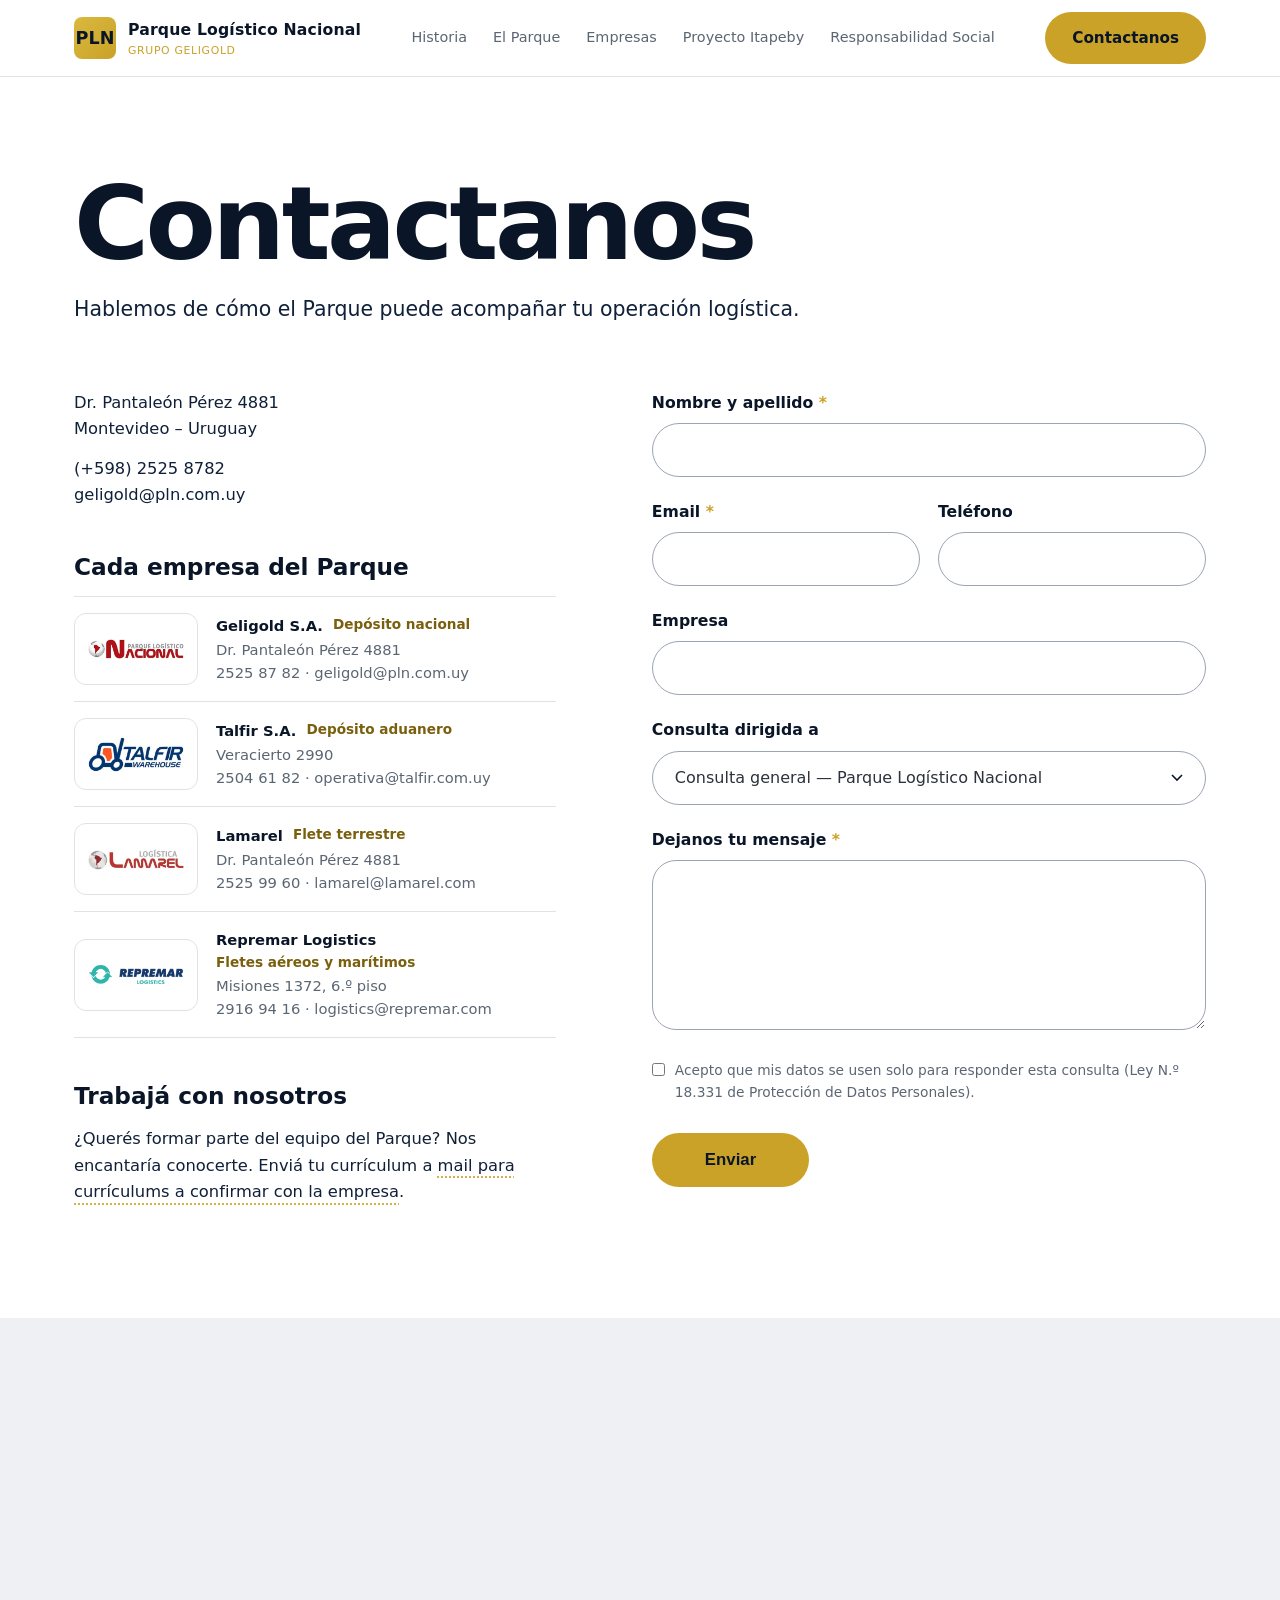
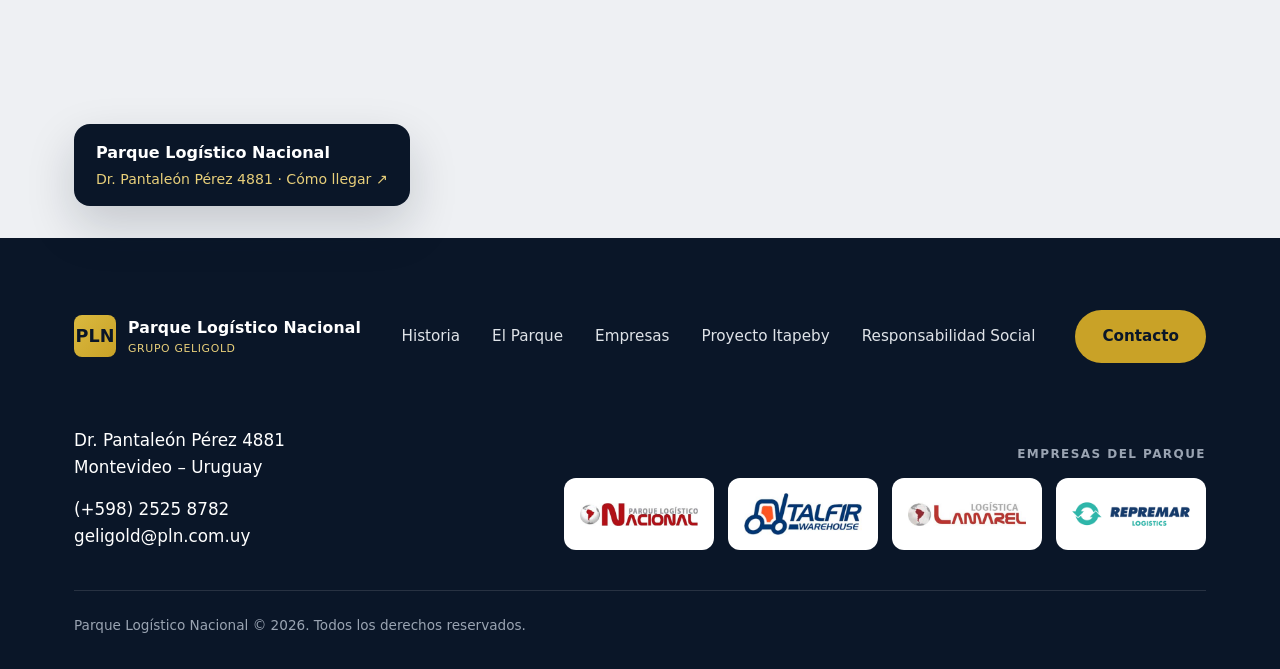
==== contacto.html @ 7db01fd3 "Contacto: formulario primero, mapa al final en colores, logos de las empresas - El mapa pasa al fina" ====
<!DOCTYPE html>
<html lang="es">
<head>
<meta charset="UTF-8">
<meta name="viewport" content="width=device-width, initial-scale=1.0">
<title>Contacto | Parque Logístico Nacional</title>
<meta name="description" content="Contactate con el Parque Logístico Nacional y sus empresas: Geligold, Talfir, Lamarel y Repremar Logistics.">
<link rel="stylesheet" href="css/style.css">
</head>
<body class="pagina-contacto">

<header class="site-header">
  <div class="container nav-wrap">
    <a href="index.html" class="brand">
      <div class="brand-mark">PLN</div>
      <div class="brand-text">
        <strong>Parque Logístico Nacional</strong>
        <span>Grupo Geligold</span>
      </div>
    </a>
    <nav class="nav-links" id="nav-links">
      <a href="historia.html">Historia</a>
      <a href="parque.html">El Parque</a>
      <a href="empresas.html">Empresas</a>
      <a href="proyecto.html">Proyecto Itapeby</a>
      <a href="responsabilidad-social.html">Responsabilidad Social</a>
    </nav>
    <div class="nav-cta">
      <a href="contacto.html" class="btn btn-primary">Contactanos</a>
      <button class="nav-toggle" aria-label="Abrir menú" aria-expanded="false">
        <span></span><span></span><span></span>
      </button>
    </div>
  </div>
</header>

<!-- ============ CONTACTANOS: datos a la izquierda, formulario a la derecha ============ -->
<section class="ct-main">
  <div class="container">
    <h1 class="ct-title hist-anim">Contactanos</h1>
    <p class="ct-lead hist-anim">Hablemos de cómo el Parque puede acompañar tu operación logística.</p>

    <div class="ct-grid">
      <div class="ct-datos hist-anim">
        <address class="ct-principal">
          <p>Dr. Pantaleón Pérez 4881<br>Montevideo – Uruguay</p>
          <p><a href="tel:+59825258782">(+598) 2525 8782</a><br><a href="mailto:geligold@pln.com.uy">geligold@pln.com.uy</a></p>
        </address>

        <h2 class="ct-subtitulo">Cada empresa del Parque</h2>
        <ul class="ct-empresas">
          <li>
            <span class="ct-emp-logo"><img src="img/logos/pln.png" alt="Parque Logístico Nacional – Geligold" loading="lazy"></span>
            <div class="ct-emp-info">
              <strong>Geligold S.A.</strong><span class="ct-emp-rubro">Depósito nacional</span>
              <span>Dr. Pantaleón Pérez 4881</span>
              <span><a href="tel:+59825258782">2525 87 82</a> · <a href="mailto:geligold@pln.com.uy">geligold@pln.com.uy</a></span>
            </div>
          </li>
          <li>
            <span class="ct-emp-logo"><img src="img/logos/talfir.png" alt="Talfir" loading="lazy"></span>
            <div class="ct-emp-info">
              <strong>Talfir S.A.</strong><span class="ct-emp-rubro">Depósito aduanero</span>
              <span>Veracierto 2990</span>
              <span><a href="tel:+59825046182">2504 61 82</a> · <a href="mailto:operativa@talfir.com.uy">operativa@talfir.com.uy</a></span>
            </div>
          </li>
          <li>
            <span class="ct-emp-logo"><img src="img/logos/lamarel.png" alt="Lamarel" loading="lazy"></span>
            <div class="ct-emp-info">
              <strong>Lamarel</strong><span class="ct-emp-rubro">Flete terrestre</span>
              <span>Dr. Pantaleón Pérez 4881</span>
              <span><a href="tel:+59825259960">2525 99 60</a> · <a href="mailto:lamarel@lamarel.com">lamarel@lamarel.com</a></span>
            </div>
          </li>
          <li>
            <span class="ct-emp-logo"><img src="img/logos/repremar.png" alt="Repremar Logistics" loading="lazy"></span>
            <div class="ct-emp-info">
              <strong>Repremar Logistics</strong><span class="ct-emp-rubro">Fletes aéreos y marítimos</span>
              <span>Misiones 1372, 6.º piso</span>
              <span><a href="tel:+59829169416">2916 94 16</a> · <a href="mailto:logistics@repremar.com">logistics@repremar.com</a></span>
            </div>
          </li>
        </ul>

        <h2 class="ct-subtitulo">Trabajá con nosotros</h2>
        <p class="ct-texto">¿Querés formar parte del equipo del Parque? Nos encantaría conocerte. Enviá tu currículum a <span class="pendiente">mail para currículums a confirmar con la empresa</span>.</p>
      </div>

      <form id="contact-form" class="ct-form hist-anim">
        <div class="form-field">
          <label for="nombre">Nombre y apellido <span class="ct-req" aria-hidden="true">*</span></label>
          <input type="text" id="nombre" name="nombre" autocomplete="name" required>
        </div>
        <div class="ct-form-fila">
          <div class="form-field">
            <label for="email">Email <span class="ct-req" aria-hidden="true">*</span></label>
            <input type="email" id="email" name="email" autocomplete="email" required>
          </div>
          <div class="form-field">
            <label for="telefono">Teléfono</label>
            <input type="tel" id="telefono" name="telefono" autocomplete="tel">
          </div>
        </div>
        <div class="form-field">
          <label for="empresa">Empresa</label>
          <input type="text" id="empresa" name="empresa" autocomplete="organization">
        </div>
        <div class="form-field">
          <label for="area">Consulta dirigida a</label>
          <select id="area" name="area">
            <option value="general">Consulta general — Parque Logístico Nacional</option>
            <option value="geligold">Geligold S.A. — Depósito nacional</option>
            <option value="talfir">Talfir S.A. — Depósito aduanero</option>
            <option value="lamarel">Lamarel — Flete terrestre</option>
            <option value="repremar">Repremar Logistics — Fletes aéreos y marítimos</option>
          </select>
        </div>
        <div class="form-field">
          <label for="mensaje">Dejanos tu mensaje <span class="ct-req" aria-hidden="true">*</span></label>
          <textarea id="mensaje" name="mensaje" required></textarea>
        </div>
        <div class="form-field form-field--check">
          <input type="checkbox" id="consentimiento" name="consentimiento" value="Acepta" required>
          <label for="consentimiento">Acepto que mis datos se usen solo para responder esta consulta (Ley N.º 18.331 de Protección de Datos Personales).</label>
        </div>
        <input type="checkbox" name="botcheck" class="form-honeypot" tabindex="-1" autocomplete="off" aria-hidden="true">
        <button type="submit" class="btn btn-primary ct-enviar">Enviar</button>
        <p id="form-status" class="form-status" role="status" aria-live="polite" hidden></p>
      </form>
    </div>
  </div>
</section>

<!-- ============ MAPA (ancho completo, al final de la página) ============
     Mapa de Google Maps con la dirección del Parque. El cartel "Cómo llegar" abre Google Maps en una pestaña nueva. -->
<section class="ct-mapa">
  <iframe class="ct-mapa-iframe" title="Mapa: Parque Logístico Nacional, Dr. Pantaleón Pérez 4881, Montevideo"
    src="https://maps.google.com/maps?q=Dr.%20Pantale%C3%B3n%20P%C3%A9rez%204881%2C%20Montevideo%2C%20Uruguay&amp;z=14&amp;output=embed" loading="lazy" referrerpolicy="no-referrer-when-downgrade"></iframe>
  <a class="ct-mapa-cartel" href="https://www.google.com/maps/search/?api=1&amp;query=Dr.%20Pantale%C3%B3n%20P%C3%A9rez%204881%2C%20Montevideo%2C%20Uruguay" target="_blank" rel="noopener">
    <strong>Parque Logístico Nacional</strong>
    <span>Dr. Pantaleón Pérez 4881 · Cómo llegar ↗</span>
  </a>
</section>

<footer class="site-footer">
  <!-- Pie de página: es IDÉNTICO en las 7 páginas. Si se cambia, cambiarlo en todas. -->
  <div class="container">
    <div class="footer-top">
      <a href="index.html" class="brand">
        <div class="brand-mark">PLN</div>
        <div class="brand-text">
          <strong>Parque Logístico Nacional</strong>
          <span>Grupo Geligold</span>
        </div>
      </a>
      <nav class="footer-nav" aria-label="Pie de página">
        <a href="historia.html">Historia</a>
        <a href="parque.html">El Parque</a>
        <a href="empresas.html">Empresas</a>
        <a href="proyecto.html">Proyecto Itapeby</a>
        <a href="responsabilidad-social.html">Responsabilidad Social</a>
        <a href="contacto.html" class="btn btn-primary">Contacto</a>
      </nav>
    </div>

    <div class="footer-mid">
      <address class="footer-contact">
        <p>Dr. Pantaleón Pérez 4881<br>Montevideo – Uruguay</p>
        <p><a href="tel:+59825258782">(+598) 2525 8782</a><br><a href="mailto:geligold@pln.com.uy">geligold@pln.com.uy</a></p>
      </address>
      <div class="footer-logos">
        <span class="footer-logos-title">Empresas del Parque</span>
        <ul>
          <li><a href="empresas.html#geligold"><img src="img/logos/pln.png" alt="Parque Logístico Nacional" loading="lazy"></a></li>
          <li><a href="empresas.html#talfir"><img src="img/logos/talfir.png" alt="Talfir Warehouse" loading="lazy"></a></li>
          <li><a href="empresas.html#lamarel"><img src="img/logos/lamarel.png" alt="Lamarel Logística" loading="lazy"></a></li>
          <li><a href="empresas.html#repremar"><img src="img/logos/repremar.png" alt="Repremar Logistics" loading="lazy"></a></li>
        </ul>
      </div>
    </div>

    <div class="footer-bottom">
      <span>Parque Logístico Nacional © <span id="year"></span>. Todos los derechos reservados.</span>
    </div>
  </div>
</footer>

<script src="js/main.js"></script>
</body>
</html>
---- css/style.css ----
/* ============================================
   Parque Logístico Nacional — Hoja de estilos
   ============================================ */

:root {
  --navy-950: #0a1628;
  --navy-900: #0f2038;
  --navy-800: #16304f;
  --navy-700: #1e3f66;
  --navy-600: #2a5280;
  --gold-500: #c9a227;
  --gold-400: #dab93f;
  --gold-300: #e8cf7a;
  --gray-50: #f7f8fa;
  --gray-100: #eef0f3;
  --gray-200: #dfe3e8;
  --gray-400: #9aa4b2;
  --gray-600: #5b6673;
  --gray-800: #2b323b;
  --white: #ffffff;
  --radius: 10px;
  --shadow-sm: 0 1px 3px rgba(10, 22, 40, 0.08);
  --shadow-md: 0 8px 24px rgba(10, 22, 40, 0.12);
  --shadow-lg: 0 20px 48px rgba(10, 22, 40, 0.18);
  --max-width: 1180px;
  --font-sans: "Inter", "Segoe UI", system-ui, -apple-system, Roboto, Arial, sans-serif;
}

* {
  box-sizing: border-box;
  margin: 0;
  padding: 0;
}

html {
  scroll-behavior: smooth;
}

body {
  font-family: var(--font-sans);
  color: var(--gray-800);
  background: var(--white);
  line-height: 1.6;
  -webkit-font-smoothing: antialiased;
}

img {
  max-width: 100%;
  display: block;
}

a {
  color: inherit;
  text-decoration: none;
}

ul {
  list-style: none;
}

.container {
  max-width: var(--max-width);
  margin: 0 auto;
  padding: 0 24px;
}

h1, h2, h3, h4 {
  font-weight: 700;
  line-height: 1.2;
  color: var(--navy-950);
}

.eyebrow {
  display: inline-flex;
  align-items: center;
  gap: 8px;
  font-size: 0.78rem;
  font-weight: 700;
  letter-spacing: 0.12em;
  text-transform: uppercase;
  color: var(--gold-500);
  margin-bottom: 14px;
}

.eyebrow::before {
  content: "";
  width: 28px;
  height: 2px;
  background: var(--gold-500);
}

.section-title {
  font-size: clamp(1.7rem, 3vw, 2.4rem);
  margin-bottom: 14px;
}

.section-lead {
  color: var(--gray-600);
  font-size: 1.05rem;
  max-width: 680px;
  margin-bottom: 40px;
}

section {
  padding: 72px 0;
}

.section-alt {
  background: var(--gray-50);
}

.section-dark {
  background: linear-gradient(160deg, var(--navy-950), var(--navy-800));
  color: var(--white);
}

.section-dark h1, .section-dark h2, .section-dark h3 {
  color: var(--white);
}

/* ---------- Buttons ---------- */
.btn {
  display: inline-flex;
  align-items: center;
  gap: 8px;
  padding: 13px 26px;
  border-radius: 999px;
  font-weight: 600;
  font-size: 0.95rem;
  border: 1px solid transparent;
  cursor: pointer;
  transition: all 0.2s ease;
  white-space: nowrap;
}

.btn-primary {
  background: var(--gold-500);
  color: var(--navy-950);
}

.btn-primary:hover {
  background: var(--gold-400);
  transform: translateY(-1px);
}

.btn-outline {
  border-color: rgba(255, 255, 255, 0.4);
  color: var(--white);
}

.btn-outline:hover {
  background: rgba(255, 255, 255, 0.1);
}

.btn-outline-dark {
  border-color: var(--navy-700);
  color: var(--navy-900);
}

.btn-outline-dark:hover {
  background: var(--navy-950);
  color: var(--white);
}

/* ---------- Header / Nav ---------- */
.site-header {
  position: sticky;
  top: 0;
  z-index: 100;
  background: rgba(255, 255, 255, 0.97);
  backdrop-filter: blur(6px);
  border-bottom: 1px solid var(--gray-200);
}

.nav-wrap {
  display: flex;
  align-items: center;
  justify-content: space-between;
  height: 76px;
}

.brand {
  display: flex;
  align-items: center;
  gap: 12px;
  color: var(--navy-950);
}

.brand-mark {
  width: 42px;
  height: 42px;
  border-radius: 8px;
  background: linear-gradient(135deg, var(--gold-400), var(--gold-500));
  display: flex;
  align-items: center;
  justify-content: center;
  font-weight: 800;
  color: var(--navy-950);
  font-size: 1.1rem;
  flex-shrink: 0;
}

.brand-text strong {
  display: block;
  font-size: 0.98rem;
  letter-spacing: 0.01em;
  white-space: nowrap;
}

.brand-text span {
  display: block;
  font-size: 0.68rem;
  color: var(--gold-500);
  letter-spacing: 0.06em;
  text-transform: uppercase;
  white-space: nowrap;
}

.nav-links {
  display: flex;
  align-items: center;
  gap: 2px;
}

.nav-links a {
  color: var(--gray-600);
  font-size: 0.9rem;
  font-weight: 500;
  white-space: nowrap;
  padding: 10px 12px;
  border-radius: 8px;
  transition: all 0.2s ease;
}

.nav-links a:hover,
.nav-links a.active {
  color: var(--navy-950);
  background: var(--gray-100);
}

.nav-cta {
  display: flex;
  align-items: center;
  gap: 14px;
}

.nav-toggle {
  display: none;
  flex-direction: column;
  gap: 5px;
  background: none;
  border: none;
  cursor: pointer;
  padding: 8px;
}

.nav-toggle span {
  width: 24px;
  height: 2px;
  background: var(--navy-950);
  border-radius: 2px;
}

/* ---------- Hero (full-bleed photo) ---------- */
.hero {
  position: relative;
  min-height: 640px;
  display: flex;
  flex-direction: column;
  justify-content: flex-end;
  color: var(--white);
  overflow: hidden;
  background-image: url("../img/hero-placeholder.jpg");
  background-size: cover;
  background-position: center;
}

.hero::after {
  content: "";
  position: absolute;
  inset: 0;
  background: linear-gradient(180deg, rgba(10, 20, 32, 0.45) 0%, rgba(10, 20, 32, 0.3) 45%, rgba(10, 20, 32, 0.92) 100%);
  pointer-events: none;
}

.hero-photo-note {
  position: absolute;
  z-index: 2;
  top: 20px;
  right: 24px;
  background: rgba(15, 32, 56, 0.85);
  color: var(--white);
  font-size: 0.72rem;
  padding: 6px 12px;
  border-radius: 6px;
}

.hero-inner {
  position: relative;
  z-index: 1;
  padding: 90px 0 64px;
}

.hero h1 {
  color: var(--white);
  font-size: clamp(2.2rem, 4.6vw, 3.6rem);
  margin-bottom: 20px;
  max-width: 820px;
}

.hero h1 span {
  color: var(--gold-400);
}

.hero p {
  color: var(--gray-200);
  font-size: 1.12rem;
  max-width: 560px;
  margin-bottom: 32px;
}

.hero-actions {
  display: flex;
  gap: 14px;
  flex-wrap: wrap;
}

/* ---------- Page header (sub pages) ---------- */
.page-header {
  background: linear-gradient(160deg, var(--navy-950), var(--navy-700));
  color: var(--white);
  padding: 72px 0 56px;
}

.page-header h1 {
  color: var(--white);
  font-size: clamp(2rem, 3.6vw, 2.9rem);
  margin-bottom: 14px;
}

.page-header p {
  color: var(--gray-200);
  max-width: 640px;
  font-size: 1.05rem;
}

.breadcrumb {
  font-size: 0.85rem;
  color: var(--gold-300);
  margin-bottom: 16px;
  text-transform: uppercase;
  letter-spacing: 0.06em;
}

/* ---------- Cards / Grids ---------- */
.grid {
  display: grid;
  gap: 24px;
}

.grid-2 { grid-template-columns: repeat(2, 1fr); }
.grid-3 { grid-template-columns: repeat(3, 1fr); }
.grid-4 { grid-template-columns: repeat(4, 1fr); }

.card {
  background: var(--white);
  border: 1px solid var(--gray-200);
  border-radius: var(--radius);
  padding: 28px;
  box-shadow: var(--shadow-sm);
  transition: transform 0.2s ease, box-shadow 0.2s ease;
}

.card:hover {
  transform: translateY(-3px);
  box-shadow: var(--shadow-md);
}

.card-icon {
  width: 48px;
  height: 48px;
  border-radius: 10px;
  background: var(--navy-950);
  color: var(--gold-400);
  display: flex;
  align-items: center;
  justify-content: center;
  font-size: 1.3rem;
  margin-bottom: 18px;
}

.card h3 {
  font-size: 1.1rem;
  margin-bottom: 10px;
}

.card p {
  color: var(--gray-600);
  font-size: 0.95rem;
}

/* Company cards */
.company-card {
  background: var(--white);
  border: 1px solid var(--gray-200);
  border-radius: var(--radius);
  overflow: hidden;
  box-shadow: var(--shadow-sm);
  display: flex;
  flex-direction: column;
}

.company-card-head {
  background: var(--navy-950);
  color: var(--white);
  padding: 26px 28px;
  display: flex;
  align-items: center;
  gap: 16px;
}

.company-logo {
  width: 52px;
  height: 52px;
  border-radius: 10px;
  background: rgba(255, 255, 255, 0.08);
  border: 1px solid rgba(255, 255, 255, 0.18);
  display: flex;
  align-items: center;
  justify-content: center;
  font-weight: 800;
  color: var(--gold-400);
  flex-shrink: 0;
}

.company-card-head h3 {
  color: var(--white);
  font-size: 1.15rem;
}

.company-card-head span {
  color: var(--gold-300);
  font-size: 0.8rem;
  text-transform: uppercase;
  letter-spacing: 0.06em;
}

.company-card-body {
  padding: 24px 28px;
  flex: 1;
  display: flex;
  flex-direction: column;
  gap: 16px;
}

.company-card-body p {
  color: var(--gray-600);
  font-size: 0.95rem;
}

.contact-list {
  display: flex;
  flex-direction: column;
  gap: 8px;
  font-size: 0.9rem;
  color: var(--gray-800);
  border-top: 1px dashed var(--gray-200);
  padding-top: 16px;
  margin-top: auto;
}

.contact-list li {
  display: flex;
  gap: 8px;
}

.contact-list b {
  color: var(--navy-900);
  min-width: 72px;
  flex-shrink: 0;
}

/* =========================================================
   Página Empresas (rediseño)
   Apertura propia (hero oscuro + mosaico de 4 fotos, una por
   empresa, clickeables) y una sección grande por empresa,
   alternando foto/texto a los costados (reutiliza .feature y
   .foto). Lo nuevo acá empieza con "emp-".
   ========================================================= */

/* ---------- Apertura: hero oscuro + mosaico de 4 empresas ----------
   Fondo con resplandores de los 4 colores de empresa (abajo), para
   que no sea un azul plano y anticipe los colores del mosaico. */
.emp-hero {
  position: relative;
  background: var(--navy-950);
  color: var(--white);
  padding: 110px 0 90px;
  overflow: hidden;
}

.emp-hero::before {
  content: "";
  position: absolute;
  inset: 0;
  background:
    radial-gradient(680px circle at 10% 15%, rgba(201, 162, 39, 0.46), transparent 65%),
    radial-gradient(640px circle at 95% 10%, rgba(79, 143, 224, 0.44), transparent 65%),
    radial-gradient(640px circle at 15% 95%, rgba(224, 134, 63, 0.4), transparent 65%),
    radial-gradient(680px circle at 90% 90%, rgba(79, 157, 105, 0.44), transparent 65%);
  pointer-events: none;
}

.emp-hero-grid {
  position: relative;
  z-index: 1;
  display: grid;
  grid-template-columns: 1fr 1fr;
  gap: 64px;
  align-items: center;
}

.emp-hero h1 {
  font-family: var(--font-display);
  font-weight: 600;
  font-size: clamp(2.2rem, 4.4vw, 3.4rem);
  line-height: 1.1;
  letter-spacing: -0.02em;
  color: var(--white);
  margin: 14px 0 20px;
}

.emp-hero p {
  color: var(--gray-200);
  font-size: 1.05rem;
  line-height: 1.6;
  max-width: 460px;
}

.emp-hero-tiles {
  display: grid;
  grid-template-columns: 1fr 1fr;
  gap: 16px;
}

.emp-hero-tile {
  position: relative;
  aspect-ratio: 1;
  border-radius: 14px;
  overflow: hidden;
  display: flex;
  flex-direction: column;
  justify-content: flex-end;
  background: var(--white);
  border: 1px solid rgba(255, 255, 255, 0.14);
  transition: transform 0.2s ease, box-shadow 0.2s ease;
}

.emp-hero-tile:hover {
  transform: translateY(-3px);
  box-shadow: 0 12px 28px rgba(0, 0, 0, 0.35);
}

/* El logo ocupa todo el cuadrante (provisorio, hasta que haya foto
   real; ahí este logo pasa a la chapa chica de cada empresa). */
.emp-hero-tile-logo {
  position: absolute;
  inset: 0;
  display: flex;
  align-items: center;
  justify-content: center;
  padding: 30px;
}

.emp-hero-tile-logo img {
  width: 100%;
  height: 100%;
  object-fit: contain;
}

.emp-hero-tile-label {
  position: relative;
  z-index: 1;
  padding: 14px;
  background: linear-gradient(180deg, transparent, rgba(5, 10, 18, 0.85));
}

.emp-hero-tile-label strong {
  display: block;
  color: var(--white);
  font-size: 0.95rem;
}

.emp-hero-tile-label span {
  display: block;
  margin-top: 2px;
  color: var(--gold-300);
  font-size: 0.68rem;
  font-weight: 700;
  text-transform: uppercase;
  letter-spacing: 0.05em;
}

.emp-block {
  scroll-margin-top: 96px; /* que el anchor (#geligold, etc.) no quede tapado por el header */
}

.emp-head {
  display: flex;
  align-items: center;
  gap: 18px;
  margin-bottom: 20px;
}

.emp-logo-chip {
  width: 76px;
  height: 76px;
  border-radius: 16px;
  background: var(--white);
  border: 1px solid var(--gray-200);
  box-shadow: var(--shadow-sm);
  display: flex;
  align-items: center;
  justify-content: center;
  padding: 14px;
  flex-shrink: 0;
}

.emp-logo-chip img {
  width: 100%;
  height: 100%;
  object-fit: contain;
}

.emp-head-text strong {
  display: block;
  font-size: 1.5rem;
  color: var(--navy-950);
  line-height: 1.2;
}

.emp-head-text span {
  display: block;
  margin-top: 4px;
  font-size: 0.82rem;
  font-weight: 700;
  letter-spacing: 0.06em;
  text-transform: uppercase;
  color: var(--gold-500);
}

.emp-text {
  color: var(--gray-600);
  font-size: 0.98rem;
  margin-bottom: 20px;
}

.emp-specs {
  display: flex;
  flex-wrap: wrap;
  gap: 8px 18px;
  margin-bottom: 24px;
}

/* Sin el recuadro redondeado del .badge genérico: solo el texto,
   siempre en dorado. */
.emp-specs .badge {
  background: none;
  border: none;
  padding: 0;
  border-radius: 0;
  color: var(--gold-500);
  font-size: 0.85rem;
}

.emp-contact {
  margin-bottom: 24px;
}

.emp-contact a:hover {
  color: var(--gold-500);
}

.emp-actions {
  display: flex;
  flex-wrap: wrap;
  gap: 12px;
}

/* Botones de "Escribirle a X" / "Visitar sitio": al revés del
   .btn-outline-dark normal — llenos de entrada, blancos al pasar
   el mouse. */
.emp-actions .btn-outline-dark {
  background: var(--navy-950);
  color: var(--white);
}

.emp-actions .btn-outline-dark:hover {
  background: var(--white);
  color: var(--navy-950);
}

/* ---------- "Por qué funciona": franja oscura con los 3 pasos ----------
   3 columnas separadas por líneas finas. Cada una tiene un número grande solo en contorno dorado,
   arriba del título (sin pisarlo). Al pasar el mouse el número se ilumina: se llena de dorado y brilla. */
.emp-process {
  background: var(--navy-950);
  color: var(--white);
  padding: 110px 0;
}

.emp-process-head {
  max-width: 640px;
  margin-bottom: 64px;
}

.emp-process-head .section-title { color: var(--white); }
.emp-process-head .section-lead { color: var(--gray-200); }

.emp-process-grid {
  display: grid;
  grid-template-columns: repeat(3, 1fr);
}

.emp-process-col { padding: 0 44px; }
.emp-process-col:first-child { padding-left: 0; }
.emp-process-col:last-child { padding-right: 0; }
.emp-process-col + .emp-process-col { border-left: 1px solid color-mix(in srgb, var(--white) 14%, transparent); }

.emp-process-num {
  display: block;
  margin-bottom: 22px;
  font-family: var(--font-display);
  font-weight: 600;
  font-size: 4.8rem;
  line-height: 0.9;
  letter-spacing: -0.04em;
  /* Contorno limpio: el número se rellena con el color del fondo y el borde se pinta por debajo
     (paint-order). Así se tapan las líneas internas donde se superponen las piezas de la letra. */
  color: var(--navy-950);
  -webkit-text-stroke: 3px var(--gold-500);
  paint-order: stroke fill;
  transition: color 0.35s ease, text-shadow 0.35s ease, -webkit-text-stroke-color 0.35s ease;
}

/* Se ilumina al pasar el mouse por la columna */
.emp-process-col:hover .emp-process-num {
  color: var(--gold-500);
  -webkit-text-stroke-color: var(--gold-300);
  text-shadow: 0 0 28px color-mix(in srgb, var(--gold-500) 55%, transparent);
}

.emp-process-col h3 {
  font-family: var(--font-display);
  font-weight: 600;
  font-size: 1.35rem;
  color: var(--white);
  margin-bottom: 12px;
}

.emp-process-col p {
  color: var(--gray-200);
  font-size: 0.95rem;
  line-height: 1.6;
}

/* ---------- Mini timeline (home teaser) ---------- */
.mini-timeline {
  display: grid;
  grid-template-columns: repeat(4, 1fr);
  gap: 24px;
  margin-top: 8px;
}

.mini-timeline-item {
  padding-top: 20px;
  border-top: 3px solid var(--gold-500);
}

.mini-timeline-year {
  display: block;
  font-weight: 800;
  font-size: 1.3rem;
  color: var(--navy-950);
  margin-bottom: 8px;
}

.mini-timeline-item p {
  color: var(--gray-600);
  font-size: 0.92rem;
}

/* ---------- Timeline (horizontal, scrollable) ---------- */
.timeline-h-wrap {
  overflow-x: auto;
  margin-top: 8px;
  padding-bottom: 16px;
  -webkit-overflow-scrolling: touch;
  scroll-snap-type: x proximity;
}

.timeline-h-track {
  display: flex;
  gap: 40px;
  padding: 44px 4px 4px;
  min-width: max-content;
}

.timeline-h-item {
  position: relative;
  flex: 0 0 260px;
  padding-top: 28px;
  scroll-snap-align: start;
}

.timeline-h-item::before {
  content: "";
  position: absolute;
  top: 0;
  left: 0;
  width: calc(100% + 40px);
  height: 2px;
  background: var(--gray-200);
}

.timeline-h-item:last-child::before {
  width: 100%;
}

.timeline-h-item::after {
  content: "";
  position: absolute;
  top: -5px;
  left: 0;
  width: 12px;
  height: 12px;
  border-radius: 50%;
  background: var(--gold-500);
  border: 2px solid var(--white);
  box-shadow: 0 0 0 2px var(--gold-500);
}

.timeline-h-year {
  position: absolute;
  top: -38px;
  left: 0;
  font-weight: 800;
  font-size: 1.05rem;
  color: var(--navy-950);
}

.timeline-h-card {
  background: var(--white);
  border: 1px solid var(--gray-200);
  border-radius: var(--radius);
  padding: 20px;
  box-shadow: var(--shadow-sm);
  height: 100%;
  display: flex;
  flex-direction: column;
}

.timeline-h-card h3 {
  font-size: 1rem;
  margin-bottom: 8px;
}

.timeline-h-card p {
  color: var(--gray-600);
  font-size: 0.88rem;
  margin-bottom: 14px;
}

.timeline-h-media {
  margin-top: auto;
  aspect-ratio: 4 / 3;
  background: var(--gray-100);
  border: 1px dashed var(--gray-400);
  border-radius: 8px;
  display: flex;
  align-items: center;
  justify-content: center;
  color: var(--gray-600);
  font-size: 0.75rem;
  text-align: center;
  padding: 10px;
}

.timeline-h-hint {
  font-size: 0.8rem;
  color: var(--gray-600);
  margin-top: 4px;
}

/* ---------- Timeline (legacy vertical, kept for other pages) ---------- */
.timeline {
  position: relative;
  margin-top: 20px;
  padding-left: 32px;
  border-left: 2px solid var(--gray-200);
}

.timeline-item {
  position: relative;
  padding-bottom: 40px;
}

.timeline-item:last-child {
  padding-bottom: 0;
}

.timeline-item::before {
  content: "";
  position: absolute;
  left: -39px;
  top: 2px;
  width: 16px;
  height: 16px;
  border-radius: 50%;
  background: var(--gold-500);
  border: 3px solid var(--white);
  box-shadow: 0 0 0 2px var(--gold-500);
}

.timeline-year {
  display: inline-block;
  font-weight: 800;
  color: var(--gold-500);
  font-size: 1rem;
  margin-bottom: 6px;
}

.timeline-item h3 {
  font-size: 1.15rem;
  margin-bottom: 8px;
}

.timeline-item p {
  color: var(--gray-600);
  font-size: 0.96rem;
  max-width: 680px;
}

/* ---------- Stats strip ---------- */
.stats-strip {
  background: var(--navy-950);
  color: var(--white);
  padding: 48px 0;
}

.stats-strip .grid {
  text-align: center;
}

.stats-strip strong {
  display: block;
  font-size: 2.2rem;
  color: var(--gold-400);
  font-weight: 800;
}

.stats-strip span {
  color: var(--gray-200);
  font-size: 0.88rem;
}

/* ---------- List with check marks ---------- */
.check-list li {
  position: relative;
  padding-left: 30px;
  margin-bottom: 14px;
  color: var(--gray-800);
}

.check-list li::before {
  content: "✓";
  position: absolute;
  left: 0;
  top: 0;
  width: 20px;
  height: 20px;
  border-radius: 50%;
  background: var(--gold-500);
  color: var(--navy-950);
  font-size: 0.75rem;
  font-weight: 800;
  display: flex;
  align-items: center;
  justify-content: center;
}

/* ---------- Media placeholder ---------- */
.media-placeholder {
  background: var(--gray-100);
  border: 1px dashed var(--gray-400);
  border-radius: var(--radius);
  display: flex;
  align-items: center;
  justify-content: center;
  color: var(--gray-600);
  font-size: 0.85rem;
  text-align: center;
  padding: 24px;
  min-height: 220px;
}

/* ---------- Two column feature ---------- */
.feature {
  display: grid;
  grid-template-columns: 1fr 1fr;
  gap: 56px;
  align-items: center;
}

.feature.reverse .feature-media {
  order: 2;
}

/* ---------- Quote ---------- */
.quote {
  border-left: 4px solid var(--gold-500);
  padding: 8px 0 8px 24px;
  font-style: italic;
  color: var(--navy-900);
  font-size: 1.05rem;
  margin: 20px 0;
}

.quote cite {
  display: block;
  margin-top: 10px;
  font-style: normal;
  font-size: 0.85rem;
  color: var(--gray-600);
}

/* ---------- Badge ---------- */
.badge {
  display: inline-flex;
  align-items: center;
  gap: 8px;
  background: rgba(201, 162, 39, 0.12);
  color: var(--gold-500);
  border: 1px solid rgba(201, 162, 39, 0.35);
  padding: 8px 16px;
  border-radius: 999px;
  font-size: 0.82rem;
  font-weight: 700;
}

/* ---------- CTA band ---------- */
.cta-band {
  background: linear-gradient(135deg, var(--navy-950), var(--navy-700));
  color: var(--white);
  border-radius: 16px;
  padding: 56px;
  display: flex;
  align-items: center;
  justify-content: space-between;
  gap: 32px;
  flex-wrap: wrap;
}

.cta-band h2 {
  color: var(--white);
  font-size: 1.7rem;
  margin-bottom: 8px;
}

.cta-band p {
  color: var(--gray-200);
}

/* ---------- Contact page ---------- */
.contact-grid {
  display: grid;
  grid-template-columns: 1fr 1fr;
  gap: 40px;
  align-items: start;
}

.form-field {
  margin-bottom: 18px;
}

.form-field label {
  display: block;
  font-size: 0.88rem;
  font-weight: 600;
  margin-bottom: 6px;
  color: var(--navy-900);
}

.form-field input,
.form-field select,
.form-field textarea {
  width: 100%;
  padding: 12px 14px;
  border: 1px solid var(--gray-200);
  border-radius: 8px;
  font-family: inherit;
  font-size: 0.95rem;
  background: var(--white);
  color: var(--gray-800);
}

.form-field textarea {
  resize: vertical;
  min-height: 120px;
}

.form-field input:focus,
.form-field select:focus,
.form-field textarea:focus {
  outline: none;
  border-color: var(--gold-500);
  box-shadow: 0 0 0 3px rgba(201, 162, 39, 0.18);
}

.form-note {
  font-size: 0.82rem;
  color: var(--gray-600);
  margin-top: 10px;
}

.form-field--check {
  display: flex;
  gap: 10px;
  align-items: flex-start;
}

.form-field--check input {
  width: auto;
  margin-top: 4px;
  accent-color: var(--gold-500);
}

.form-field--check label {
  font-weight: 400;
  color: var(--gray-600);
  margin: 0;
}

/* Campo trampa para robots: invisible para las personas */
.form-honeypot {
  position: absolute;
  left: -9999px;
}

.form-status {
  margin-top: 14px;
  padding: 12px 14px;
  border-radius: 8px;
  font-size: 0.92rem;
  font-weight: 600;
}

.form-status--ok {
  background: rgba(201, 162, 39, 0.12);
  color: var(--navy-900);
  border: 1px solid var(--gold-500);
}

.form-status--error {
  background: #fdecec;
  color: #8a1c1c;
  border: 1px solid #e3a5a5;
}

button[disabled] {
  opacity: 0.6;
  cursor: wait;
}

/* ---------- Animaciones al hacer scroll ----------
   La clase "reveal" la agrega js/main.js; no hace falta ponerla en el HTML. */
.reveal {
  opacity: 0;
  transform: translateY(32px);
  transition: opacity 0.7s ease, transform 0.7s ease;
}

.reveal.visible {
  opacity: 1;
  transform: none;
}

@media (prefers-reduced-motion: reduce) {
  html { scroll-behavior: auto; }
  .reveal { opacity: 1; transform: none; transition: none; }
}

/* ---------- Footer ----------
   Igual en todas las páginas: arriba marca + menú, al medio
   dirección y logos de las empresas, abajo el copyright. */
.site-footer {
  background: var(--navy-950);
  color: var(--gray-200);
  padding: 72px 0 32px;
}

.footer-top {
  display: flex;
  align-items: center;
  justify-content: space-between;
  gap: 32px;
}

.site-footer .brand { color: var(--white); }
.site-footer .brand-text span { color: var(--gold-300); }

.footer-nav {
  display: flex;
  align-items: center;
  flex-wrap: wrap;
  gap: 8px 32px;
}

.footer-nav a:not(.btn) {
  color: var(--gray-200);
  font-size: 0.95rem;
  transition: color 0.2s ease;
}

.footer-nav a:not(.btn):hover { color: var(--gold-400); }
.footer-nav .btn { margin-left: 8px; }

.footer-mid {
  display: flex;
  align-items: flex-end;
  justify-content: space-between;
  gap: 40px;
  margin-top: 64px;
  padding-bottom: 40px;
  border-bottom: 1px solid rgba(255, 255, 255, 0.12);
}

.footer-contact {
  font-style: normal;
  font-size: 1.05rem;
  line-height: 1.6;
  color: var(--white);
}

.footer-contact p + p { margin-top: 16px; }
.footer-contact a { transition: color 0.2s ease; }
.footer-contact a:hover { color: var(--gold-400); }

.footer-logos {
  display: flex;
  flex-direction: column;
  align-items: flex-end;
  gap: 14px;
}

.footer-logos-title {
  font-size: 0.75rem;
  font-weight: 700;
  letter-spacing: 0.12em;
  text-transform: uppercase;
  color: var(--gray-400);
}

.footer-logos ul {
  display: flex;
  flex-wrap: wrap;
  justify-content: flex-end;
  gap: 14px;
}

/* Cada logo va en una "placa" blanca, como los sellos de certificación */
.footer-logos a {
  display: flex;
  align-items: center;
  justify-content: center;
  width: 150px;
  height: 72px;
  padding: 10px 14px;
  background: var(--white);
  border-radius: 12px;
  transition: transform 0.2s ease, box-shadow 0.2s ease;
}

.footer-logos a:hover {
  transform: translateY(-3px);
  box-shadow: 0 8px 20px rgba(0, 0, 0, 0.3);
}

.footer-logos img {
  max-width: 100%;
  max-height: 100%;
  object-fit: contain;
}

.footer-bottom {
  padding-top: 24px;
  font-size: 0.85rem;
  color: var(--gray-400);
}

/* Pie de página en tablet y celular */
@media (max-width: 1100px) {
  .footer-top { flex-direction: column; align-items: flex-start; }
  .footer-nav .btn { margin-left: 0; }
  .footer-mid { flex-direction: column; align-items: flex-start; margin-top: 48px; }
  .footer-logos { align-items: flex-start; }
  .footer-logos ul { justify-content: flex-start; }
}

@media (max-width: 760px) {
  .site-footer { padding: 56px 0 28px; }
  .footer-nav { flex-direction: column; align-items: flex-start; gap: 14px; }
  .footer-logos ul { display: grid; grid-template-columns: repeat(2, 1fr); gap: 10px; width: 100%; }
  .footer-logos a { width: 100%; }
}

/* ---------- Responsive ---------- */
@media (max-width: 960px) {
  .feature,
  .feature.reverse {
    grid-template-columns: 1fr;
  }

  .feature.reverse .feature-media {
    order: 0;
  }

  .grid-4 { grid-template-columns: repeat(2, 1fr); }
  .grid-3 { grid-template-columns: repeat(2, 1fr); }
  .grid-2 { grid-template-columns: 1fr; }

  .mini-timeline {
    grid-template-columns: repeat(2, 1fr);
    row-gap: 28px;
  }


  .contact-grid {
    grid-template-columns: 1fr;
  }
}

/* En compu, el link "Contacto" repite al botón "Contactanos" */
@media (min-width: 1101px) {
  .nav-links a[href="contacto.html"] { display: none; }
}

/* El menú pasa a "hamburguesa" antes de que los links dejen de entrar en una línea */
@media (max-width: 1100px) {
  .nav-links {
    position: fixed;
    top: 76px;
    left: 0;
    right: 0;
    height: calc(100vh - 76px);
    background: var(--white);
    border-top: 1px solid var(--gray-200);
    flex-direction: column;
    align-items: stretch;
    padding: 20px;
    gap: 4px;
    /* Escondido sin salirse de la pantalla: si se corre hacia el costado,
       la página se ensancha y en el celular se mueve para los lados. */
    opacity: 0;
    visibility: hidden;
    transform: translateY(-12px);
    transition: opacity 0.25s ease, transform 0.25s ease, visibility 0.25s;
    overflow-y: auto;
    z-index: 99;
  }

  .nav-links.open {
    opacity: 1;
    visibility: visible;
    transform: none;
  }

  .nav-links a {
    padding: 14px 16px;
    font-size: 1rem;
  }

  .nav-toggle {
    display: flex;
  }
}

@media (max-width: 760px) {
  .nav-cta .btn {
    display: none;
  }

  .hero {
    min-height: 520px;
  }

  .grid-4,
  .grid-3 {
    grid-template-columns: 1fr;
  }

  .mini-timeline {
    grid-template-columns: 1fr;
    row-gap: 24px;
  }


  section {
    padding: 52px 0;
  }

  .cta-band {
    padding: 36px 24px;
    flex-direction: column;
    text-align: center;
  }
}

/* =========================================================
   Página Historia (rediseño)
   Todo lo de esta página empieza con "hist-", más los
   componentes reutilizables .foto (lugar de foto) y
   .antes-despues (comparador de fotos).
   ========================================================= */

:root {
  --font-display: "Sora", var(--font-sans);
}

/* ---------- Lugar para foto (provisorio) ----------
   Cuando llegue la foto real, se reemplaza el <div class="foto">
   por un <img> con la misma clase de tamaño, o se le pone
   style="background-image:url(img/...)" al div. */
.foto {
  position: relative;
  background:
    repeating-linear-gradient(135deg, rgba(10, 22, 40, 0.035) 0 1px, transparent 1px 14px),
    linear-gradient(160deg, var(--gray-100), var(--gray-200));
  background-size: cover;
  background-position: center;
  border-radius: 20px;
  overflow: hidden;
  display: flex;
  align-items: flex-end;
}

.foto-label {
  margin: 14px;
  padding: 6px 10px;
  font-size: 0.72rem;
  font-weight: 600;
  letter-spacing: 0.04em;
  color: var(--gray-600);
  background: rgba(255, 255, 255, 0.85);
  border-radius: 8px;
}

.foto--fondo {
  background:
    repeating-linear-gradient(135deg, rgba(255, 255, 255, 0.03) 0 1px, transparent 1px 16px),
    linear-gradient(160deg, #3a4350, #1d232b);
}

.foto--fondo .foto-label {
  color: var(--white);
  background: rgba(0, 0, 0, 0.45);
}

.foto--grande { aspect-ratio: 16 / 9; margin: 36px 0 8px; }

/* La foto se "revela": una cortina del color del fondo se corre hacia arriba */
.foto.reveal {
  opacity: 1;
  transform: none;
}

.foto.reveal::after {
  content: "";
  position: absolute;
  inset: 0;
  background: var(--fondo-seccion, var(--white));
  transform-origin: top;
  transition: transform 1.1s cubic-bezier(0.65, 0, 0.35, 1);
}

.foto.reveal.visible::after { transform: scaleY(0); }

/* ---------- Apertura: texto + collage ---------- */
.hist-open {
  padding: 96px 0 72px;
  overflow: hidden;
}

.hist-open-grid {
  display: grid;
  grid-template-columns: 1fr 1.05fr;
  gap: 72px;
  align-items: center;
}

.hist-open h1 {
  font-family: var(--font-display);
  font-weight: 600;
  font-size: clamp(2.4rem, 4.8vw, 4rem);
  line-height: 1.05;
  letter-spacing: -0.025em;
  color: var(--navy-950);
}

/* Raya dorada corta debajo del título */
.hist-open h1::after {
  content: "";
  display: block;
  width: 56px;
  height: 3px;
  margin-top: 28px;
  background: var(--gold-500);
  border-radius: 2px;
}

.hist-open-lead {
  margin-top: 28px;
  font-family: var(--font-display);
  font-weight: 400;
  font-size: clamp(1.15rem, 1.6vw, 1.35rem);
  line-height: 1.5;
  color: var(--navy-900);
}

.hist-open-sub {
  margin-top: 16px;
  color: var(--gray-600);
}

.hist-open-scroll {
  display: inline-flex;
  align-items: center;
  gap: 10px;
  margin-top: 36px;
  padding-bottom: 4px;
  font-weight: 600;
  font-size: 0.95rem;
  color: var(--navy-950);
  border-bottom: 2px solid var(--gold-500);
}

.hist-open-scroll span { transition: transform 0.25s ease; }
.hist-open-scroll:hover span { transform: translateY(4px); }

/* Collage: una foto alta a la izquierda y dos a la derecha, desfasadas */
.hist-collage {
  display: grid;
  grid-template-columns: 1.1fr 0.9fr;
  grid-template-rows: 1fr 1fr;
  gap: 18px;
  height: 560px;
}

.hist-collage .foto { height: auto; }
.hist-collage-a { grid-row: 1 / 3; }
.hist-collage-b { margin-top: 48px; }
.hist-collage-c { margin-bottom: 48px; }

/* ---------- Cifras ---------- */
.hist-cifras { padding: 24px 0 96px; }

.hist-cifras-list {
  display: grid;
  grid-template-columns: repeat(3, 1fr);
  padding: 48px 24px;
  background: var(--gray-50);
  border-radius: 24px;
}

.hist-cifras-list > div {
  padding: 0 24px;
  text-align: center;
}

.hist-cifras-list > div + div { border-left: 1px solid var(--gray-200); }

.hist-cifras-list dt {
  font-family: var(--font-display);
  font-weight: 600;
  font-size: clamp(3rem, 6vw, 4.8rem);
  line-height: 1;
  letter-spacing: -0.03em;
  color: var(--gold-500);
}

.hist-cifras-list dd {
  margin-top: 12px;
  color: var(--gray-600);
  font-size: 0.98rem;
}

.hist-cifras-list dd strong {
  display: block;
  font-size: 1.1rem;
  color: var(--navy-950);
}

/* ---------- Capítulos ---------- */
.hist-chapters { padding: 40px 0 120px; }

.hist-chapters-grid {
  display: grid;
  grid-template-columns: 240px 1fr;
  gap: 56px;
}

.hist-rail-inner {
  position: sticky;
  top: 140px;
  display: flex;
  flex-direction: column;
  gap: 6px;
}

.hist-rail-year {
  font-family: var(--font-display);
  font-weight: 600;
  font-size: 4.2rem;
  line-height: 1;
  letter-spacing: -0.03em;
  color: var(--navy-950);
  transition: opacity 0.3s ease, transform 0.3s ease;
}


.hist-rail-inner.cambiando .hist-rail-year {
  opacity: 0;
  transform: translateY(8px);
}

.hist-chapters-list {
  position: relative;
  padding-left: 56px;
}

.hist-progress {
  position: absolute;
  left: 0;
  top: 0;
  bottom: 0;
  width: 2px;
  background: var(--gray-200);
}

.hist-progress-fill {
  width: 100%;
  height: 100%;
  background: var(--gold-500);
  transform-origin: top;
  transform: scaleY(var(--progreso, 0));
}

.hist-chapter {
  position: relative;
  padding-bottom: 120px;
}

.hist-chapter:last-child { padding-bottom: 0; }

/* Punto del capítulo sobre la línea */
.hist-chapter::before {
  content: "";
  position: absolute;
  left: -63px;
  top: 10px;
  width: 16px;
  height: 16px;
  border-radius: 50%;
  background: var(--white);
  border: 2px solid var(--gray-200);
  transition: border-color 0.4s ease, background 0.4s ease;
}

.hist-chapter.leido::before {
  border-color: var(--gold-500);
  background: var(--gold-500);
}

.hist-chapter-head { position: relative; }

.hist-chapter-head h2 {
  position: relative;
  font-family: var(--font-display);
  font-weight: 600;
  font-size: clamp(1.8rem, 3.2vw, 2.6rem);
  letter-spacing: -0.02em;
  max-width: 540px;
  margin-bottom: 16px;
}

.hist-chapter-head p {
  position: relative;
  color: var(--gray-600);
  font-size: 1.08rem;
  max-width: 620px;
}

.hist-hitos { list-style: none; }

.hist-hitos li {
  display: grid;
  grid-template-columns: 120px 1fr;
  gap: 24px;
  padding: 26px 0;
  border-bottom: 1px solid var(--gray-200);
}

.hist-hito-year {
  font-family: var(--font-display);
  font-weight: 600;
  font-size: 1.15rem;
  color: var(--gold-500);
}

.hist-hitos h3 {
  font-size: 1.08rem;
  margin-bottom: 6px;
}

.hist-hitos p {
  color: var(--gray-600);
  font-size: 0.97rem;
}

/* ---------- Antes / después ---------- */
.antes-despues {
  position: relative;
  aspect-ratio: 16 / 9;
  margin: 36px 0 40px;
  border-radius: 20px;
  overflow: hidden;
  user-select: none;
}

.antes-despues-capa {
  position: absolute;
  inset: 0;
  border-radius: 0;
  margin: 0;
}

.antes-despues-capa .foto-label { margin-bottom: 52px; }
.antes-despues-despues { justify-content: flex-end; }

/* La foto de "después" se recorta según la posición de la barra */
.antes-despues-despues { clip-path: inset(0 0 0 var(--pos)); }

.antes-despues-linea {
  position: absolute;
  top: 0;
  bottom: 0;
  left: var(--pos);
  width: 2px;
  margin-left: -1px;
  background: var(--white);
  box-shadow: 0 0 12px rgba(0, 0, 0, 0.3);
  pointer-events: none;
}

.antes-despues-linea span {
  position: absolute;
  top: 50%;
  left: 50%;
  width: 46px;
  height: 46px;
  margin: -23px 0 0 -23px;
  border-radius: 50%;
  background: var(--white);
  box-shadow: var(--shadow-md);
}

.antes-despues-linea span::before {
  content: "‹ ›";
  position: absolute;
  inset: 0;
  display: flex;
  align-items: center;
  justify-content: center;
  font-weight: 700;
  color: var(--navy-950);
  letter-spacing: 2px;
}

.antes-despues-tag {
  position: absolute;
  top: 16px;
  padding: 4px 10px;
  font-size: 0.72rem;
  font-weight: 700;
  letter-spacing: 0.12em;
  text-transform: uppercase;
  color: var(--white);
  background: rgba(0, 0, 0, 0.5);
  border-radius: 3px;
  pointer-events: none;
}

.antes-despues-tag--izq { left: 16px; }
.antes-despues-tag--der { right: 16px; }

/* Control invisible que cubre toda la foto: se arrastra en cualquier parte */
.antes-despues-control {
  position: absolute;
  inset: 0;
  width: 100%;
  height: 100%;
  margin: 0;
  opacity: 0;
  cursor: ew-resize;
}

.antes-despues-control:focus-visible ~ .antes-despues-linea span {
  outline: 3px solid var(--gold-500);
}

.antes-despues figcaption {
  position: absolute;
  left: 0;
  right: 0;
  bottom: 0;
  padding: 12px 16px;
  font-size: 0.82rem;
  color: var(--white);
  background: linear-gradient(transparent, rgba(0, 0, 0, 0.55));
  pointer-events: none;
}

/* Texto pendiente de confirmar con la empresa: subrayado punteado */
.pendiente {
  text-decoration: underline dotted var(--gold-500);
  text-underline-offset: 6px;
}

/* ---------- Reconocimientos (grilla de sellos centrada) ---------- */
.hist-sellos {
  padding: 100px 0;
  background: var(--gray-50);
  text-align: center;
}

.hist-sellos .section-title { margin-bottom: 0; }

.hist-sellos-list {
  list-style: none;
  display: grid;
  grid-template-columns: repeat(3, 1fr);
  gap: 48px;
  margin-top: 56px;
}

.hist-sellos-list li {
  display: flex;
  flex-direction: column;
  align-items: center;
}

/* Lugar del logo: cuando llegue, se reemplaza por <img class="sello-logo" src="..."> */
.sello-logo {
  width: 150px;
  height: 180px;
  margin-bottom: 26px;
  padding: 12px;
  display: flex;
  align-items: center;
  justify-content: center;
  font-size: 0.72rem;
  font-weight: 600;
  color: var(--gray-400);
  background: var(--white);
  border: 1px dashed var(--gray-200);
  border-radius: 14px;
  object-fit: contain;
}

.hist-sellos-list h3 {
  margin-bottom: 8px;
  font-family: var(--font-display);
  font-weight: 600;
  font-size: 1.15rem;
  color: var(--navy-950);
}

.hist-sellos-list p {
  max-width: 300px;
  color: var(--gray-600);
  font-size: 0.95rem;
}

/* ---------- Siguiente ---------- */
.hist-next { padding: 96px 0 110px; }

.hist-next-link {
  display: flex;
  flex-direction: column;
  gap: 8px;
}

.hist-next-title {
  font-family: var(--font-display);
  font-weight: 600;
  font-size: clamp(2rem, 4.5vw, 3.6rem);
  letter-spacing: -0.02em;
  color: var(--navy-950);
  transition: color 0.25s ease;
}

.hist-next-title span {
  display: inline-block;
  transition: transform 0.25s ease;
}

.hist-next-link:hover .hist-next-title { color: var(--gold-500); }
.hist-next-link:hover .hist-next-title span { transform: translateX(10px); }


/* ---------- Historia: tablet y celular ---------- */
@media (max-width: 960px) {
  .hist-chapters-grid {
    grid-template-columns: 1fr;
    gap: 0;
  }

  /* La columna fija pasa a ser una barra fina pegada debajo del encabezado */
  .hist-rail {
    position: sticky;
    top: 76px;
    z-index: 5;
    margin: 0 -24px 32px;
    padding: 12px 24px;
    background: rgba(255, 255, 255, 0.95);
    backdrop-filter: blur(6px);
    border-bottom: 1px solid var(--gray-200);
  }

  .hist-rail-inner {
    position: static;
    flex-direction: row;
    align-items: baseline;
    gap: 12px;
  }

  .hist-rail-year { font-size: 1.4rem; }

  .hist-open-grid { grid-template-columns: 1fr; gap: 48px; }
  .hist-collage { height: 440px; }


  .hist-sellos-list { grid-template-columns: 1fr; gap: 56px; }
}

@media (max-width: 760px) {
  .hist-open { padding: 56px 0 48px; }
  .hist-collage { height: 340px; gap: 12px; }
  .hist-collage-b { margin-top: 28px; }
  .hist-collage-c { margin-bottom: 28px; }
  .hist-cifras { padding: 8px 0 64px; }
  .hist-cifras-list { padding: 28px 4px; border-radius: 18px; }
  .hist-cifras-list > div { padding: 0 8px; }
  .hist-cifras-list dt { font-size: 2.3rem; }
  .hist-cifras-list dd { font-size: 0.8rem; margin-top: 8px; }
  .hist-cifras-list dd strong { font-size: 0.92rem; }
  .hist-chapters-list { padding-left: 28px; }
  .hist-chapter::before { left: -35px; }
  .hist-chapter { padding-bottom: 80px; }
  .hist-hitos li { grid-template-columns: 1fr; gap: 6px; }
  .antes-despues { aspect-ratio: 4 / 3; }
  .hist-sellos { padding: 72px 0; }
}

/* ---------- Historia: un fondo distinto por sección ----------
   Solo afecta a historia.html (<body class="pagina-historia">), así El Parque y
   Empresas, que reutilizan .hist-cifras y .hist-next, quedan como están.
   Ritmo: azul noche con cuadrícula de plano (apertura) → franja dorada (cifras) →
   etapas en blanco y gris punteado →
   azul noche con cuadrícula (reconocimientos) → blanco (siguiente) → pie. */

/* Texturas reutilizables */
.pagina-historia {
  --cuadricula:
    linear-gradient(var(--navy-700) 1px, transparent 1px),
    linear-gradient(90deg, var(--navy-700) 1px, transparent 1px);
  --rayado: repeating-linear-gradient(135deg, color-mix(in srgb, var(--white) 14%, transparent) 0 1px, transparent 1px 14px);
}

/* Apertura: azul noche con una cuadrícula de plano que se desvanece */
.pagina-historia .hist-open {
  --fondo-seccion: var(--navy-950);
  position: relative;
  background:
    radial-gradient(circle at 78% 35%, color-mix(in srgb, var(--navy-600) 55%, transparent), transparent 55%),
    var(--navy-950);
}

.pagina-historia .hist-open::before {
  content: "";
  position: absolute;
  inset: 0;
  background-image: var(--cuadricula);
  background-size: 56px 56px;
  -webkit-mask-image: radial-gradient(ellipse at 72% 40%, var(--navy-950) 15%, transparent 70%);
  mask-image: radial-gradient(ellipse at 72% 40%, var(--navy-950) 15%, transparent 70%);
}

.pagina-historia .hist-open-grid { position: relative; z-index: 1; }
.pagina-historia .hist-open h1 { color: var(--white); }
.pagina-historia .hist-open-lead { color: var(--navy-100); }
.pagina-historia .hist-open-sub { color: var(--navy-300); }
.pagina-historia .hist-open-scroll { color: var(--white); }
.pagina-historia .hist-collage .foto { box-shadow: var(--shadow-lg); }

/* Cifras: franja dorada sólida con rayado fino, números en azul noche */
.pagina-historia .hist-cifras {
  padding: 80px 0;
  background: var(--rayado), linear-gradient(120deg, var(--gold-400), var(--gold-500));
}

.pagina-historia .hist-cifras-list { padding: 0; background: none; border-radius: 0; }
.pagina-historia .hist-cifras-list > div + div { border-left-color: color-mix(in srgb, var(--navy-950) 22%, transparent); }
.pagina-historia .hist-cifras-list dt { color: var(--navy-950); }
.pagina-historia .hist-cifras-list dd { color: var(--navy-800); }
.pagina-historia .hist-cifras-list dd strong { color: var(--navy-950); }

/* Etapas: bandas blancas y gris claro punteado (como papel de plano), de borde a borde.
   Las bandas van detrás de todo (z-index negativo), así la línea
   dorada, los puntos y los textos quedan siempre por encima. */
.pagina-historia .hist-chapters {
  padding: 0;
  overflow-x: clip;               /* la banda sobresale a los costados sin mover la página */
}

.pagina-historia .hist-chapter,
.pagina-historia .hist-chapter:last-child { padding: 110px 0; }
.pagina-historia .hist-chapter::before { top: 120px; }
.pagina-historia .hist-rail { padding-top: 110px; }

.pagina-historia .hist-chapter--tono { --fondo-seccion: var(--gray-50); }

.pagina-historia .hist-chapter--tono::after {
  content: "";
  position: absolute;
  top: 0;
  bottom: 0;
  left: -100vw;
  right: -100vw;
  z-index: -2;
  background:
    radial-gradient(var(--gray-200) 1.2px, transparent 1.7px) 0 0 / 24px 24px,
    var(--gray-50);
}

/* Reconocimientos: azul noche con la misma cuadrícula de la apertura */
.pagina-historia .hist-sellos {
  position: relative;
  background: var(--navy-950);
}

.pagina-historia .hist-sellos::before {
  content: "";
  position: absolute;
  inset: 0;
  background-image: var(--cuadricula);
  background-size: 56px 56px;
  -webkit-mask-image: radial-gradient(ellipse at 50% 50%, var(--navy-950) 10%, transparent 70%);
  mask-image: radial-gradient(ellipse at 50% 50%, var(--navy-950) 10%, transparent 70%);
}

.pagina-historia .hist-sellos .container { position: relative; z-index: 1; }
.pagina-historia .hist-sellos .section-title,
.pagina-historia .hist-sellos-list h3 { color: var(--white); }
.pagina-historia .hist-sellos-list p { color: var(--navy-300); }
.pagina-historia .sello-logo { border: none; box-shadow: var(--shadow-lg); }

@media (max-width: 960px) {
  .pagina-historia .hist-rail { padding-top: 12px; margin-bottom: 0; }
}

@media (max-width: 760px) {
  .pagina-historia .hist-cifras { padding: 52px 0; }
  .pagina-historia .hist-chapter,
  .pagina-historia .hist-chapter:last-child { padding: 72px 0; }
  .pagina-historia .hist-chapter::before { top: 82px; }
}

/* =========================================================
   Página El Parque (rediseño)
   Todo lo de esta página empieza con "pq-". Reutiliza de Historia:
   .foto, .hist-anim, .hist-cifras, .hist-open-scroll y .hist-next.
   ========================================================= */

:root {
  --verde-500: #4f9d69;
  --verde-300: #a9d9b9;
  --verde-100: #e3f1e7;
  --gold-800: #7a5f0d;
  --gold-100: #f6efd6;
  --gold-50: #fdf6df;
  --navy-100: #e7edf5;
  --navy-200: #c9d6e8;
  --navy-300: #9fb3cf;
  /* Mar y arena del mapa 3D: colores propios para que se entienda qué son */
  --mar-900: #0e3352;
  --mar-700: #165a85;
  --mar-500: #2380b0;
  --mar-300: #5fb4d6;
  --arena-300: #e8d3a2;
  --arena-500: #c9ad72;
  /* Colores de empresa (página Empresas): uno por empresa, para diferenciarlas */
  --azul-500: #4f8fe0;
  --azul-300: #a9c9f2;
  --naranja-500: #e0863f;
  --naranja-300: #f2c192;
}

.pq-title {
  font-family: var(--font-display);
  font-weight: 600;
  font-size: clamp(1.8rem, 3.4vw, 2.7rem);
  line-height: 1.15;
  letter-spacing: -0.02em;
  color: var(--navy-950);
}

.pq-lead {
  margin-top: 18px;
  max-width: 560px;
  color: var(--gray-600);
  font-size: 1.05rem;
}

.pq-center { text-align: center; }

/* ---------- Apertura: título arriba, foto panorámica abajo ---------- */
.pq-open { padding: 88px 0 56px; }

.pq-open-head {
  display: grid;
  grid-template-columns: 1.2fr 1fr;
  gap: 64px;
  align-items: end;
  margin-bottom: 48px;
}

.pq-open h1 {
  font-family: var(--font-display);
  font-weight: 600;
  font-size: clamp(2.4rem, 4.8vw, 4rem);
  line-height: 1.05;
  letter-spacing: -0.025em;
  color: var(--navy-950);
}

.pq-open-lead {
  font-family: var(--font-display);
  font-size: clamp(1.1rem, 1.5vw, 1.3rem);
  line-height: 1.5;
  color: var(--navy-900);
}

.pq-open .hist-open-scroll { margin-top: 24px; }
.pq-open-foto { aspect-ratio: 21 / 9; }

/* ---------- Cifras: 4 en vez de 3 ---------- */
.pq-cifras .hist-cifras-list { grid-template-columns: repeat(4, 1fr); }

/* ---------- Ubicación: mapa dibujado a todo el ancho ---------- */
.pq-ubicacion { padding: 40px 0 60px; }

.pq-ubicacion-head,
.pq-extras-head {
  display: grid;
  grid-template-columns: 1fr 1fr;
  gap: 64px;
  align-items: end;
  margin-bottom: 40px;
}

.pq-ubicacion-head .pq-lead,
.pq-extras-head .pq-lead { margin-top: 0; }

.pq-mapa {
  position: relative;
  margin: 0;
  border-radius: 24px;
  overflow: hidden;
  background: var(--navy-950);
}

.pq-mapa-svg { display: block; width: 100%; height: auto; }

.stop-agua-1 { stop-color: var(--mar-500); }
.stop-agua-2 { stop-color: var(--mar-700); }
.stop-halo-1 { stop-color: var(--gold-500); stop-opacity: 0.35; }
.stop-halo-2 { stop-color: var(--gold-500); stop-opacity: 0; }

/* Mapa 3D (lo genera herramientas/generar-mapa.py) */
.m3-tablero-lado { fill: var(--mar-900); stroke: var(--mar-700); stroke-width: 1; }
.m3-agua { stroke: var(--mar-300); stroke-opacity: 0.5; stroke-width: 1; }
.m3-tierra-lado { fill: var(--navy-700); stroke: var(--navy-700); stroke-width: 0.6; }
.m3-tierra { fill: var(--navy-800); }
.m3-avenida { fill: none; stroke: var(--white); stroke-opacity: 0.16; stroke-width: 2.5; stroke-linecap: round; }
.m3-costa { fill: none; stroke: var(--gold-300); stroke-opacity: 0.7; stroke-width: 1.5; stroke-linejoin: round; }
.m3-costa-brillo { fill: none; stroke: var(--gold-300); stroke-opacity: 0.14; stroke-width: 10; stroke-linejoin: round; }
.m3-anillo { fill: none; stroke: var(--gold-300); stroke-opacity: 0.22; stroke-width: 1; stroke-dasharray: 4 6; }
.m3-edif-lado { fill: var(--navy-700); stroke: var(--navy-800); stroke-width: 0.5; }
.m3-edif-techo { fill: var(--navy-600); }
.m3-edif--claro .m3-edif-techo { fill: var(--navy-300); fill-opacity: 0.55; }
.m3-edif--luz .m3-edif-techo { fill: var(--gold-300); fill-opacity: 0.85; }

/* Detalles: parques, hipódromo, rambla, aeropuerto, puerto y barcos */
.m3-parque { fill: var(--verde-500); fill-opacity: 0.42; stroke: var(--verde-500); stroke-opacity: 0.7; stroke-width: 1; }
.m3-sendero { fill: none; stroke: var(--gold-100); stroke-opacity: 0.45; stroke-width: 1.5; stroke-linecap: round; }
.m3-arbol-sombra { fill: var(--navy-950); fill-opacity: 0.35; }
.m3-arbol-tronco { stroke: var(--gold-800); stroke-width: 1.4; }
.m3-arbol-copa { fill: var(--verde-500); }
.m3-arbol-brillo { fill: var(--verde-100); fill-opacity: 0.45; }
.m3-parque--bosque { fill-opacity: 0.55; }
.m3-arbol-copa.m3-arbol--pino { fill: var(--verde-500); filter: brightness(0.8); }
.m3-rambla { fill: none; stroke: var(--white); stroke-opacity: 0.22; stroke-width: 2; stroke-linejoin: round; }
.m3-pista { fill: var(--gray-600); fill-opacity: 0.9; }
.m3-campo { fill: var(--navy-800); }
.m3-manzana { fill: var(--navy-700); fill-opacity: 0.55; }
.m3-lote { fill: none; stroke: var(--navy-800); stroke-width: 0.6; }

/* El Parque y su cartel llevan a Google Maps */
.m3-pln-link { cursor: pointer; }
.m3-pln-link:hover .m3-pln-terreno,
.m3-pln-link:focus-visible .m3-pln-terreno { fill-opacity: 0.7; stroke-width: 2.5; }
.m3-pln-link:hover .pin-link { text-decoration: underline; }
.m3-pln-link:focus-visible { outline: 2px solid var(--gold-400); outline-offset: 4px; }
.pin-link {
  font-size: 13px;
  font-weight: 700;
  fill: var(--gold-400);
  paint-order: stroke;
  stroke: var(--navy-950);
  stroke-width: 5px;
  stroke-linejoin: round;
}

.m3-plataforma { fill: var(--gray-600); fill-opacity: 0.6; }
.m3-rodaje { fill: none; stroke: var(--gray-400); stroke-width: 3; }
.m3-avion { fill: var(--white); stroke: var(--gray-400); stroke-width: 0.5; }
.m3-avion-sombra { fill: var(--navy-950); fill-opacity: 0.4; }
.m3-terminal-techo { fill: var(--navy-200); }
.m3-terminal-lado { fill: var(--navy-600); stroke: var(--navy-300); stroke-width: 0.5; }
.m3-torre-techo, .m3-torre-cabina-lado { fill: var(--navy-200); }
.m3-torre-lado { fill: var(--navy-600); }
.m3-torre-cabina-techo { fill: var(--gold-300); }
.m3-pista-linea { fill: none; stroke: var(--white); stroke-opacity: 0.8; stroke-width: 1; stroke-dasharray: 5 5; }
.m3-muelle { fill: var(--gray-400); }
.m3-muelle-lado { fill: var(--gray-600); }
.m3-cont-dorado-techo { fill: var(--gold-300); }
.m3-cont-dorado-lado { fill: var(--gold-500); }
.m3-cont-blanco-techo { fill: var(--white); }
.m3-cont-blanco-lado { fill: var(--gray-200); }
.m3-cont-azul-techo { fill: var(--navy-300); }
.m3-cont-azul-lado { fill: var(--navy-600); }
.m3-barco { fill: var(--gray-200); }
.m3-barco-lado { fill: var(--navy-700); }
.m3-barco-puente { fill: var(--white); }
.m3-barco-puente-lado { fill: var(--gray-400); }
.m3-estela { fill: none; stroke: var(--white); stroke-opacity: 0.25; stroke-width: 1.5; }
.m3-barrio {
  font-size: 12px;
  font-weight: 600;
  letter-spacing: 0.14em;
  text-transform: uppercase;
  text-anchor: middle;
  fill: var(--white);
  fill-opacity: 0.4;
}
.m3-agua-txt {
  font-family: var(--font-display);
  font-size: 20px;
  font-style: italic;
  text-anchor: middle;
  fill: var(--white);
  fill-opacity: 0.55;
}

.m3-pin-base { fill: var(--white); fill-opacity: 0.18; stroke: var(--white); stroke-opacity: 0.5; }
.m3-pin-tallo { stroke: var(--white); stroke-width: 2; }
.m3-pin-cabeza { fill: var(--white); stroke: var(--navy-950); stroke-width: 2; }
.m3-pin-ojo { fill: var(--navy-950); }

/* El Parque en miniatura: terreno dorado, depósitos y un pin que flota */
.m3-pln-terreno { fill: var(--gold-500); fill-opacity: 0.35; stroke: var(--gold-400); stroke-width: 1.2; }
.m3-pln-terreno-lado { fill: var(--gold-800); }
.m3-pln-dep-techo { fill: var(--white); }
.m3-pln-dep-lado { fill: var(--gold-300); stroke: var(--gold-400); stroke-width: 0.5; }
.m3-pln-claraboya { fill: none; stroke: var(--gold-300); stroke-width: 1.2; }
.m3-pln-porton { fill: var(--navy-800); }
.m3-pln-camion-techo { fill: var(--white); }
.m3-pln-camion-lado { fill: var(--navy-600); }
/* Zona Franca (Zonamerica): campus con oficinas de vidrio y naves logísticas */
.m3-zf-cesped { fill: var(--verde-500); fill-opacity: 0.3; }
.m3-zf-anillo { fill: none; stroke: var(--gray-200); stroke-opacity: 0.55; stroke-width: 2.5; }
.m3-zf-estac { fill: var(--gray-600); fill-opacity: 0.7; }
.m3-zf-cerco { fill: none; stroke: var(--gold-300); stroke-opacity: 0.5; stroke-width: 1; stroke-dasharray: 3 3; }
.m3-vidrio-techo { fill: var(--navy-100); }
.m3-vidrio-lado { fill: var(--navy-300); stroke: var(--navy-200); stroke-width: 0.5; }
.m3-vidrio-piso { fill: none; stroke: var(--white); stroke-opacity: 0.55; stroke-width: 0.8; }
.m3-nave-techo { fill: var(--gray-100); }
.m3-nave-lado { fill: var(--gray-400); }

/* Costa: agua clara, arena, espuma, rocas y Puerto del Buceo */
.m3-agua-baja { fill: var(--mar-300); fill-opacity: 0.35; }
.m3-arena { fill: var(--arena-300); }
.m3-arena-mojada { fill: none; stroke: var(--arena-500); stroke-width: 2; stroke-linecap: round; }
.m3-espuma {
  fill: none;
  stroke: var(--white);
  stroke-opacity: 0.55;
  stroke-width: 1.2;
  stroke-linecap: round;
  stroke-dasharray: 10 7;
  animation: m3-olas 6s linear infinite;
}
.m3-espuma--2 { stroke-opacity: 0.25; stroke-dasharray: 6 12; animation-duration: 9s; }

@keyframes m3-olas {
  to { stroke-dashoffset: -68; }
}

.m3-roca { fill: var(--gray-400); }
.m3-roca-lado { fill: var(--gray-600); }
/* Ondas tipo radar que salen del Parque y recorren todo el mapa */
.m3-onda {
  fill: none;
  stroke: var(--gold-400);
  stroke-width: 2;
  opacity: 0;
  transform-box: fill-box;
  transform-origin: center;
  animation: m3-onda 7.5s cubic-bezier(0.25, 0.6, 0.4, 1) infinite;
}

.m3-onda--2 { animation-delay: 2.5s; }
.m3-onda--3 { animation-delay: 5s; }

@keyframes m3-onda {
  0% { transform: scale(0.6); opacity: 0.9; }
  70% { opacity: 0.25; }
  100% { transform: scale(17); opacity: 0; }
}

/* Arcos en el aire desde el Parque: se dibujan cuando el mapa aparece */
.mapa-ruta { fill: none; stroke: var(--gold-400); stroke-width: 2.5; stroke-linecap: round; }
.pq-mapa.reveal .mapa-ruta { stroke-dasharray: 1; stroke-dashoffset: 1; transition: stroke-dashoffset 1.6s ease 0.3s; }
.pq-mapa.reveal.visible .mapa-ruta { stroke-dashoffset: 0; }

.pin-txt { font-size: 15px; font-weight: 700; fill: var(--white); }
.pin-txt--grande { font-size: 19px; }
.pin-sub { font-size: 13px; fill: var(--white); fill-opacity: 0.6; }
.pin-km { font-family: var(--font-display); font-size: 16px; font-weight: 600; fill: var(--gold-400); }

/* Contorno oscuro detrás de los textos del mapa: se leen aunque pasen sobre edificios o grúas */
.pin-txt, .pin-km, .pin-sub, .m3-barrio {
  paint-order: stroke;
  stroke: var(--navy-950);
  stroke-width: 5px;
  stroke-linejoin: round;
}

.m3-barrio { stroke-width: 3px; stroke-opacity: 0.8; }

@media (prefers-reduced-motion: reduce) {
  .m3-onda { animation: none; opacity: 0; }
  .m3-espuma { animation: none; }
}

.pq-distancias {
  list-style: none;
  display: grid;
  grid-template-columns: repeat(3, 1fr);
  gap: 32px;
  margin-top: 36px;
}

.pq-distancias li {
  padding-top: 22px;
  border-top: 1px solid var(--gray-200);
}

.pq-km {
  display: block;
  margin-bottom: 8px;
  font-family: var(--font-display);
  font-weight: 600;
  font-size: 2.4rem;
  line-height: 1;
  letter-spacing: -0.02em;
  color: var(--gold-500);
}

.pq-distancias h3 { font-size: 1.05rem; }
.pq-distancias p { color: var(--gray-600); font-size: 0.95rem; }

/* ---------- Servicios: filas alternadas foto / texto ---------- */
.pq-servicios { padding: 40px 0 60px; }

.pq-servicio {
  display: grid;
  grid-template-columns: 1.1fr 1fr;
  gap: 72px;
  align-items: center;
  padding: 56px 0;
}

.pq-servicio--invertido .pq-servicio-foto { order: 2; }

.pq-servicio-foto { aspect-ratio: 4 / 3; }

.pq-servicio-texto h2 {
  margin: 18px 0 14px;
  font-family: var(--font-display);
  font-weight: 600;
  font-size: clamp(1.7rem, 3vw, 2.4rem);
  letter-spacing: -0.02em;
}

.pq-servicio-texto > p {
  max-width: 480px;
  color: var(--gray-600);
  font-size: 1.05rem;
}

.pq-specs {
  margin-top: 28px;
  border-top: 1px solid var(--gray-200);
}

.pq-specs > div {
  display: grid;
  grid-template-columns: 140px 1fr;
  gap: 16px;
  padding: 14px 0;
  border-bottom: 1px solid var(--gray-200);
}

.pq-specs dt {
  font-size: 0.82rem;
  font-weight: 700;
  letter-spacing: 0.04em;
  text-transform: uppercase;
  color: var(--gray-400);
}

.pq-specs dd {
  font-weight: 600;
  color: var(--navy-950);
}

/* ---------- Seguridad y comodidad: mosaico (bento) ---------- */
.pq-extras {
  padding: 100px 0;
  background: var(--gray-50);
}

.bento {
  display: grid;
  grid-template-columns: repeat(4, 1fr);
  grid-auto-rows: minmax(210px, auto);
  gap: 18px;
}

.bento-item {
  display: flex;
  flex-direction: column;
  justify-content: flex-end;   /* texto abajo, estilo editorial */
  gap: 10px;
  padding: 28px;
  background: var(--white);
  border-radius: 22px;
  box-shadow: var(--shadow-sm);
}

.bento-item h3 {
  font-family: var(--font-display);
  font-weight: 600;
  font-size: 1.3rem;
  line-height: 1.25;
  letter-spacing: -0.01em;
  color: var(--navy-950);
}
.bento-item p { color: var(--gray-600); font-size: 0.95rem; }


.bento-cifra {
  font-family: var(--font-display);
  font-weight: 600;
  font-size: 3.2rem;
  line-height: 1;
  letter-spacing: -0.03em;
  color: var(--gold-500);
}

/* Bloque grande oscuro (2 columnas x 2 filas) */
.bento-item--seguridad {
  justify-content: flex-start;
  grid-column: span 2;
  grid-row: span 2;
  padding: 40px;
  background: var(--navy-950);
}

.bento-item--seguridad h3 {
  font-family: var(--font-display);
  font-weight: 600;
  font-size: 1.7rem;
  color: var(--white);
}

.bento-item--seguridad p { color: var(--gray-200); font-size: 1rem; max-width: 440px; }
.bento-item--seguridad .bento-cifra { font-size: 4.4rem; margin-bottom: auto; }

.bento-lista {
  list-style: none;
  margin-top: 14px;
  border-top: 1px solid rgba(255, 255, 255, 0.12);
}

.bento-lista li {
  display: flex;
  align-items: center;
  gap: 12px;
  padding: 12px 0;
  color: var(--white);
  font-size: 0.95rem;
  border-bottom: 1px solid rgba(255, 255, 255, 0.12);
}

.bento-lista li::before {
  content: "";
  width: 8px;
  height: 8px;
  flex-shrink: 0;
  background: var(--gold-500);
  border-radius: 50%;
}

/* Bloque dorado */
.bento-item--dorado { background: var(--gold-500); }
.bento-item--dorado .bento-cifra,
.bento-item--dorado h3 { color: var(--navy-950); }
.bento-item--dorado p { color: var(--navy-900); }

/* Bloque con foto (2 columnas) */
.bento-item--foto {
  grid-column: span 2;
  flex-direction: row;
  gap: 0;
  padding: 0;
  overflow: hidden;
}

.bento-item--foto .foto { flex: 1; border-radius: 0; min-height: 210px; }

.bento-foto-texto {
  flex: 1;
  display: flex;
  flex-direction: column;
  justify-content: center;
  gap: 10px;
  padding: 28px;
}

/* Bloque ancho horizontal (2 columnas) */
/* Foto a la derecha en vez de a la izquierda */
.bento-item--foto-der .foto { order: 2; }


/* ---------- Plano 3D del predio de Itapeby ----------
   El SVG lo genera herramientas/generar-plano.py */
.pq-plano { padding: 110px 0 40px; }
.pq-plano-head { margin-bottom: 40px; }
.pq-plano-head .pq-lead { max-width: 680px; }

.pq-plano-grid {
  padding: 32px 32px 24px;
  background: var(--gray-50);
  border-radius: 24px;
}

/* Los links a parque.html#plano caen justo en el plano, sin quedar tapados por el encabezado */
.pq-plano-grid { scroll-margin-top: 130px; }

.pq-plano-scroll { overflow-x: auto; -webkit-overflow-scrolling: touch; }
.pq-iso { display: block; width: 100%; height: auto; }

.iso-base { fill: var(--white); stroke: var(--gray-200); stroke-width: 1.5; }
.iso-base-lado { fill: var(--gray-200); }
.iso-base-lado2 { fill: var(--gray-400); fill-opacity: 0.6; }
.iso-verde { fill: var(--verde-100); }
.iso-cancha { fill: var(--verde-500); fill-opacity: 0.55; }
.iso-cancha-linea { fill: none; stroke: var(--white); stroke-width: 1.5; }
.iso-calle { fill: var(--gray-400); }
.iso-patio { fill: var(--gray-200); }
.iso-arbol { fill: var(--verde-500); }
.iso-arbol-sombra { fill: var(--navy-950); fill-opacity: 0.12; }

/* Depósitos: 3 caras (techo, frente y lado) con color según su estado */
.lote { cursor: pointer; outline: none; transition: transform 0.3s ease; }
.lote polygon { stroke: var(--white); stroke-width: 1; stroke-linejoin: round; transition: fill 0.3s ease; }

.lote--operando .cara-techo { fill: var(--gold-100); }
.lote--operando .cara-frente { fill: var(--gold-300); }
.lote--operando .cara-lado { fill: var(--gold-400); }

.lote--confirmada .cara-techo { fill: var(--navy-100); }
.lote--confirmada .cara-frente { fill: var(--navy-200); }
.lote--confirmada .cara-lado { fill: var(--navy-300); }

.lote--negociacion .cara-techo { fill: var(--gray-100); }
.lote--negociacion .cara-frente { fill: var(--gray-200); }
.lote--negociacion .cara-lado { fill: var(--gray-400); }

.lote--libre polygon { fill: var(--white); fill-opacity: 0.7; stroke: var(--gray-400); stroke-dasharray: 5 4; }

/* Detalles de los depósitos */
.lote .porton { fill: var(--navy-950); fill-opacity: 0.55; stroke: none; }
.lote .ventanas { fill: var(--white); fill-opacity: 0.55; stroke: none; }
.lote .claraboya { fill: var(--white); fill-opacity: 0.75; stroke: none; }

/* Camiones, autos y entorno */
.sombra { fill: var(--navy-950); fill-opacity: 0.1; }
.camion polygon, .auto polygon { stroke: var(--white); stroke-width: 0.6; stroke-linejoin: round; }
.camion-caja .c-techo { fill: var(--white); }
.camion-caja .c-frente { fill: var(--gray-100); }
.camion-caja .c-lado { fill: var(--gray-400); }
.camion-cabina .c-techo { fill: var(--navy-600); }
.camion-cabina .c-frente { fill: var(--navy-800); }
.camion-cabina .c-lado { fill: var(--navy-700); }
.camion .camion-vidrio { fill: var(--navy-100); stroke: none; }

.auto--blanco .c-techo, .auto--blanco .c-frente { fill: var(--white); }
.auto--blanco .c-lado { fill: var(--gray-200); }
.auto--azul .c-techo, .auto--azul .c-frente { fill: var(--navy-600); }
.auto--azul .c-lado { fill: var(--navy-800); }
.auto--gris .c-techo, .auto--gris .c-frente { fill: var(--gray-400); }
.auto--gris .c-lado { fill: var(--gray-600); }
.auto--dorado .c-techo, .auto--dorado .c-frente { fill: var(--gold-300); }
.auto--dorado .c-lado { fill: var(--gold-500); }
.auto-techo .c-techo { fill-opacity: 0.85; }

.iso-arbol-luz { fill: var(--white); fill-opacity: 0.25; }
.iso-calle-linea { fill: none; stroke: var(--white); stroke-width: 1.2; stroke-dasharray: 6 6; }
.iso-estac { fill: none; stroke: var(--white); stroke-width: 1.2; }
.iso-cerco { fill: var(--gray-400); fill-opacity: 0.35; }

/* Depósito resaltado: "sube" un poco */
.lote.activo { transform: translateY(-8px); }
.lote.activo .cara-techo { fill: var(--gold-50); }

/* Carteles con línea quebrada hasta cada depósito */
.cartel { cursor: pointer; outline: none; }
.cartel-linea { fill: none; stroke: var(--gold-500); stroke-width: 1.5; }
.cartel-punto { fill: var(--gold-500); stroke: var(--white); stroke-width: 2; }
.cartel-foto { fill: var(--white); stroke: var(--gray-200); stroke-width: 2; transition: stroke 0.25s ease; }
.cartel-num { font-size: 18px; font-weight: 700; fill: var(--navy-950); text-anchor: middle; pointer-events: none; }
.cartel-titulo { font-size: 17px; font-weight: 700; fill: var(--navy-950); }
.cartel-sub { font-size: 13px; font-weight: 700; }
.cartel.activo .cartel-foto { stroke: var(--gold-500); stroke-width: 4; }

.estado-txt--operando { fill: var(--gold-800); }
.estado-txt--confirmada { fill: var(--navy-700); }
.estado-txt--negociacion { fill: var(--gray-600); }
.estado-txt--libre { fill: var(--gray-400); }
.estado-txt--verde { fill: var(--verde-500); }

/* Las líneas se dibujan cuando el plano aparece en pantalla */
.pq-plano-grid.reveal .cartel-linea { stroke-dasharray: 1; stroke-dashoffset: 1; transition: stroke-dashoffset 1.2s ease 0.4s; }
.pq-plano-grid.reveal.visible .cartel-linea { stroke-dashoffset: 0; }


@media (prefers-reduced-motion: reduce) {
  .lote, .lote polygon { transition: none; }
}

/* ---------- El Parque: tablet y celular ---------- */
@media (max-width: 960px) {
  .pq-open-head,
  .pq-ubicacion-head,
  .pq-extras-head,
  .pq-servicio { grid-template-columns: 1fr; gap: 24px; }

  .pq-servicio { gap: 36px; padding: 40px 0; }
  .pq-servicio--invertido .pq-servicio-foto { order: 0; }
  .pq-distancias { grid-template-columns: 1fr; gap: 0; }
  .pq-distancias li { display: grid; grid-template-columns: 120px 1fr; gap: 16px; align-items: center; padding: 18px 0; }
  .pq-km { margin: 0; font-size: 2rem; }

  .bento { grid-template-columns: repeat(2, 1fr); }
  .emp-hero-grid { grid-template-columns: 1fr; gap: 40px; }
}

@media (max-width: 760px) {
  .pq-open { padding: 56px 0 40px; }
  .pq-open-foto { aspect-ratio: 4 / 3; }
  .emp-hero { padding: 64px 0 56px; }
  .emp-process { padding: 72px 0; }
  .emp-process-grid { grid-template-columns: 1fr; gap: 40px; }
  .emp-process-col { padding: 0; }
  .emp-process-col + .emp-process-col { border-left: none; border-top: 1px solid color-mix(in srgb, var(--white) 14%, transparent); padding-top: 32px; }
  .emp-process-num { font-size: 3.8rem; margin-bottom: 16px; }
  .pq-cifras .hist-cifras-list { grid-template-columns: repeat(2, 1fr); row-gap: 28px; }
  .pq-cifras .hist-cifras-list > div:nth-child(3) { border-left: none; }
  .pq-ubicacion { padding: 24px 0 40px; }
  .pq-specs > div { grid-template-columns: 1fr; gap: 2px; }

  /* Mapa y plano: mantienen un ancho mínimo y se deslizan dentro de su recuadro */
  .pq-mapa-scroll { overflow-x: auto; -webkit-overflow-scrolling: touch; }
  .pq-mapa-svg { min-width: 720px; }
  .pq-iso { min-width: 820px; }

  .pq-extras { padding: 72px 0; }
  .bento { grid-template-columns: 1fr; }
  .bento-item--seguridad,
  .bento-item--foto { grid-column: auto; grid-row: auto; }
  .bento-item--foto-der .foto { order: 0; }
  .bento-item--seguridad { padding: 28px; }
  .bento-item--foto { flex-direction: column; }

  .pq-plano { padding: 72px 0 24px; }
  .pq-plano-grid { padding: 16px; border-radius: 18px; }
}

/* =========================================================
   Página Proyecto Itapeby (rediseño)
   Todo empieza con "pi-" y cuelga de <body class="pagina-proyecto">.
   Reutiliza de Historia: .foto, .hist-anim, .hist-open-scroll y .hist-next.
   Ritmo de fondos: blanco (apertura y cifras) →
   gris punteado (transformación) → blanco (relato al bajar) → azul noche (barrio) →
   franja dorada (Interés Municipal) → blanco (siguiente) → pie.
   ========================================================= */

.pi-title {
  font-family: var(--font-display);
  font-weight: 600;
  font-size: clamp(1.9rem, 3.4vw, 2.8rem);
  line-height: 1.12;
  letter-spacing: -0.02em;
  color: var(--navy-950);
  max-width: 640px;
}

.pi-lead {
  margin-top: 18px;
  max-width: 620px;
  font-size: 1.08rem;
  color: var(--gray-600);
}

/* ---------- Apertura: fondo blanco (decisión del equipo) ---------- */
.pi-open { padding: 96px 0 112px; }

.pi-open-grid {
  display: grid;
  grid-template-columns: 1fr 1.1fr;
  gap: 80px;
  align-items: center;
}

.pi-open h1 {
  font-family: var(--font-display);
  font-weight: 600;
  font-size: clamp(2.6rem, 5vw, 4.4rem);
  line-height: 1.04;
  letter-spacing: -0.03em;
  color: var(--navy-950);
}

.pi-open h1::after {
  content: "";
  display: block;
  width: 56px;
  height: 3px;
  margin-top: 28px;
  background: var(--gold-500);
  border-radius: 2px;
}

.pi-open-lead {
  margin-top: 28px;
  font-family: var(--font-display);
  font-size: clamp(1.15rem, 1.6vw, 1.35rem);
  line-height: 1.5;
  color: var(--navy-900);
}

.pi-open-sub { margin-top: 16px; color: var(--gray-600); }

.pi-open-media { position: relative; }
.pi-open-foto { aspect-ratio: 5 / 4; box-shadow: var(--shadow-lg); align-items: flex-start; justify-content: flex-end; }
.pi-sin-corte { white-space: nowrap; }

/* Sello dorado que gira (solo gira el texto; el año queda quieto) */
.pi-sello {
  position: absolute;
  left: -64px;
  bottom: -56px;
  width: 172px;
  filter: drop-shadow(0 12px 24px color-mix(in srgb, var(--navy-950) 45%, transparent));
}

.pi-sello svg,
.pi-interes-sello svg { display: block; width: 100%; height: auto; }

.pi-sello-fondo { fill: var(--gold-500); }
.pi-sello-borde { fill: none; stroke: var(--navy-950); stroke-width: 1.5; }
.pi-sello-texto { font-size: 13.5px; font-weight: 700; letter-spacing: 0.12em; fill: var(--navy-950); }
.pi-sello-anio { font-family: var(--font-display); font-size: 34px; font-weight: 700; text-anchor: middle; fill: var(--navy-950); }

.pi-sello-giro {
  transform-origin: 100px 100px;
  animation: pi-giro 22s linear infinite;
}

@keyframes pi-giro { to { transform: rotate(360deg); } }

/* ---------- Cifras: blanco, cada dato con una raya dorada arriba ---------- */
.pi-cifras { padding: 88px 0 24px; }

.pi-cifras-list {
  display: grid;
  grid-template-columns: repeat(4, 1fr);
  gap: 40px;
}

.pi-cifras-list > div { padding-top: 22px; border-top: 2px solid var(--gold-500); }

.pi-cifras-list dt {
  font-family: var(--font-display);
  font-weight: 600;
  font-size: clamp(2.6rem, 4.6vw, 3.8rem);
  line-height: 1;
  letter-spacing: -0.03em;
  color: var(--navy-950);
}

.pi-cifras-list dd { margin-top: 12px; color: var(--gray-600); font-size: 0.98rem; max-width: 220px; }

/* ---------- Transformación: tres pasos en gris punteado ---------- */
.pi-trans {
  --fondo-seccion: var(--gray-50);
  margin-top: 64px;
  padding: 104px 0;
  background:
    radial-gradient(var(--gray-200) 1.2px, transparent 1.7px) 0 0 / 24px 24px,
    var(--gray-50);
}

.pi-pasos {
  list-style: none;
  display: grid;
  grid-template-columns: repeat(3, 1fr);
  gap: 32px;
  margin-top: 56px;
}

.pi-paso-foto { aspect-ratio: 4 / 3; margin-bottom: 26px; }

/* Año con una línea dorada que se desvanece hacia el paso siguiente */
.pi-paso-anio {
  display: flex;
  align-items: center;
  gap: 14px;
  font-family: var(--font-display);
  font-weight: 600;
  font-size: 2rem;
  letter-spacing: -0.02em;
  color: var(--gold-500);
}

.pi-paso-anio::after {
  content: "";
  flex: 1;
  height: 2px;
  background: linear-gradient(90deg, var(--gold-500), transparent);
}

.pi-paso h3 {
  margin: 12px 0 10px;
  font-family: var(--font-display);
  font-weight: 600;
  font-size: 1.25rem;
  color: var(--navy-950);
}

.pi-paso p { color: var(--gray-600); font-size: 0.97rem; }

/* ---------- El desarrollo: relato al bajar ----------
   El anillo queda fijo mientras el texto baja en 4 pasos. La sección tiene data-paso="1…4"
   (lo pone initRelato() en main.js) y según ese número se pintan las partes del anillo. */
.pi-relato { padding: 112px 0 40px; }

.pi-relato-grid {
  display: grid;
  grid-template-columns: 1fr 1fr;
  gap: 80px;
}

.pi-relato-fijo {
  position: sticky;
  top: 130px;
  display: flex;
  flex-direction: column;
  align-items: center;
  gap: 28px;
}

.pi-relato-anillo { position: relative; width: min(380px, 100%); }
.pi-relato-anillo svg { display: block; width: 100%; height: auto; }

.pi-relato-pista { fill: none; stroke: var(--gray-100); stroke-width: 20; }

.pi-relato-seg {
  fill: none;
  stroke: var(--gray-200);
  stroke-width: 20;
  transition: stroke 0.6s ease calc(var(--i) * 0.08s), stroke-width 0.4s ease;
}

/* Paso 2: se pintan las que operan · Paso 3: se suman la confirmada y la que está en negociación ·
   Paso 4: se marcan las dos por definir. La parte que "entra" en cada paso se ve un poco más gruesa. */
.pi-relato[data-paso="2"] .pi-relato-seg--op,
.pi-relato[data-paso="3"] .pi-relato-seg--op,
.pi-relato[data-paso="4"] .pi-relato-seg--op { stroke: var(--gold-500); }
.pi-relato[data-paso="3"] .pi-relato-seg--conf,
.pi-relato[data-paso="4"] .pi-relato-seg--conf { stroke: var(--navy-950); }
.pi-relato[data-paso="3"] .pi-relato-seg--neg,
.pi-relato[data-paso="4"] .pi-relato-seg--neg { stroke: var(--navy-300); }
.pi-relato[data-paso="4"] .pi-relato-seg--lib { stroke: var(--gray-400); }
.pi-relato[data-paso="2"] .pi-relato-seg--op,
.pi-relato[data-paso="3"] .pi-relato-seg--conf,
.pi-relato[data-paso="3"] .pi-relato-seg--neg,
.pi-relato[data-paso="4"] .pi-relato-seg--lib { stroke-width: 26; }

/* Número del centro: hay uno por paso y se muestra el que corresponde */
.pi-relato-centro {
  position: absolute;
  inset: 0;
  display: flex;
  flex-direction: column;
  align-items: center;
  justify-content: center;
  text-align: center;
  opacity: 0;
  transform: translateY(10px);
  transition: opacity 0.4s ease, transform 0.4s ease;
}

.pi-relato-centro strong {
  font-family: var(--font-display);
  font-weight: 600;
  font-size: 4.4rem;
  line-height: 1;
  letter-spacing: -0.03em;
  color: var(--navy-950);
}

.pi-relato-centro span { margin-top: 8px; max-width: 160px; color: var(--gray-600); }

.pi-relato[data-paso="1"] .pi-relato-centro[data-paso="1"],
.pi-relato[data-paso="2"] .pi-relato-centro[data-paso="2"],
.pi-relato[data-paso="3"] .pi-relato-centro[data-paso="3"],
.pi-relato[data-paso="4"] .pi-relato-centro[data-paso="4"] { opacity: 1; transform: none; }

/* Rayitas que indican en qué paso estás */
.pi-relato-puntos { list-style: none; display: flex; gap: 8px; }
.pi-relato-puntos li { width: 28px; height: 4px; border-radius: 2px; background: var(--gray-200); transition: background 0.4s ease, width 0.4s ease; }
.pi-relato[data-paso="1"] .pi-relato-puntos li:nth-child(1),
.pi-relato[data-paso="2"] .pi-relato-puntos li:nth-child(2),
.pi-relato[data-paso="3"] .pi-relato-puntos li:nth-child(3),
.pi-relato[data-paso="4"] .pi-relato-puntos li:nth-child(4) { width: 48px; background: var(--gold-500); }

.pi-relato-paso {
  min-height: 62vh;
  display: flex;
  flex-direction: column;
  justify-content: center;
  padding: 40px 0;
  transition: opacity 0.5s ease;
}

.pi-relato-paso:first-of-type { min-height: 50vh; }

/* Solo si el JavaScript está andando, los pasos que no se están leyendo quedan tenues */
.pi-relato.js-relato .pi-relato-paso { opacity: 0.25; }
.pi-relato.js-relato .pi-relato-paso.activo { opacity: 1; }

.pi-relato-n { font-family: var(--font-display); font-weight: 600; color: var(--gold-500); }

.pi-relato-paso h3 {
  margin: 10px 0 14px;
  font-family: var(--font-display);
  font-weight: 600;
  font-size: clamp(1.5rem, 2.4vw, 2rem);
  letter-spacing: -0.02em;
  color: var(--navy-950);
}

.pi-relato-paso p { max-width: 520px; font-size: 1.08rem; color: var(--gray-600); }

.pi-relato-acciones { display: flex; flex-wrap: wrap; align-items: center; gap: 24px; margin-top: 28px; }
.pi-plano-link { font-weight: 600; color: var(--navy-950); border-bottom: 2px solid var(--gold-500); }

/* ---------- Mejoras para el barrio: azul noche, lista + foto grande que cambia ---------- */
.pi-barrio {
  --fondo-seccion: var(--navy-950);
  padding: 112px 0;
  background: linear-gradient(170deg, var(--navy-950), var(--navy-900));
}

.pi-barrio .pi-title { color: var(--white); }
.pi-barrio .pi-lead { color: var(--navy-300); }
.pi-barrio-head { margin-bottom: 48px; }

/* Lista de espacios (izquierda) + foto grande (derecha) que cambia según el elegido */
.pi-espacios {
  display: grid;
  grid-template-columns: 1fr 1.3fr;
  gap: 56px;
  align-items: start;
}

.pi-espacios-lista { list-style: none; border-top: 1px solid var(--navy-800); }

.pi-espacio {
  position: relative;
  display: grid;
  grid-template-columns: 44px 1fr;
  width: 100%;
  padding: 22px 0;
  border: none;
  border-bottom: 1px solid var(--navy-800);
  background: none;
  color: inherit;
  font: inherit;
  text-align: left;
  cursor: pointer;
}

.pi-espacio-n {
  grid-row: span 2;
  font-family: var(--font-display);
  font-weight: 600;
  color: var(--navy-600);
  transition: color 0.3s ease;
}

.pi-espacio-t {
  font-family: var(--font-display);
  font-weight: 600;
  font-size: 1.35rem;
  color: var(--navy-300);
  transition: color 0.3s ease;
}

/* La descripción solo se abre en el espacio elegido */
.pi-espacio-d {
  max-height: 0;
  overflow: hidden;
  opacity: 0;
  font-size: 0.98rem;
  color: var(--navy-300);
  transition: max-height 0.45s ease, margin 0.45s ease, opacity 0.45s ease;
}

.pi-espacio.activo .pi-espacio-d { max-height: 200px; margin-top: 10px; opacity: 1; }
.pi-espacio.activo .pi-espacio-t,
.pi-espacio:hover .pi-espacio-t { color: var(--white); }
.pi-espacio.activo .pi-espacio-n,
.pi-espacio:hover .pi-espacio-n { color: var(--gold-500); }
.pi-espacio:focus-visible { outline: 2px solid var(--gold-500); outline-offset: 4px; }

/* Línea dorada que se llena debajo del elegido: marca cuánto falta para que cambie solo */
.pi-espacio::after {
  content: "";
  position: absolute;
  left: 0;
  bottom: -1px;
  height: 2px;
  width: 0;
  background: var(--gold-500);
}

.pi-espacios.auto .pi-espacio.activo::after { width: 100%; transition: width 6s linear; }
.pi-espacios:not(.auto) .pi-espacio.activo::after { width: 100%; }

/* Fotos apiladas: se ve solo la del espacio elegido, con un fundido suave */
.pi-espacios-fotos {
  position: relative;
  aspect-ratio: 5 / 4;
  border-radius: 24px;
  overflow: hidden;
  box-shadow: 0 30px 60px color-mix(in srgb, var(--navy-950) 55%, transparent);
}

.pi-espacios-capa {
  position: absolute;
  inset: 0;
  opacity: 0;
  transform: scale(1.06);
  transition: opacity 0.7s ease, transform 1.2s ease;
}

.pi-espacios-capa.activo { opacity: 1; transform: none; }
.pi-espacios-capa .foto { height: 100%; border-radius: 0; }

/* ---------- Interés Municipal: franja dorada con el sello grande ---------- */
.pi-interes {
  padding: 96px 0;
  background:
    repeating-linear-gradient(135deg, color-mix(in srgb, var(--white) 14%, transparent) 0 1px, transparent 1px 14px),
    linear-gradient(120deg, var(--gold-400), var(--gold-500));
}

.pi-interes-grid {
  display: grid;
  grid-template-columns: 240px 1fr;
  gap: 64px;
  align-items: center;
}

.pi-interes .pi-sello-fondo { fill: var(--navy-950); }
.pi-interes .pi-sello-borde { stroke: var(--gold-500); }
.pi-interes .pi-sello-texto { fill: var(--gold-300); }
.pi-interes .pi-sello-anio { fill: var(--white); }
.pi-interes .pi-lead { color: var(--navy-800); }

/* ---------- Proyecto: tablet y celular ---------- */
@media (max-width: 960px) {
  .pi-open-grid { grid-template-columns: 1fr; gap: 56px; }
  .pi-espacios { grid-template-columns: 1fr; gap: 28px; }
  .pi-espacios-fotos { order: -1; }

  /* Relato: el anillo queda chico arriba, pegado debajo del menú, y el texto baja por debajo */
  .pi-relato-grid { grid-template-columns: 1fr; gap: 0; }
  .pi-relato-lado {
    position: sticky;
    top: 76px;
    z-index: 3;
    margin: 0 -24px;
    padding: 12px 24px;
    background: color-mix(in srgb, var(--white) 94%, transparent);
    backdrop-filter: blur(8px);
    border-bottom: 1px solid var(--gray-100);
  }
  .pi-relato-fijo { position: static; flex-direction: row; justify-content: flex-start; gap: 18px; }
  .pi-relato-anillo { width: 92px; flex-shrink: 0; }
  .pi-relato-centro strong { font-size: 1.6rem; }
  .pi-relato-centro span { display: none; }
  .pi-relato-texto .pi-title { margin-top: 36px; }
  .pi-relato-paso { min-height: 55vh; }
  .pi-sello { left: 16px; bottom: -44px; width: 128px; }
  .pi-cifras-list { grid-template-columns: repeat(2, 1fr); }
  .pi-pasos { grid-template-columns: 1fr; gap: 56px; }
  .pi-interes-grid { grid-template-columns: 160px 1fr; gap: 36px; }
}

@media (max-width: 760px) {
  .pi-open { padding: 56px 0 88px; }
  .pi-cifras { padding: 64px 0 8px; }
  .pi-cifras-list { gap: 32px 20px; }
  .pi-cifras-list dt { font-size: 2.4rem; }
  .pi-cifras-list dd { font-size: 0.88rem; }
  .pi-trans { margin-top: 48px; padding: 72px 0; }
  .pi-relato { padding: 0 0 24px; }
  .pi-barrio { padding: 72px 0; }
  .pi-espacio-t { font-size: 1.12rem; }
  .pi-interes { padding: 72px 0; }
  .pi-interes-grid { grid-template-columns: 1fr; gap: 28px; }
  .pi-interes-sello { width: 150px; }
}

@media (prefers-reduced-motion: reduce) {
  .pi-sello-giro { animation: none; }
  .pi-relato-seg, .pi-relato-centro, .pi-relato-paso { transition: none; }
  .pi-espacio-d, .pi-espacios-capa { transition: none; }
}

/* =========================================================
   Página Contacto (rediseño)
   Todo empieza con "ct-" y cuelga de <body class="pagina-contacto">.
   Mapa a todo el ancho arriba, título grande y dos columnas: datos y formulario.
   ========================================================= */

/* ---------- Mapa ---------- */
.ct-mapa {
  position: relative;
  padding: 0;
  height: 520px;
  background: var(--gray-100);
}

.ct-mapa-iframe {
  display: block;
  width: 100%;
  height: 100%;
  border: 0;
}

/* Cartel flotante con la dirección: abre Google Maps */
.ct-mapa-cartel {
  position: absolute;
  left: max(24px, calc((100vw - var(--max-width)) / 2 + 24px));
  bottom: 32px;
  display: flex;
  flex-direction: column;
  gap: 2px;
  padding: 16px 22px;
  border-radius: 16px;
  background: var(--navy-950);
  color: var(--white);
  box-shadow: var(--shadow-lg);
  transition: transform 0.25s ease;
}

.ct-mapa-cartel:hover { transform: translateY(-3px); }
.ct-mapa-cartel strong { font-family: var(--font-display); font-weight: 600; }
.ct-mapa-cartel span { font-size: 0.88rem; color: var(--gold-300); }

/* ---------- Título y columnas ---------- */
.ct-main { padding: 96px 0 112px; }

.ct-title {
  font-family: var(--font-display);
  font-weight: 600;
  font-size: clamp(3.2rem, 8vw, 6.4rem);
  line-height: 1;
  letter-spacing: -0.035em;
  color: var(--navy-950);
}

.ct-lead {
  margin-top: 18px;
  font-size: clamp(1.1rem, 1.6vw, 1.3rem);
  color: var(--navy-900);
}

.ct-grid {
  display: grid;
  grid-template-columns: 1fr 1.15fr;
  gap: 96px;
  margin-top: 64px;
  align-items: start;
}

.ct-principal { font-style: normal; }
.ct-principal p { margin-bottom: 14px; font-size: 1.02rem; line-height: 1.6; color: var(--navy-900); }
.ct-principal a,
.ct-empresas a { color: inherit; transition: color 0.2s ease; }
.ct-principal a:hover,
.ct-empresas a:hover { color: var(--gold-500); }

.ct-subtitulo {
  margin: 44px 0 16px;
  font-family: var(--font-display);
  font-weight: 600;
  font-size: 1.45rem;
  color: var(--navy-950);
}

.ct-empresas { list-style: none; border-top: 1px solid var(--gray-200); }

.ct-empresas li {
  display: flex;
  align-items: center;
  gap: 18px;
  padding: 16px 0;
  border-bottom: 1px solid var(--gray-200);
  font-size: 0.92rem;
  color: var(--gray-600);
}

/* Logo de cada empresa en un recuadro blanco chico, a la izquierda de sus datos */
.ct-emp-logo {
  flex-shrink: 0;
  display: flex;
  align-items: center;
  justify-content: center;
  width: 124px;
  height: 72px;
  padding: 10px 12px;
  border: 1px solid var(--gray-200);
  border-radius: 12px;
  background: var(--white);
}

.ct-emp-logo img { max-width: 100%; max-height: 100%; object-fit: contain; }

.ct-emp-info { display: flex; flex-wrap: wrap; column-gap: 10px; }
.ct-emp-info > span:not(.ct-emp-rubro) { flex-basis: 100%; }
.ct-empresas strong { color: var(--navy-950); }
.ct-emp-rubro { color: var(--gold-800); font-weight: 600; font-size: 0.85rem; }

.ct-texto { font-size: 1.02rem; line-height: 1.65; color: var(--navy-900); }

/* ---------- Formulario: campos redondeados tipo "píldora" ---------- */
.ct-form-fila { display: grid; grid-template-columns: 1fr 1fr; gap: 18px; }

.pagina-contacto .form-field { margin-bottom: 22px; }

.pagina-contacto .form-field label {
  font-size: 0.98rem;
  margin-bottom: 8px;
  color: var(--navy-950);
}

.ct-req { color: var(--gold-500); }

.pagina-contacto .form-field input,
.pagina-contacto .form-field select {
  height: 54px;
  padding: 0 22px;
  border: 1px solid var(--gray-400);
  border-radius: 999px;
  font-size: 1rem;
}

.pagina-contacto .form-field select {
  appearance: none;
  padding-right: 52px;
  background: var(--white) url("data:image/svg+xml,%3Csvg xmlns='http://www.w3.org/2000/svg' width='12' height='8' viewBox='0 0 12 8'%3E%3Cpath d='M1 1l5 5 5-5' fill='none' stroke='%230a1628' stroke-width='1.6'/%3E%3C/svg%3E") no-repeat right 22px center;
}

.pagina-contacto .form-field textarea {
  min-height: 170px;
  padding: 18px 22px;
  border: 1px solid var(--gray-400);
  border-radius: 24px;
  font-size: 1rem;
}

.pagina-contacto .form-field--check input { height: auto; }
.pagina-contacto .form-field--check label { font-size: 0.86rem; font-weight: 400; color: var(--gray-600); }

.ct-enviar { padding: 16px 52px; border-radius: 999px; font-size: 1.05rem; }

/* ---------- Contacto: celular ---------- */
@media (max-width: 960px) {
  .ct-grid { grid-template-columns: 1fr; gap: 56px; }
  .ct-form { order: -1; }   /* en celular el formulario va primero */
}

@media (max-width: 760px) {
  .ct-mapa { height: 340px; }
  .ct-emp-logo { width: 92px; height: 56px; padding: 8px; }
  .ct-mapa-cartel { left: 16px; right: 16px; bottom: 16px; }
  .ct-main { padding: 56px 0 72px; }
  .ct-grid { margin-top: 40px; }
  .ct-form-fila { grid-template-columns: 1fr; gap: 0; }
}
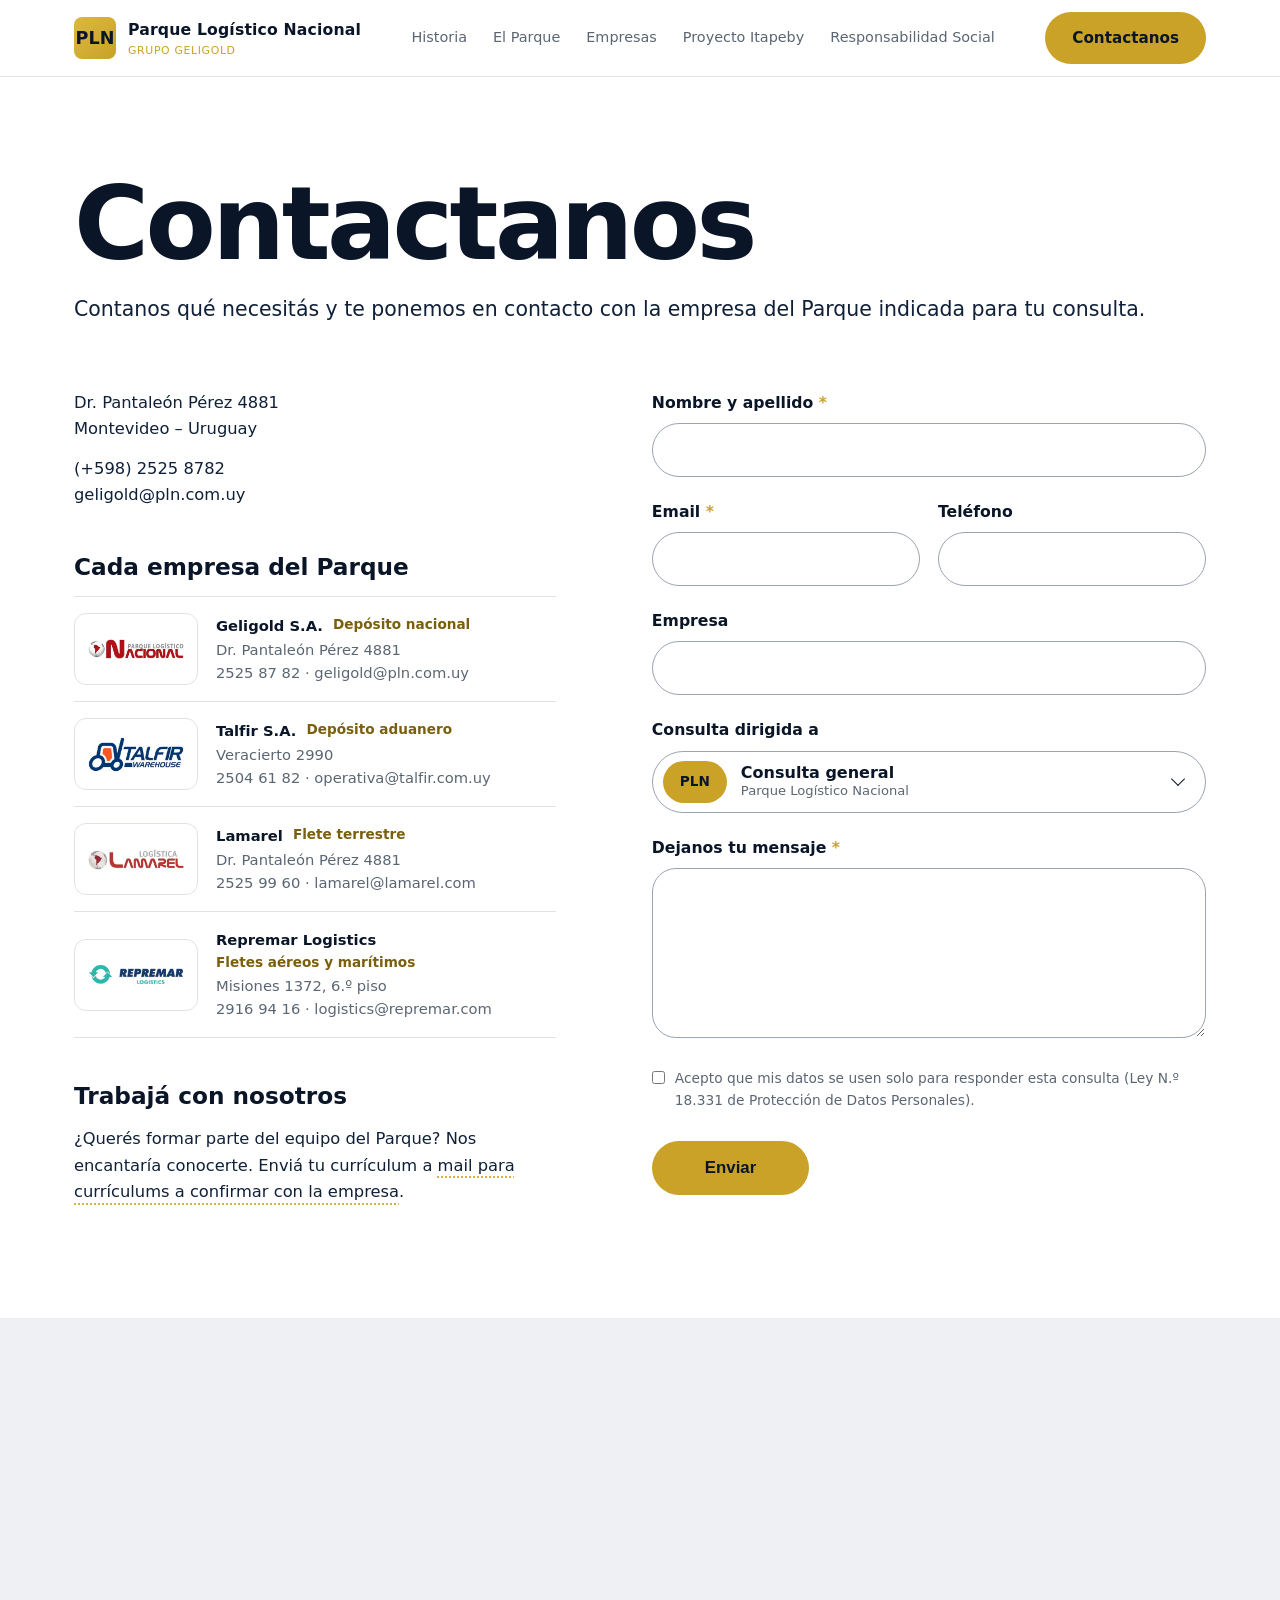
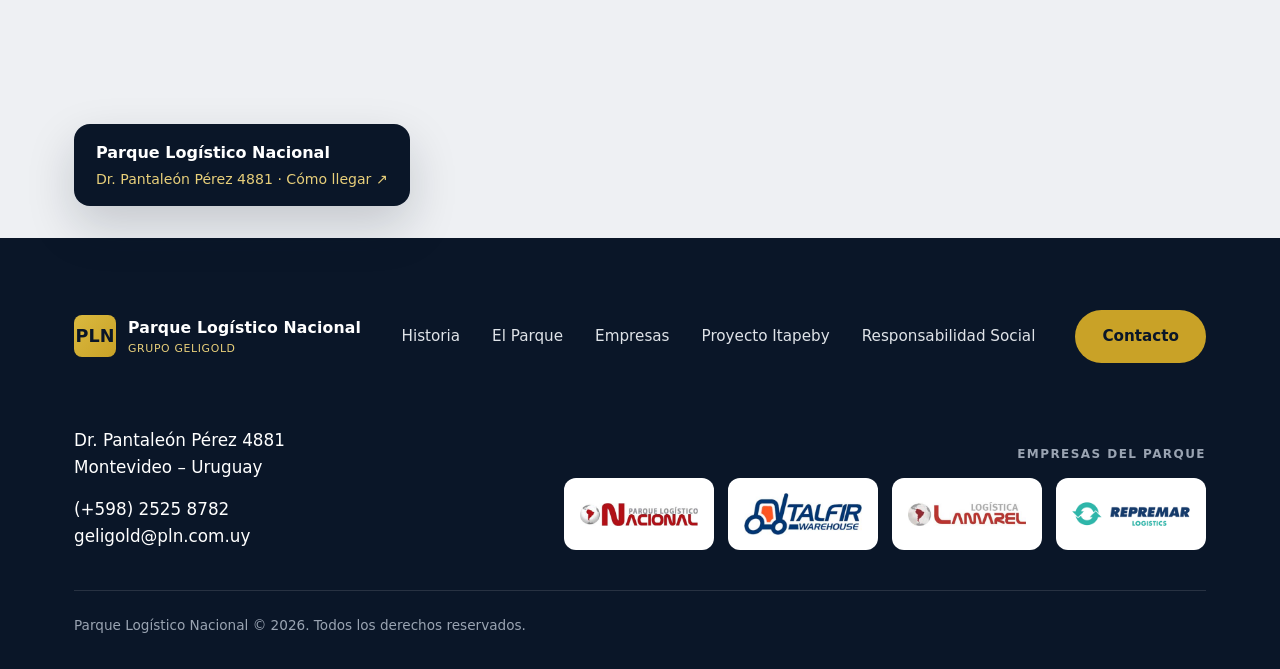
==== commit 732e81be: "Contacto: frase propia bajo el título y lista desplegable con el estilo de la web - Nueva frase: "Co" ====
--- a/contacto.html
+++ b/contacto.html
@@ -38,7 +38,7 @@
 <section class="ct-main">
   <div class="container">
     <h1 class="ct-title hist-anim">Contactanos</h1>
-    <p class="ct-lead hist-anim">Hablemos de cómo el Parque puede acompañar tu operación logística.</p>
+    <p class="ct-lead hist-anim">Contanos qué necesitás y te ponemos en contacto con la empresa del Parque indicada para tu consulta.</p>
 
     <div class="ct-grid">
       <div class="ct-datos hist-anim">
@@ -108,12 +108,14 @@
         </div>
         <div class="form-field">
           <label for="area">Consulta dirigida a</label>
-          <select id="area" name="area">
-            <option value="general">Consulta general — Parque Logístico Nacional</option>
-            <option value="geligold">Geligold S.A. — Depósito nacional</option>
-            <option value="talfir">Talfir S.A. — Depósito aduanero</option>
-            <option value="lamarel">Lamarel — Flete terrestre</option>
-            <option value="repremar">Repremar Logistics — Fletes aéreos y marítimos</option>
+          <!-- Lista desplegable con el estilo de la web: main.js (initSelects) arma el desplegable a partir
+               de este <select>, que queda oculto y es el que se envía. data-logo y data-detalle son lo que se muestra. -->
+          <select id="area" name="area" class="ct-select">
+            <option value="general" data-detalle="Parque Logístico Nacional">Consulta general</option>
+            <option value="geligold" data-logo="img/logos/pln.png" data-detalle="Depósito nacional">Geligold S.A.</option>
+            <option value="talfir" data-logo="img/logos/talfir.png" data-detalle="Depósito aduanero">Talfir S.A.</option>
+            <option value="lamarel" data-logo="img/logos/lamarel.png" data-detalle="Flete terrestre">Lamarel</option>
+            <option value="repremar" data-logo="img/logos/repremar.png" data-detalle="Fletes aéreos y marítimos">Repremar Logistics</option>
           </select>
         </div>
         <div class="form-field">
--- a/css/style.css
+++ b/css/style.css
@@ -3357,3 +3357,147 @@
   .ct-grid { margin-top: 40px; }
   .ct-form-fila { grid-template-columns: 1fr; gap: 0; }
 }
+
+/* ---------- Lista desplegable propia ("Consulta dirigida a") ----------
+   La arma initSelects() en main.js. El <select> original queda oculto y es el que se envía. */
+.ct-desplegable { position: relative; }
+
+.ct-desplegable select {
+  position: absolute;
+  width: 1px;
+  height: 1px;
+  opacity: 0;
+  pointer-events: none;
+}
+
+.ct-desp-boton,
+.ct-desp-op {
+  display: flex;
+  align-items: center;
+  gap: 14px;
+  width: 100%;
+  font: inherit;
+  text-align: left;
+  color: var(--navy-950);
+  cursor: pointer;
+}
+
+.ct-desp-boton {
+  height: 62px;
+  padding: 0 22px 0 10px;
+  border: 1px solid var(--gray-400);
+  border-radius: 999px;
+  background: var(--white);
+  transition: border-color 0.2s ease, box-shadow 0.2s ease;
+}
+
+.ct-desp-boton:focus-visible,
+.ct-desplegable.abierto .ct-desp-boton {
+  outline: none;
+  border-color: var(--gold-500);
+  box-shadow: 0 0 0 3px color-mix(in srgb, var(--gold-500) 18%, transparent);
+}
+
+/* Flecha que gira al abrir */
+.ct-desp-flecha {
+  margin-left: auto;
+  width: 10px;
+  height: 10px;
+  border-right: 1.8px solid var(--navy-950);
+  border-bottom: 1.8px solid var(--navy-950);
+  transform: translateY(-3px) rotate(45deg);
+  transition: transform 0.25s ease;
+}
+
+.ct-desplegable.abierto .ct-desp-flecha { transform: translateY(2px) rotate(-135deg); }
+
+/* Logo chico de cada opción (la consulta general lleva el sello PLN) */
+.ct-desp-logo {
+  flex-shrink: 0;
+  display: flex;
+  align-items: center;
+  justify-content: center;
+  width: 64px;
+  height: 42px;
+  padding: 5px 7px;
+  border: 1px solid var(--gray-100);
+  border-radius: 999px;
+  background: var(--white);
+}
+
+.ct-desp-logo img { max-width: 100%; max-height: 100%; object-fit: contain; }
+
+.ct-desp-logo--general {
+  border: none;
+  background: var(--gold-500);
+  font-family: var(--font-display);
+  font-weight: 700;
+  font-size: 0.85rem;
+  color: var(--navy-950);
+}
+
+.ct-desp-textos { display: flex; flex-direction: column; line-height: 1.25; min-width: 0; }
+.ct-desp-textos strong { font-weight: 600; font-size: 1rem; }
+.ct-desp-textos span { font-size: 0.82rem; color: var(--gray-600); }
+
+/* Panel que se abre: redondeado, con sombra y una pequeña animación */
+.ct-desp-panel {
+  position: absolute;
+  z-index: 20;
+  top: calc(100% + 10px);
+  left: 0;
+  right: 0;
+  margin: 0;
+  padding: 8px;
+  list-style: none;
+  border: 1px solid var(--gray-100);
+  border-radius: 26px;
+  background: var(--white);
+  box-shadow: var(--shadow-lg);
+  opacity: 0;
+  visibility: hidden;
+  transform: translateY(-8px) scale(0.98);
+  transform-origin: top;
+  transition: opacity 0.2s ease, transform 0.2s ease, visibility 0.2s;
+}
+
+/* Al abrir se hace visible al instante (para poder enfocar las opciones con el teclado);
+   al cerrar espera a que termine el fundido */
+.ct-desplegable.abierto .ct-desp-panel {
+  opacity: 1;
+  visibility: visible;
+  transform: none;
+  transition: opacity 0.2s ease, transform 0.2s ease, visibility 0s;
+}
+
+.ct-desp-op {
+  padding: 8px 16px 8px 8px;
+  border: none;
+  border-radius: 999px;
+  background: none;
+  transition: background 0.15s ease;
+}
+
+.ct-desp-op:hover,
+.ct-desp-op.enfocada { background: var(--gray-50); }
+.ct-desp-op[aria-selected="true"] { background: color-mix(in srgb, var(--gold-500) 12%, transparent); }
+
+/* Tilde dorado en la opción elegida */
+.ct-desp-op[aria-selected="true"]::after {
+  content: "";
+  margin-left: auto;
+  width: 6px;
+  height: 11px;
+  border-right: 2px solid var(--gold-500);
+  border-bottom: 2px solid var(--gold-500);
+  transform: translateY(-2px) rotate(45deg);
+}
+
+@media (max-width: 760px) {
+  .ct-desp-logo { width: 52px; height: 36px; }
+  .ct-desp-textos span { font-size: 0.78rem; }
+}
+
+@media (prefers-reduced-motion: reduce) {
+  .ct-desp-panel, .ct-desp-flecha { transition: none; }
+}
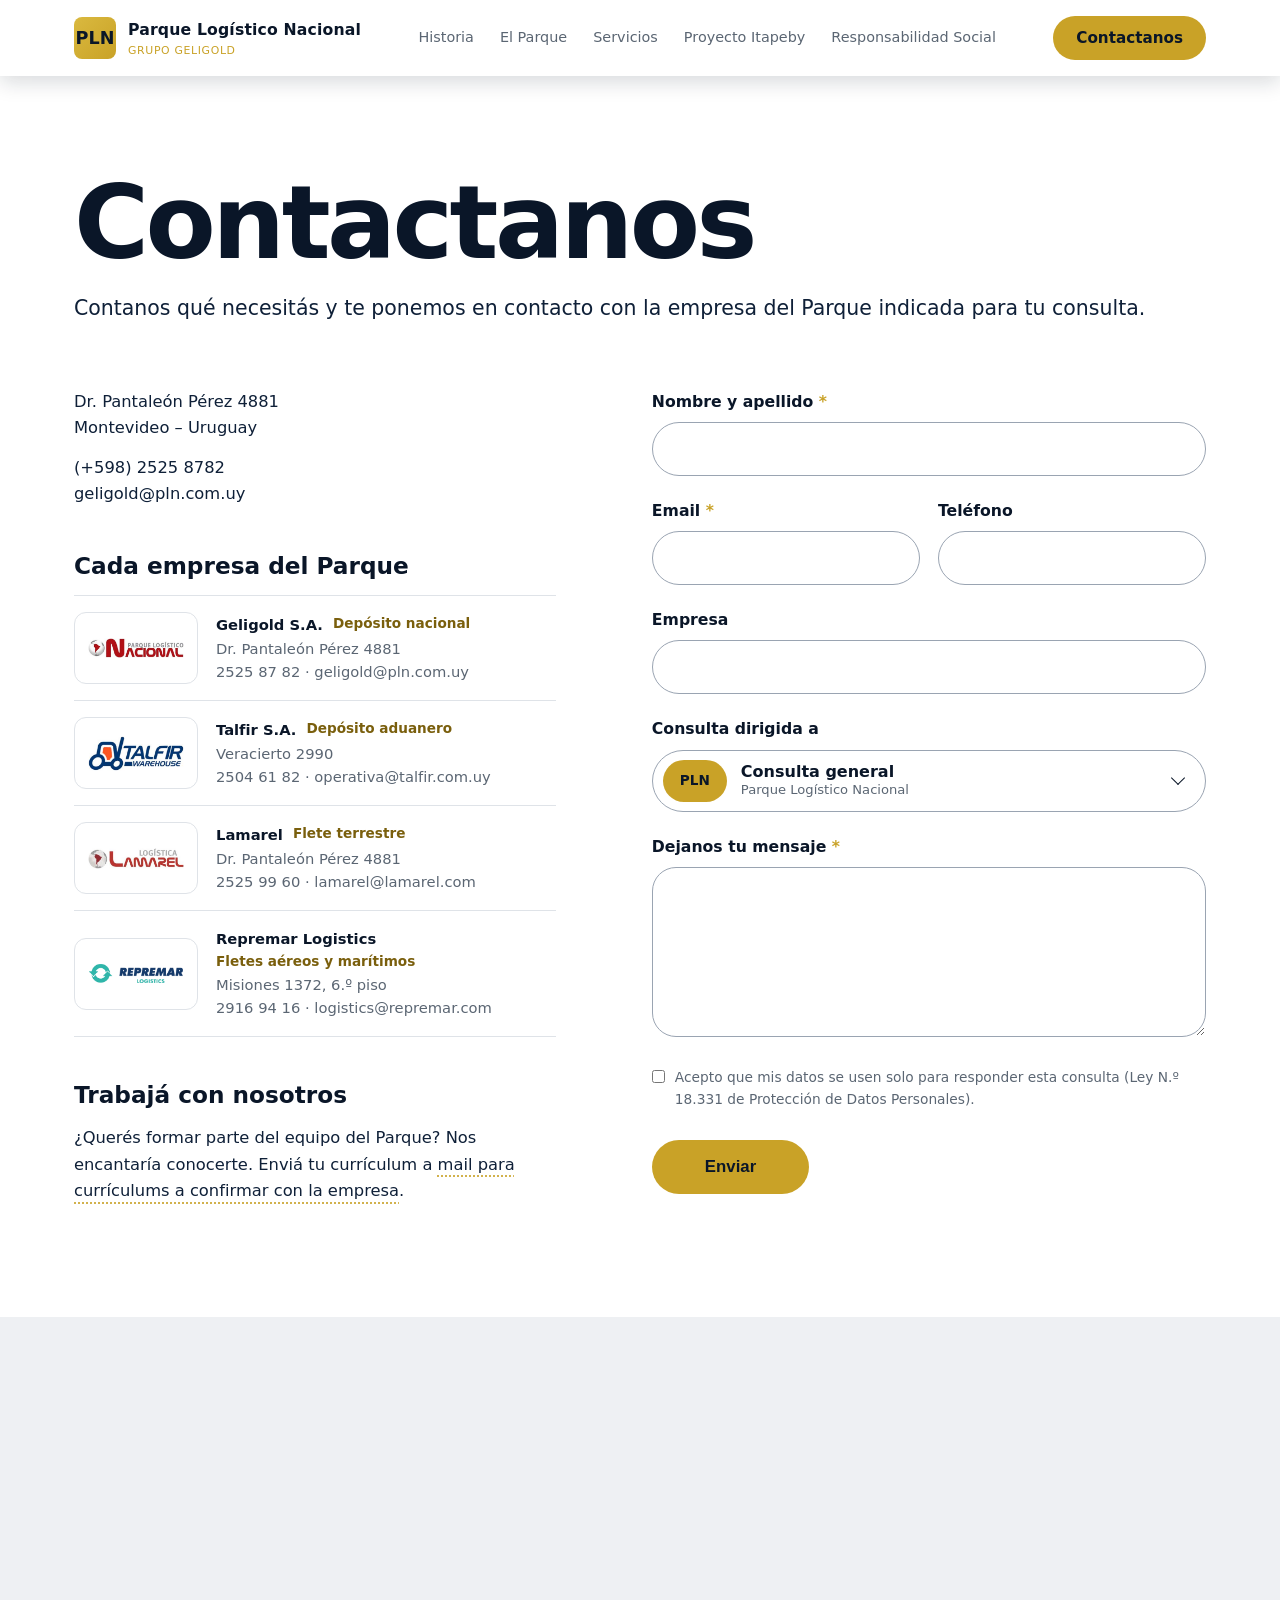
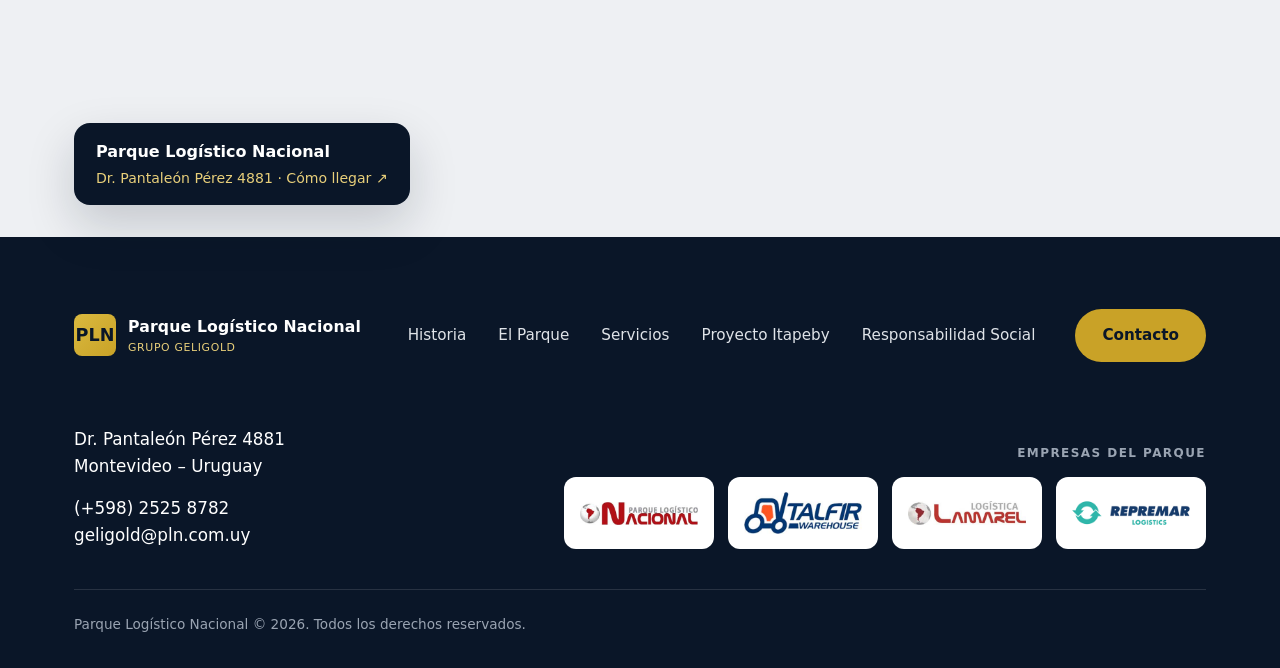
==== commit 4ace3aea: "Menú "Empresas" pasa a llamarse "Servicios" y botón de Empresas con hover dorado El link y el archiv" ====
--- a/contacto.html
+++ b/contacto.html
@@ -21,7 +21,7 @@
     <nav class="nav-links" id="nav-links">
       <a href="historia.html">Historia</a>
       <a href="parque.html">El Parque</a>
-      <a href="empresas.html">Empresas</a>
+      <a href="empresas.html">Servicios</a>
       <a href="proyecto.html">Proyecto Itapeby</a>
       <a href="responsabilidad-social.html">Responsabilidad Social</a>
     </nav>
@@ -159,7 +159,7 @@
       <nav class="footer-nav" aria-label="Pie de página">
         <a href="historia.html">Historia</a>
         <a href="parque.html">El Parque</a>
-        <a href="empresas.html">Empresas</a>
+        <a href="empresas.html">Servicios</a>
         <a href="proyecto.html">Proyecto Itapeby</a>
         <a href="responsabilidad-social.html">Responsabilidad Social</a>
         <a href="contacto.html" class="btn btn-primary">Contacto</a>
--- a/css/style.css
+++ b/css/style.css
@@ -169,7 +169,7 @@
   z-index: 100;
   background: rgba(255, 255, 255, 0.97);
   backdrop-filter: blur(6px);
-  border-bottom: 1px solid var(--gray-200);
+  box-shadow: 0 6px 20px rgba(10, 22, 40, 0.16);
 }
 
 .nav-wrap {
@@ -243,6 +243,10 @@
   align-items: center;
   gap: 14px;
 }
+
+/* El botón "Contactanos" del encabezado, más bajo que el resto
+   de los botones de la web (que usan más padding arriba/abajo). */
+.nav-cta .btn { padding: 9px 22px; }
 
 .nav-toggle {
   display: none;
@@ -497,6 +501,15 @@
   color: var(--white);
   padding: 110px 0 90px;
   overflow: hidden;
+}
+
+/* "Conocé cada empresa": mismo hover dorado que el resto de los
+   botones con flecha de la web, en vez del fondo blanco translúcido
+   genérico de .btn-outline. */
+.emp-hero .btn-outline:hover {
+  background: var(--gold-500);
+  border-color: var(--gold-500);
+  color: var(--navy-950);
 }
 
 .emp-hero::before {
@@ -1532,20 +1545,48 @@
   color: var(--gray-600);
 }
 
+/* Botón con forma de píldora: se usa para todos los links que bajan
+   a la próxima sección, para que se note que son botones y no texto
+   suelto. Variante clara por defecto (fondos blancos); las páginas
+   con apertura de fondo oscuro la invierten más abajo. */
 .hist-open-scroll {
   display: inline-flex;
   align-items: center;
   gap: 10px;
   margin-top: 36px;
-  padding-bottom: 4px;
+  padding: 14px 24px 14px 26px;
   font-weight: 600;
   font-size: 0.95rem;
   color: var(--navy-950);
-  border-bottom: 2px solid var(--gold-500);
-}
-
-.hist-open-scroll span { transition: transform 0.25s ease; }
-.hist-open-scroll:hover span { transform: translateY(4px); }
+  border: 1.5px solid var(--navy-200);
+  border-radius: 999px;
+  background: color-mix(in srgb, var(--navy-950) 4%, transparent);
+  transition: background 0.25s ease, border-color 0.25s ease, color 0.25s ease;
+}
+
+.hist-open-scroll span {
+  display: inline-flex;
+  align-items: center;
+  justify-content: center;
+  width: 26px;
+  height: 26px;
+  border-radius: 50%;
+  background: var(--gold-500);
+  color: var(--navy-950);
+  font-size: 0.85rem;
+  transition: transform 0.25s ease, background 0.25s ease, color 0.25s ease;
+}
+
+.hist-open-scroll:hover {
+  background: var(--gold-500);
+  border-color: var(--gold-500);
+}
+
+.hist-open-scroll:hover span {
+  transform: translateY(4px);
+  background: var(--navy-950);
+  color: var(--gold-500);
+}
 
 /* Collage: una foto alta a la izquierda y dos a la derecha, desfasadas */
 .hist-collage {
@@ -2010,7 +2051,17 @@
 .pagina-historia .hist-open h1 { color: var(--white); }
 .pagina-historia .hist-open-lead { color: var(--navy-100); }
 .pagina-historia .hist-open-sub { color: var(--navy-300); }
-.pagina-historia .hist-open-scroll { color: var(--white); }
+.pagina-historia .hist-open-scroll {
+  color: var(--white);
+  border-color: rgba(255, 255, 255, 0.35);
+  background: color-mix(in srgb, var(--white) 8%, transparent);
+}
+
+.pagina-historia .hist-open-scroll:hover {
+  background: var(--gold-500);
+  border-color: var(--gold-500);
+  color: var(--navy-950);
+}
 .pagina-historia .hist-collage .foto { box-shadow: var(--shadow-lg); }
 
 /* Cifras: franja dorada sólida con rayado fino, números en azul noche */
@@ -2731,6 +2782,51 @@
 }
 
 /* =========================================================
+   Página Responsabilidad Social (rediseño)
+   Todo lo de esta página empieza con "rse-". Reutiliza de Historia:
+   .foto, .hist-anim y .hist-open-scroll.
+   ========================================================= */
+
+/* ---------- Apertura: azul noche con fondo de anillos (como Proyecto Itapeby) ---------- */
+.rse-open {
+  position: relative;
+  padding: 100px 0 0;
+  overflow: hidden;
+  background:
+    repeating-radial-gradient(circle at 15% 115%, transparent 0 46px, color-mix(in srgb, var(--navy-700) 65%, transparent) 46px 47px),
+    radial-gradient(circle at 82% 20%, color-mix(in srgb, var(--gold-500) 22%, transparent), transparent 55%),
+    var(--navy-950);
+}
+
+.rse-open-grid {
+  position: relative;
+  z-index: 1;
+  display: grid;
+  grid-template-columns: 1fr 1.05fr;
+  gap: 72px;
+  align-items: center;
+}
+
+.rse-open h1 {
+  font-family: var(--font-display);
+  font-weight: 600;
+  font-size: clamp(2.2rem, 4.4vw, 3.6rem);
+  line-height: 1.08;
+  letter-spacing: -0.02em;
+  color: var(--white);
+}
+
+.rse-open h1::after {
+  content: "";
+  display: block;
+  width: 56px;
+  height: 3px;
+  margin-top: 28px;
+  background: var(--gold-500);
+  border-radius: 2px;
+}
+
+/* =========================================================
    Página Proyecto Itapeby (rediseño)
    Todo empieza con "pi-" y cuelga de <body class="pagina-proyecto">.
    Reutiliza de Historia: .foto, .hist-anim, .hist-open-scroll y .hist-next.
@@ -2783,6 +2879,413 @@
   margin-top: 28px;
   background: var(--gold-500);
   border-radius: 2px;
+}
+
+.rse-open-lead {
+  margin-top: 28px;
+  font-family: var(--font-display);
+  font-size: clamp(1.1rem, 1.5vw, 1.3rem);
+  line-height: 1.5;
+  color: var(--navy-100);
+}
+
+.rse-open-sub {
+  margin-top: 16px;
+  color: var(--navy-300);
+}
+
+/* Variante clara → oscura: el botón ya es una píldora por defecto
+   (ver .hist-open-scroll); acá solo se invierten los colores para
+   el fondo de anillos oscuro de esta apertura. */
+.rse-open .hist-open-scroll {
+  margin-top: 32px;
+  color: var(--white);
+  border-color: rgba(255, 255, 255, 0.35);
+  background: color-mix(in srgb, var(--white) 8%, transparent);
+}
+
+.rse-open .hist-open-scroll:hover {
+  background: var(--gold-500);
+  border-color: var(--gold-500);
+  color: var(--navy-950);
+}
+
+/* Collage: dos fotos superpuestas, sin inclinar — look editorial, no
+   la grilla pareja de Historia ni el mosaico de Empresas. */
+.rse-collage {
+  position: relative;
+  height: 520px;
+}
+
+.rse-collage .foto {
+  border-radius: 20px;
+  box-shadow: var(--shadow-lg);
+}
+
+.rse-collage-main {
+  position: absolute;
+  inset: 0 64px 64px 0;
+}
+
+.rse-collage-accent {
+  position: absolute;
+  right: 0;
+  bottom: 0;
+  width: 56%;
+  aspect-ratio: 4 / 3;
+  border: 6px solid var(--navy-950);
+  z-index: 1;
+}
+
+/* ---------- Cifras: siguen dentro de .rse-open, mismo fondo ----------
+   Antes eran una caja gris flotando aparte; ahora es la base de la
+   misma sección, separada solo por una línea fina. */
+.rse-open-cifras {
+  position: relative;
+  z-index: 1;
+  margin-top: 72px;
+  padding: 44px 0 56px;
+  border-top: 1px solid rgba(255, 255, 255, 0.14);
+}
+
+.rse-open-cifras .hist-cifras-list {
+  grid-template-columns: repeat(4, 1fr);
+  padding: 0;
+  background: none;
+  border-radius: 0;
+}
+
+.rse-open-cifras .hist-cifras-list > div + div {
+  border-left-color: rgba(255, 255, 255, 0.14);
+}
+
+.rse-open-cifras .hist-cifras-list dt { color: var(--gold-400); }
+.rse-open-cifras .hist-cifras-list dd { color: var(--navy-200); }
+.rse-open-cifras .hist-cifras-list dd strong { color: var(--white); }
+
+/* ---------- Convenios y donaciones: tarjetas con acento dorado arriba ---------- */
+/* ---------- Aula Ceibal: tarjetas en zigzag, caen desde el costado ----------
+   Ni línea de tiempo ni grilla a dos columnas: una sola columna de
+   tarjetas (foto + texto juntos), alternando si cuelgan a la
+   izquierda o a la derecha. Cada una "cae" desde su costado con un
+   rebote al hacer scroll. */
+.rse-aula-stack {
+  display: flex;
+  flex-direction: column;
+  gap: 40px;
+  margin-top: 48px;
+}
+
+.rse-aula-card {
+  display: flex;
+  align-items: center;
+  gap: 36px;
+  max-width: 820px;
+  padding: 28px;
+  background: var(--white);
+  border: 1px solid var(--gray-200);
+  border-radius: 20px;
+  box-shadow: var(--shadow-lg);
+}
+
+.rse-aula-card--left { margin-right: auto; }
+
+.rse-aula-card--right {
+  margin-left: auto;
+  flex-direction: row-reverse;
+  text-align: right;
+}
+
+.rse-aula-card-photo {
+  flex-shrink: 0;
+  width: 280px;
+  aspect-ratio: 1 / 1;
+  border-radius: 14px;
+}
+
+.rse-aula-tag {
+  display: inline-block;
+  font-family: var(--font-display);
+  font-weight: 700;
+  font-size: 0.95rem;
+  color: var(--gold-500);
+  margin-bottom: 8px;
+}
+
+.rse-aula-card h3 {
+  font-size: 1.15rem;
+  margin-bottom: 8px;
+  color: var(--navy-950);
+}
+
+.rse-aula-card p { color: var(--gray-600); font-size: 0.95rem; }
+.rse-aula-card p strong { color: var(--navy-900); }
+
+/* Entrada "de costado, cayendo": la tarjeta aparece corrida hacia su
+   lado y un poco más arriba, y cae con un rebote hasta su lugar. */
+.rse-aula-card.reveal {
+  opacity: 0;
+  transform: translate(-60px, -36px) scale(0.93);
+  transition: opacity 0.6s cubic-bezier(0.34, 1.56, 0.64, 1), transform 0.6s cubic-bezier(0.34, 1.56, 0.64, 1);
+}
+
+.rse-aula-card--right.reveal {
+  transform: translate(60px, -36px) scale(0.93);
+}
+
+.rse-aula-card.reveal.visible {
+  opacity: 1;
+  transform: none;
+}
+
+@media (prefers-reduced-motion: reduce) {
+  .rse-aula-card.reveal,
+  .rse-aula-card--right.reveal {
+    transform: none;
+  }
+}
+
+/* ---------- Escuela de Conducción: dos ediciones lado a lado ----------
+   Nada de tarjetas con ícono: dos columnas separadas por una línea
+   fina, cada una con su año grande de fondo y un dato clave resaltado
+   en un recuadro, en vez de las citas que había antes. */
+.rse-escuela-split {
+  display: grid;
+  grid-template-columns: 1fr 1fr;
+  margin-top: 48px;
+}
+
+.rse-escuela-ed {
+  position: relative;
+  padding: 0 48px;
+}
+
+.rse-escuela-ed:first-child { padding-left: 0; }
+
+.rse-escuela-ed:last-child {
+  padding-right: 0;
+  border-left: 1px solid var(--gray-200);
+}
+
+.rse-escuela-year {
+  display: block;
+  font-family: var(--font-display);
+  font-weight: 700;
+  font-size: 3.2rem;
+  line-height: 1;
+  color: var(--gold-300);
+  margin-bottom: 4px;
+}
+
+.rse-escuela-ed h3 {
+  font-size: 1.3rem;
+  margin-bottom: 14px;
+  color: var(--navy-950);
+}
+
+.rse-escuela-ed p { color: var(--gray-600); }
+.rse-escuela-ed p strong { color: var(--navy-900); }
+
+.rse-escuela-highlight {
+  margin-top: 16px;
+  padding: 14px 18px;
+  border-left: 3px solid var(--gold-500);
+  background: var(--gold-50);
+  color: var(--navy-800);
+  font-weight: 600;
+  font-size: 0.95rem;
+}
+
+/* ---------- Convenios y donaciones: listas abiertas, sin tarjetas ----------
+   Nada de dos cajas con borde: dos columnas de texto separadas por
+   una línea fina (mismo recurso que Escuela de Conducción), para que
+   la información respire en vez de quedar encuadrada. */
+.rse-convenios-split {
+  display: grid;
+  grid-template-columns: 1fr 1fr;
+  margin-top: 40px;
+}
+
+.rse-convenios-col { padding: 0 48px; }
+.rse-convenios-col:first-child { padding-left: 0; }
+
+.rse-convenios-col:last-child {
+  padding-right: 0;
+  border-left: 1px solid var(--gray-200);
+}
+
+.rse-convenios-col h3 {
+  font-size: 1.2rem;
+  margin-bottom: 20px;
+  color: var(--navy-950);
+}
+
+.rse-convenios-col .check-list li {
+  padding-bottom: 14px;
+  margin-bottom: 14px;
+  border-bottom: 1px solid var(--gray-200);
+}
+
+.rse-convenios-col .check-list li:last-child {
+  padding-bottom: 0;
+  margin-bottom: 0;
+  border-bottom: none;
+}
+
+/* ---------- Galería tipo collage (Escuela de Conducción) ----------
+   6 fotos: una grande, cuatro chicas al lado y una tira ancha abajo.
+   Mismo mosaico irregular que el resto del sitio, pero acá es solo
+   fotos (sin texto adentro), para que sea una galería de verdad. */
+.rse-gallery {
+  display: grid;
+  grid-template-columns: repeat(4, 1fr);
+  grid-auto-rows: 160px;
+  gap: 16px;
+}
+
+.rse-gallery .foto {
+  height: 100%;
+  border-radius: 16px;
+}
+
+.rse-gallery-item--grande { grid-column: span 2; grid-row: span 2; }
+.rse-gallery-item--ancho { grid-column: span 4; }
+
+/* ---------- Concurso de dibujo: cinta de fotos en movimiento continuo ----------
+   Nada de grilla: una cinta horizontal que se desliza sola todo el
+   tiempo (como una vitrina), no algo que aparece y queda quieto. Las
+   fotos están duplicadas una vez para que el loop no se note. Se
+   para al pasar el mouse, para poder leer el cartel de cada foto. */
+.rse-concurso-marquee {
+  margin-top: 16px;
+  padding: 40px 0;
+  overflow: hidden;
+  -webkit-mask-image: linear-gradient(to right, transparent, black 6%, black 94%, transparent);
+  mask-image: linear-gradient(to right, transparent, black 6%, black 94%, transparent);
+}
+
+.rse-concurso-track {
+  display: flex;
+  gap: 24px;
+  width: max-content;
+  animation: rse-concurso-desliza 24s linear infinite;
+}
+
+.rse-concurso-marquee:hover .rse-concurso-track { animation-play-state: paused; }
+
+.rse-concurso-card {
+  position: relative;
+  flex: none;
+  width: 320px;
+  aspect-ratio: 4 / 3;
+  border-radius: 18px;
+  transition: transform 0.3s ease, box-shadow 0.3s ease;
+}
+
+.rse-concurso-card:hover {
+  transform: scale(1.3);
+  box-shadow: var(--shadow-lg);
+  z-index: 1;
+}
+
+@media (prefers-reduced-motion: reduce) {
+  .rse-concurso-card:hover { transform: none; }
+}
+
+@keyframes rse-concurso-desliza {
+  from { transform: translateX(0); }
+  to { transform: translateX(-50%); }
+}
+
+@media (prefers-reduced-motion: reduce) {
+  .rse-concurso-track { animation: none; }
+  .rse-concurso-marquee { overflow-x: auto; }
+}
+
+@media (max-width: 960px) {
+  .rse-open-grid { grid-template-columns: 1fr; gap: 48px; }
+  .rse-collage { height: 380px; }
+  .rse-collage-main { inset: 0 48px 48px 0; }
+  .rse-collage-accent { width: 52%; }
+  .rse-open-cifras .hist-cifras-list { grid-template-columns: repeat(2, 1fr); row-gap: 28px; }
+  .rse-open-cifras .hist-cifras-list > div:nth-child(3) { border-left: none; }
+
+  .rse-gallery { grid-template-columns: repeat(2, 1fr); }
+  .rse-gallery-item--grande { grid-column: span 2; grid-row: span 2; }
+  .rse-gallery-item--ancho { grid-column: span 2; }
+}
+
+@media (max-width: 760px) {
+  .rse-open { padding: 56px 0 0; }
+
+  /* En celular las dos fotos pasan a una sola columna, en orden. */
+  .rse-collage {
+    display: flex;
+    flex-direction: column;
+    gap: 16px;
+    height: auto;
+  }
+
+  .rse-collage .foto { aspect-ratio: 4 / 3; }
+  .rse-collage-main,
+  .rse-collage-accent {
+    position: static;
+    width: 100%;
+    border: none;
+  }
+
+  .rse-open-cifras { margin-top: 48px; padding: 32px 0 40px; }
+
+  .rse-concurso-card { width: 220px; }
+
+  .rse-gallery {
+    grid-template-columns: 1fr;
+    grid-auto-rows: 220px;
+  }
+
+  .rse-gallery-item--grande,
+  .rse-gallery-item--ancho {
+    grid-column: auto;
+    grid-row: auto;
+  }
+
+  /* En celular las tarjetas ocupan todo el ancho, foto arriba y texto
+     abajo, y la entrada pasa a ser una caída simple (sin costado). */
+  .rse-aula-card,
+  .rse-aula-card--right {
+    flex-direction: column;
+    align-items: stretch;
+    max-width: none;
+    margin: 0;
+    text-align: left;
+    gap: 18px;
+  }
+
+  .rse-aula-card-photo { width: 100%; aspect-ratio: 4 / 3; }
+
+  .rse-aula-card.reveal,
+  .rse-aula-card--right.reveal {
+    transform: translateY(-32px) scale(0.95);
+  }
+
+  .rse-escuela-split { grid-template-columns: 1fr; gap: 40px; }
+  .rse-escuela-ed,
+  .rse-escuela-ed:first-child,
+  .rse-escuela-ed:last-child {
+    padding: 0;
+    border-left: none;
+  }
+  .rse-escuela-ed:last-child { padding-top: 32px; border-top: 1px solid var(--gray-200); }
+  .rse-escuela-year { font-size: 2.6rem; }
+
+  .rse-convenios-split { grid-template-columns: 1fr; gap: 32px; }
+  .rse-convenios-col,
+  .rse-convenios-col:first-child,
+  .rse-convenios-col:last-child {
+    padding: 0;
+    border-left: none;
+  }
+  .rse-convenios-col:last-child { padding-top: 28px; border-top: 1px solid var(--gray-200); }
 }
 
 .pi-open-lead {
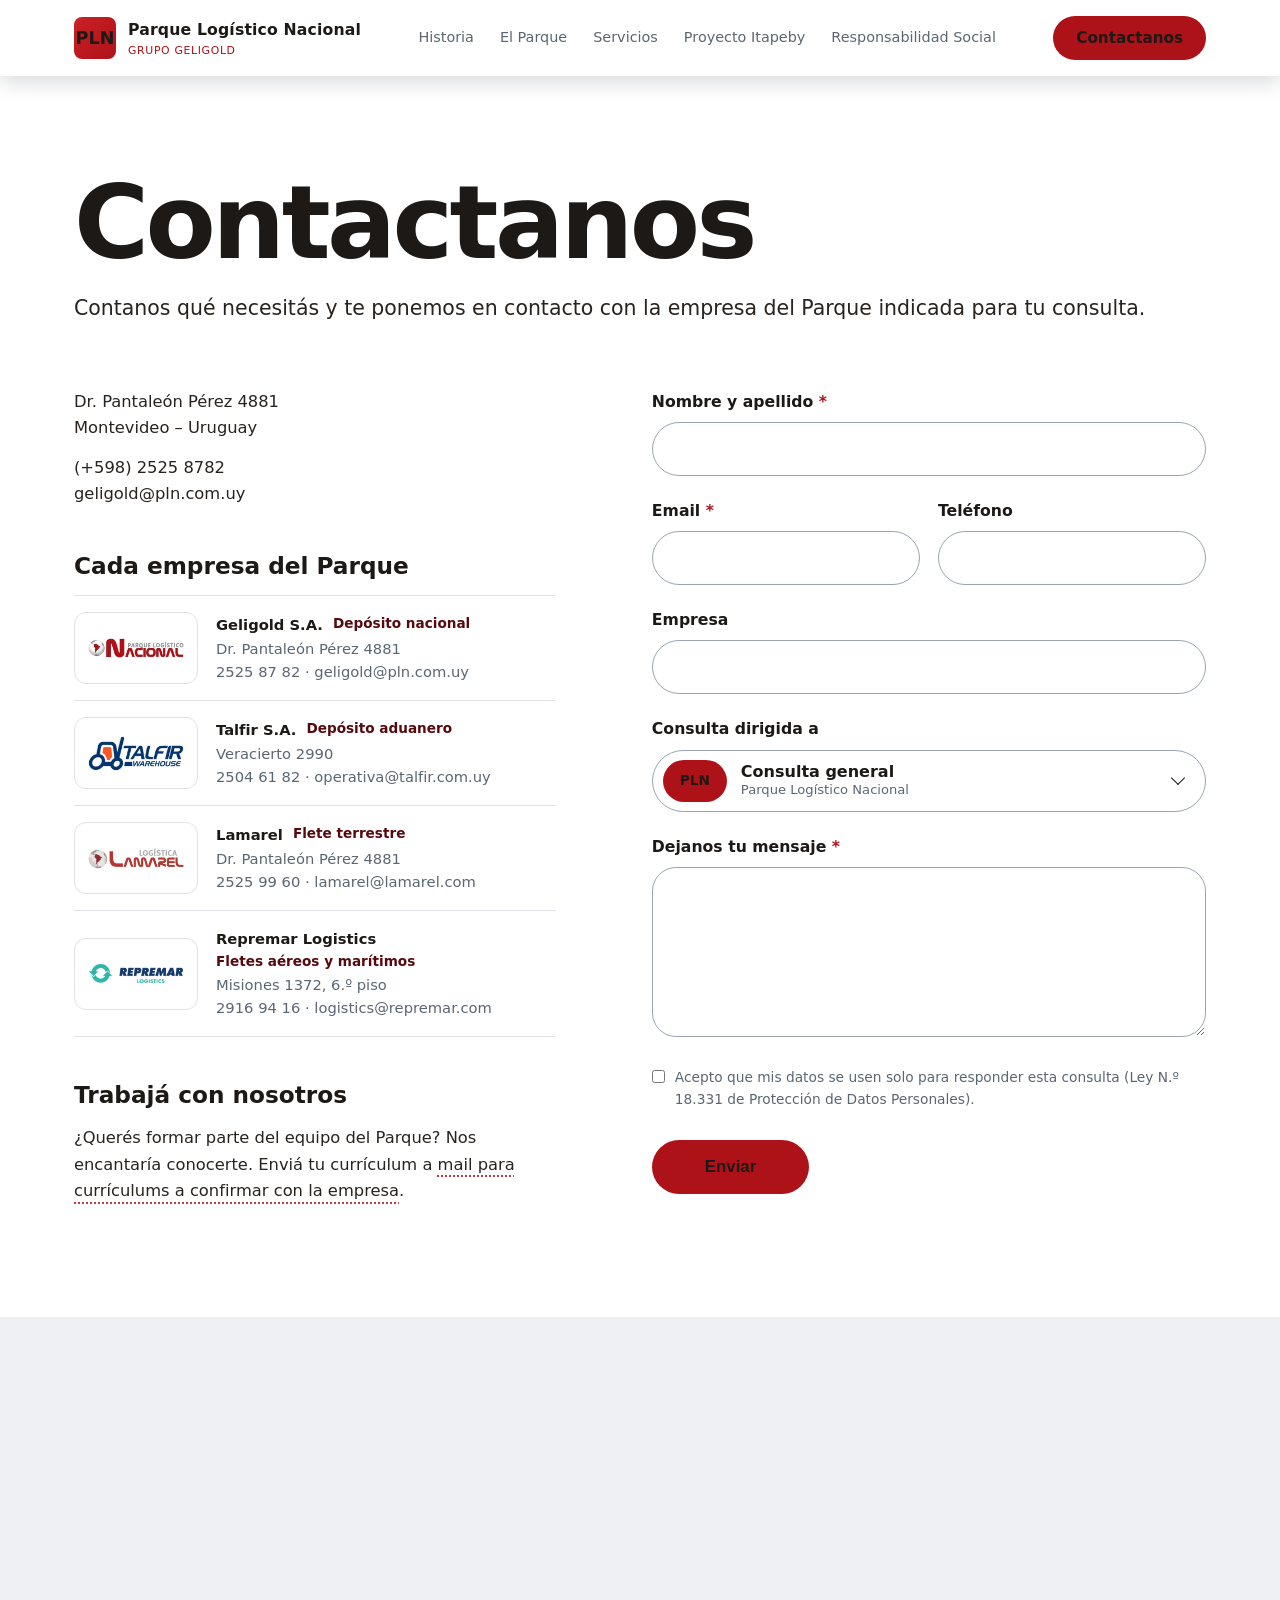
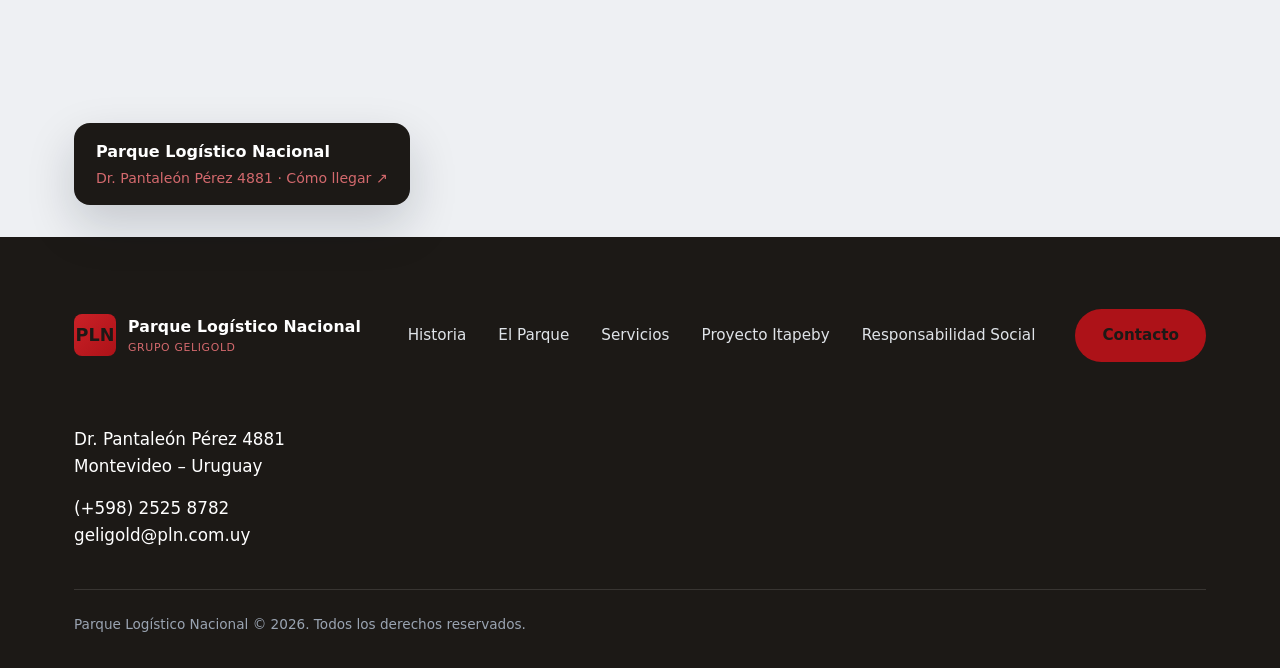
==== commit 6ec93a96: "Pie de página: se saca el bloque "Empresas del Parque" con los logos, en las 7 páginas - Se borra el" ====
--- a/contacto.html
+++ b/contacto.html
@@ -171,15 +171,6 @@
         <p>Dr. Pantaleón Pérez 4881<br>Montevideo – Uruguay</p>
         <p><a href="tel:+59825258782">(+598) 2525 8782</a><br><a href="mailto:geligold@pln.com.uy">geligold@pln.com.uy</a></p>
       </address>
-      <div class="footer-logos">
-        <span class="footer-logos-title">Empresas del Parque</span>
-        <ul>
-          <li><a href="empresas.html#geligold"><img src="img/logos/pln.png" alt="Parque Logístico Nacional" loading="lazy"></a></li>
-          <li><a href="empresas.html#talfir"><img src="img/logos/talfir.png" alt="Talfir Warehouse" loading="lazy"></a></li>
-          <li><a href="empresas.html#lamarel"><img src="img/logos/lamarel.png" alt="Lamarel Logística" loading="lazy"></a></li>
-          <li><a href="empresas.html#repremar"><img src="img/logos/repremar.png" alt="Repremar Logistics" loading="lazy"></a></li>
-        </ul>
-      </div>
     </div>
 
     <div class="footer-bottom">
--- a/css/style.css
+++ b/css/style.css
@@ -3,14 +3,14 @@
    ============================================ */
 
 :root {
-  --navy-950: #0a1628;
-  --navy-900: #0f2038;
-  --navy-800: #16304f;
-  --navy-700: #1e3f66;
-  --navy-600: #2a5280;
-  --gold-500: #c9a227;
-  --gold-400: #dab93f;
-  --gold-300: #e8cf7a;
+  --navy-950: #1c1916;
+  --navy-900: #28231f;
+  --navy-800: #39322c;
+  --navy-700: #4a423a;
+  --navy-600: #5f554b;
+  --gold-500: #ad1218;
+  --gold-400: #ca2127;
+  --gold-300: #d3696d;
   --gray-50: #f7f8fa;
   --gray-100: #eef0f3;
   --gray-200: #dfe3e8;
@@ -517,7 +517,7 @@
   position: absolute;
   inset: 0;
   background:
-    radial-gradient(680px circle at 10% 15%, rgba(201, 162, 39, 0.46), transparent 65%),
+    radial-gradient(680px circle at 10% 15%, rgba(173, 18, 24, 0.46), transparent 65%),
     radial-gradient(640px circle at 95% 10%, rgba(79, 143, 224, 0.44), transparent 65%),
     radial-gradient(640px circle at 15% 95%, rgba(224, 134, 63, 0.4), transparent 65%),
     radial-gradient(680px circle at 90% 90%, rgba(79, 157, 105, 0.44), transparent 65%);
@@ -1052,9 +1052,9 @@
   display: inline-flex;
   align-items: center;
   gap: 8px;
-  background: rgba(201, 162, 39, 0.12);
+  background: rgba(173, 18, 24, 0.12);
   color: var(--gold-500);
-  border: 1px solid rgba(201, 162, 39, 0.35);
+  border: 1px solid rgba(173, 18, 24, 0.35);
   padding: 8px 16px;
   border-radius: 999px;
   font-size: 0.82rem;
@@ -1127,7 +1127,7 @@
 .form-field textarea:focus {
   outline: none;
   border-color: var(--gold-500);
-  box-shadow: 0 0 0 3px rgba(201, 162, 39, 0.18);
+  box-shadow: 0 0 0 3px rgba(173, 18, 24, 0.18);
 }
 
 .form-note {
@@ -1169,7 +1169,7 @@
 }
 
 .form-status--ok {
-  background: rgba(201, 162, 39, 0.12);
+  background: rgba(173, 18, 24, 0.12);
   color: var(--navy-900);
   border: 1px solid var(--gold-500);
 }
@@ -1259,52 +1259,6 @@
 .footer-contact a { transition: color 0.2s ease; }
 .footer-contact a:hover { color: var(--gold-400); }
 
-.footer-logos {
-  display: flex;
-  flex-direction: column;
-  align-items: flex-end;
-  gap: 14px;
-}
-
-.footer-logos-title {
-  font-size: 0.75rem;
-  font-weight: 700;
-  letter-spacing: 0.12em;
-  text-transform: uppercase;
-  color: var(--gray-400);
-}
-
-.footer-logos ul {
-  display: flex;
-  flex-wrap: wrap;
-  justify-content: flex-end;
-  gap: 14px;
-}
-
-/* Cada logo va en una "placa" blanca, como los sellos de certificación */
-.footer-logos a {
-  display: flex;
-  align-items: center;
-  justify-content: center;
-  width: 150px;
-  height: 72px;
-  padding: 10px 14px;
-  background: var(--white);
-  border-radius: 12px;
-  transition: transform 0.2s ease, box-shadow 0.2s ease;
-}
-
-.footer-logos a:hover {
-  transform: translateY(-3px);
-  box-shadow: 0 8px 20px rgba(0, 0, 0, 0.3);
-}
-
-.footer-logos img {
-  max-width: 100%;
-  max-height: 100%;
-  object-fit: contain;
-}
-
 .footer-bottom {
   padding-top: 24px;
   font-size: 0.85rem;
@@ -1316,15 +1270,11 @@
   .footer-top { flex-direction: column; align-items: flex-start; }
   .footer-nav .btn { margin-left: 0; }
   .footer-mid { flex-direction: column; align-items: flex-start; margin-top: 48px; }
-  .footer-logos { align-items: flex-start; }
-  .footer-logos ul { justify-content: flex-start; }
 }
 
 @media (max-width: 760px) {
   .site-footer { padding: 56px 0 28px; }
   .footer-nav { flex-direction: column; align-items: flex-start; gap: 14px; }
-  .footer-logos ul { display: grid; grid-template-columns: repeat(2, 1fr); gap: 10px; width: 100%; }
-  .footer-logos a { width: 100%; }
 }
 
 /* ---------- Responsive ---------- */
@@ -2147,12 +2097,12 @@
   --verde-500: #4f9d69;
   --verde-300: #a9d9b9;
   --verde-100: #e3f1e7;
-  --gold-800: #7a5f0d;
-  --gold-100: #f6efd6;
-  --gold-50: #fdf6df;
-  --navy-100: #e7edf5;
-  --navy-200: #c9d6e8;
-  --navy-300: #9fb3cf;
+  --gold-800: #570a0d;
+  --gold-100: #f4d7d9;
+  --gold-50: #faebeb;
+  --navy-100: #f0eeec;
+  --navy-200: #dcd8d5;
+  --navy-300: #beb7b0;
   /* Mar y arena del mapa 3D: colores propios para que se entienda qué son */
   --mar-900: #0e3352;
   --mar-700: #165a85;
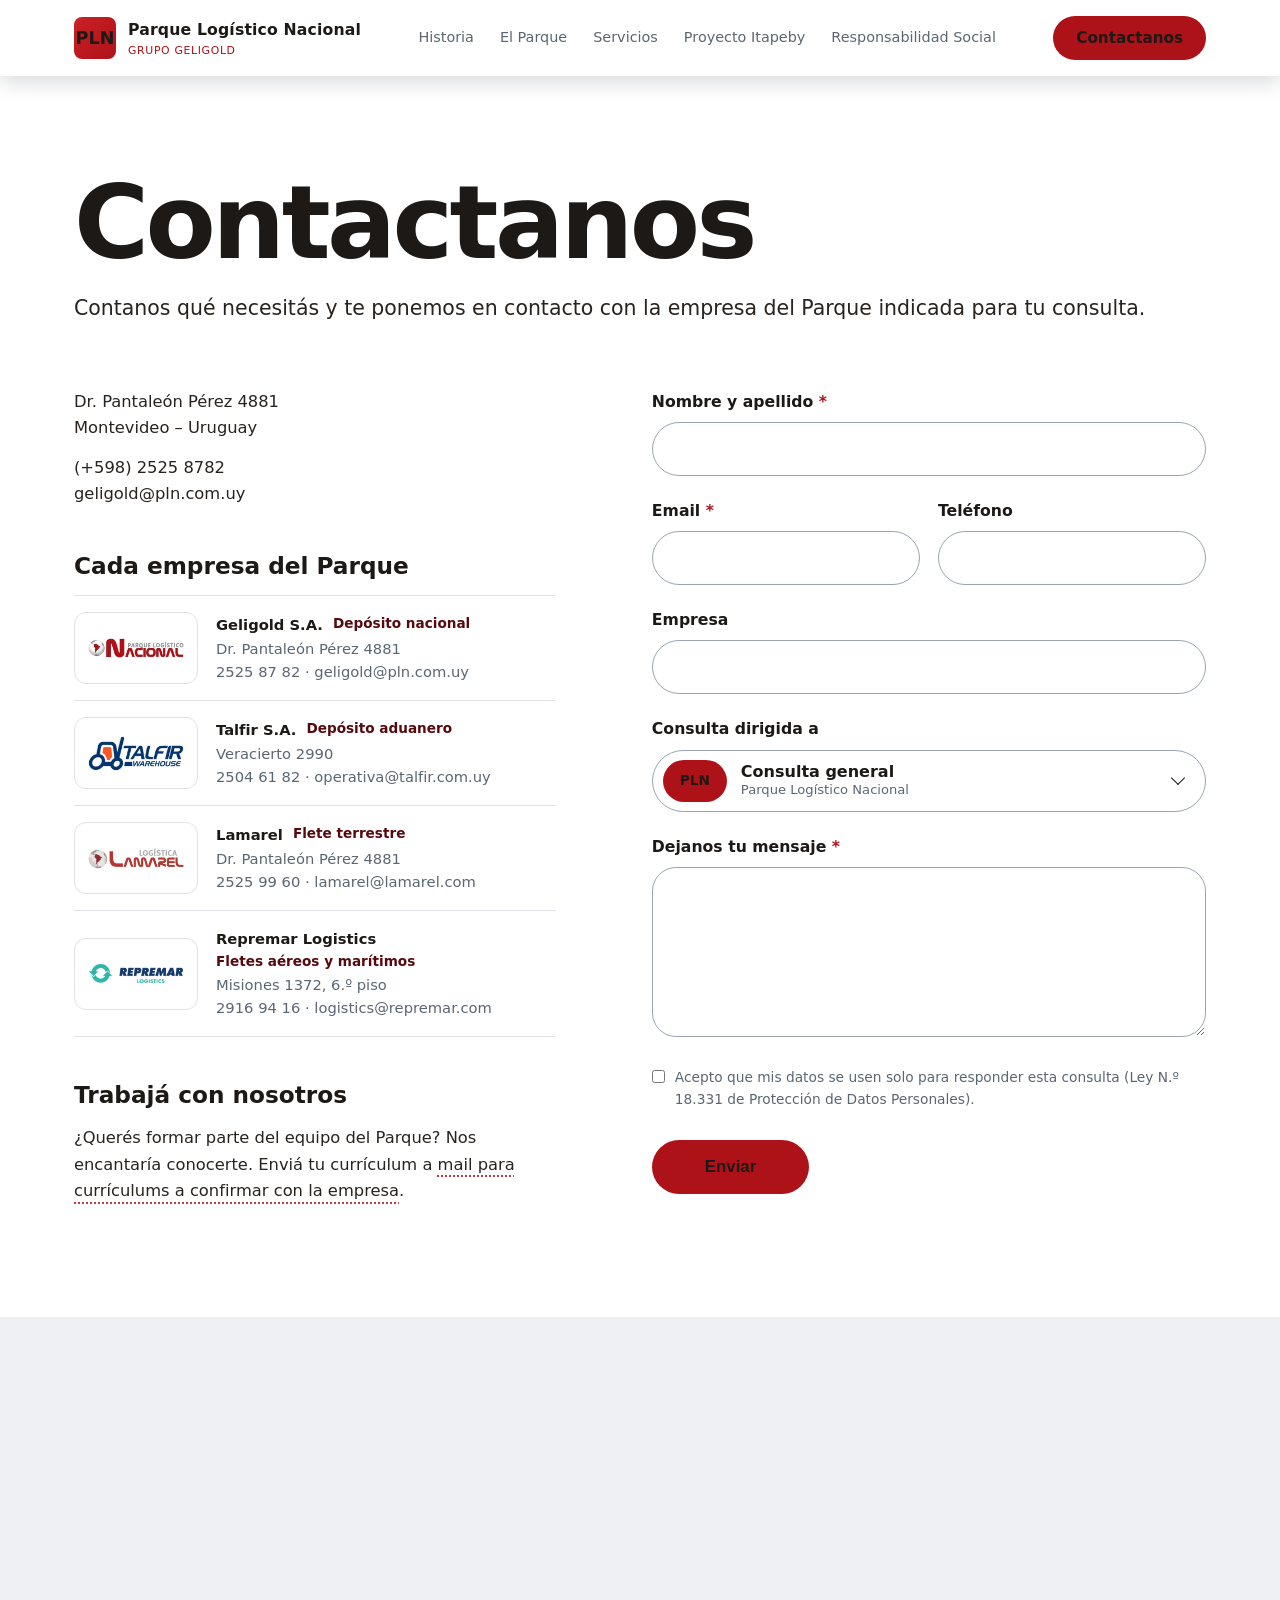
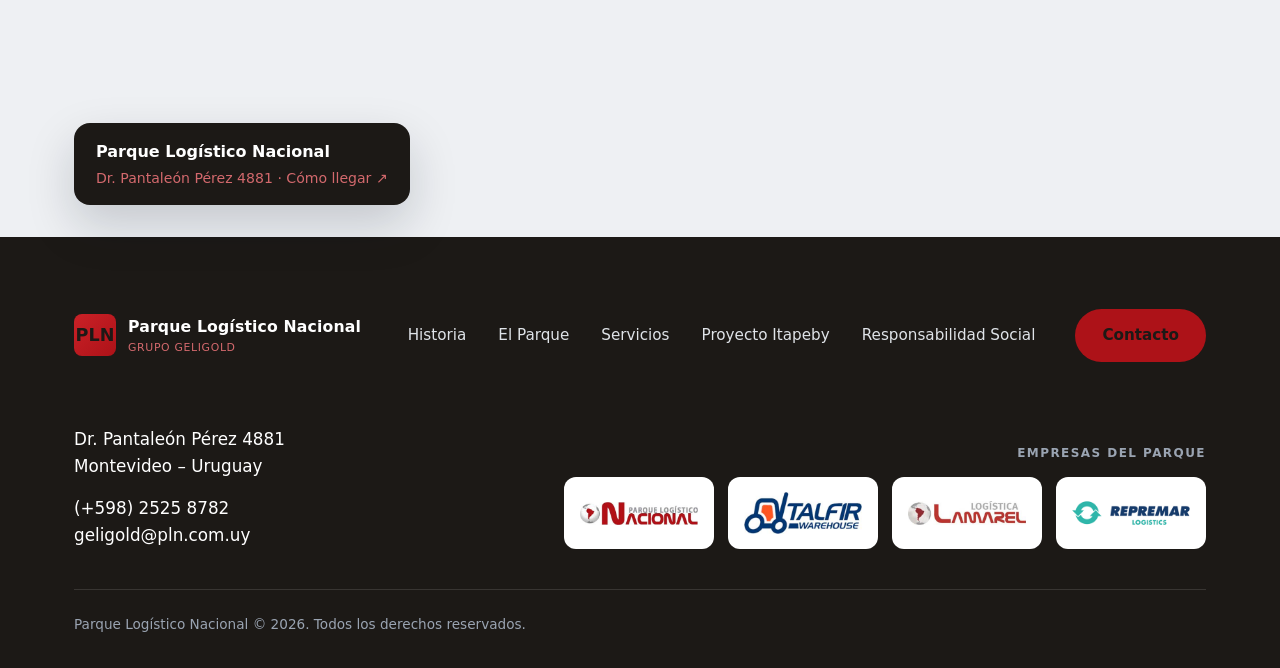
==== commit 45014c0d: "Merge remote-tracking branch 'origin/main' into inicio-rediseno" ====
--- a/contacto.html
+++ b/contacto.html
@@ -171,6 +171,15 @@
         <p>Dr. Pantaleón Pérez 4881<br>Montevideo – Uruguay</p>
         <p><a href="tel:+59825258782">(+598) 2525 8782</a><br><a href="mailto:geligold@pln.com.uy">geligold@pln.com.uy</a></p>
       </address>
+      <div class="footer-logos">
+        <span class="footer-logos-title">Empresas del Parque</span>
+        <ul>
+          <li><a href="empresas.html#geligold"><img src="img/logos/pln.png" alt="Parque Logístico Nacional" loading="lazy"></a></li>
+          <li><a href="empresas.html#talfir"><img src="img/logos/talfir.png" alt="Talfir Warehouse" loading="lazy"></a></li>
+          <li><a href="empresas.html#lamarel"><img src="img/logos/lamarel.png" alt="Lamarel Logística" loading="lazy"></a></li>
+          <li><a href="empresas.html#repremar"><img src="img/logos/repremar.png" alt="Repremar Logistics" loading="lazy"></a></li>
+        </ul>
+      </div>
     </div>
 
     <div class="footer-bottom">
--- a/css/style.css
+++ b/css/style.css
@@ -1259,6 +1259,52 @@
 .footer-contact a { transition: color 0.2s ease; }
 .footer-contact a:hover { color: var(--gold-400); }
 
+.footer-logos {
+  display: flex;
+  flex-direction: column;
+  align-items: flex-end;
+  gap: 14px;
+}
+
+.footer-logos-title {
+  font-size: 0.75rem;
+  font-weight: 700;
+  letter-spacing: 0.12em;
+  text-transform: uppercase;
+  color: var(--gray-400);
+}
+
+.footer-logos ul {
+  display: flex;
+  flex-wrap: wrap;
+  justify-content: flex-end;
+  gap: 14px;
+}
+
+/* Cada logo va en una "placa" blanca, como los sellos de certificación */
+.footer-logos a {
+  display: flex;
+  align-items: center;
+  justify-content: center;
+  width: 150px;
+  height: 72px;
+  padding: 10px 14px;
+  background: var(--white);
+  border-radius: 12px;
+  transition: transform 0.2s ease, box-shadow 0.2s ease;
+}
+
+.footer-logos a:hover {
+  transform: translateY(-3px);
+  box-shadow: 0 8px 20px rgba(0, 0, 0, 0.3);
+}
+
+.footer-logos img {
+  max-width: 100%;
+  max-height: 100%;
+  object-fit: contain;
+}
+
 .footer-bottom {
   padding-top: 24px;
   font-size: 0.85rem;
@@ -1270,11 +1316,15 @@
   .footer-top { flex-direction: column; align-items: flex-start; }
   .footer-nav .btn { margin-left: 0; }
   .footer-mid { flex-direction: column; align-items: flex-start; margin-top: 48px; }
+  .footer-logos { align-items: flex-start; }
+  .footer-logos ul { justify-content: flex-start; }
 }
 
 @media (max-width: 760px) {
   .site-footer { padding: 56px 0 28px; }
   .footer-nav { flex-direction: column; align-items: flex-start; gap: 14px; }
+  .footer-logos ul { display: grid; grid-template-columns: repeat(2, 1fr); gap: 10px; width: 100%; }
+  .footer-logos a { width: 100%; }
 }
 
 /* ---------- Responsive ---------- */
@@ -3954,3 +4004,497 @@
 @media (prefers-reduced-motion: reduce) {
   .ct-desp-panel, .ct-desp-flecha { transition: none; }
 }
+
+
+/* =========================================================
+   Página Inicio (rediseño): resumen de todas las secciones.
+   Todo empieza con "in-" y cuelga de <body class="pagina-inicio">.
+   Reglas de la landing: una misma cabecera en todas las secciones (.in-cab), fondos que alternan
+   oscuro / claro / gris, tarjetas redondeadas del mismo radio (24–32 px), números grandes separados por
+   líneas finas, y el dorado como único acento (una frase de cada título va en dorado).
+   ========================================================= */
+
+.in-oro { color: var(--gold-500); }
+
+/* ---------- Portada: foto o video de fondo a pantalla completa ---------- */
+.in-hero {
+  position: relative;
+  display: flex;
+  flex-direction: column;
+  justify-content: center;
+  min-height: clamp(620px, calc(100vh - 76px), 900px);
+  padding: 0;
+  overflow: hidden;
+  background: var(--navy-950);
+  color: var(--white);
+}
+
+/* Fondo: acá va la foto (background-image) o el video. Mientras no haya, se ve un fondo dibujado. */
+.in-hero-fondo {
+  position: absolute;
+  inset: 0;
+  background-color: var(--navy-950);
+  background-image:
+    radial-gradient(ellipse 60% 70% at 85% 10%, color-mix(in srgb, var(--navy-600) 70%, transparent), transparent 70%),
+    radial-gradient(ellipse 50% 60% at 0% 100%, color-mix(in srgb, var(--navy-700) 60%, transparent), transparent 70%);
+  background-size: cover;
+  background-position: center;
+  animation: in-zoom 26s ease-out both;
+}
+
+.in-hero-fondo video,
+.in-hero-fondo img { position: absolute; inset: 0; width: 100%; height: 100%; object-fit: cover; }
+
+@keyframes in-zoom { from { transform: scale(1.08); } to { transform: scale(1); } }
+
+/* Oscurece el fondo (más fuerte a la izquierda y abajo, donde va el texto) para que se lea con cualquier foto */
+.in-hero::after {
+  content: "";
+  position: absolute;
+  inset: 0;
+  background:
+    linear-gradient(90deg, color-mix(in srgb, var(--navy-950) 88%, transparent) 0%, color-mix(in srgb, var(--navy-950) 40%, transparent) 62%, transparent 100%),
+    linear-gradient(180deg, color-mix(in srgb, var(--navy-950) 30%, transparent), color-mix(in srgb, var(--navy-950) 70%, transparent));
+  pointer-events: none;
+}
+
+/* Círculo fino con un punto dorado que lo recorre muy despacio (solo se ve sobre el fondo dibujado) */
+.in-orbita {
+  position: absolute;
+  right: -16vw;
+  top: -20vw;
+  width: 62vw;
+  max-width: 940px;
+  aspect-ratio: 1;
+  border: 1px solid color-mix(in srgb, var(--white) 9%, transparent);
+  border-radius: 50%;
+  animation: in-gira 120s linear infinite;
+}
+
+.in-orbita::before { content: ""; position: absolute; inset: 14%; border: 1px solid color-mix(in srgb, var(--white) 7%, transparent); border-radius: 50%; }
+.in-orbita::after { content: ""; position: absolute; top: -6px; left: 50%; width: 12px; height: 12px; margin-left: -6px; border-radius: 50%; background: var(--gold-500); box-shadow: 0 0 22px var(--gold-500); }
+
+@keyframes in-gira { to { transform: rotate(360deg); } }
+@keyframes in-sube { from { opacity: 0; transform: translateY(26px); } to { opacity: 1; transform: none; } }
+
+/* Cartelito que marca dónde va la foto o el video (se borra cuando llegue) */
+.in-hero-nota {
+  position: absolute;
+  z-index: 3;
+  top: 20px;
+  right: 24px;
+  padding: 6px 12px;
+  border-radius: 8px;
+  font-size: 0.72rem;
+  font-weight: 600;
+  color: var(--white);
+  background: color-mix(in srgb, var(--navy-950) 70%, transparent);
+}
+
+.in-hero-contenido { position: relative; z-index: 2; width: 100%; padding-top: 90px; padding-bottom: 48px; animation: in-sube 0.9s ease both; }
+
+.in-hero h1 {
+  max-width: 880px;
+  font-family: var(--font-display);
+  font-weight: 600;
+  font-size: clamp(2.7rem, 6vw, 5.4rem);
+  line-height: 1.02;
+  letter-spacing: -0.04em;
+  color: var(--white);
+  text-wrap: balance;
+}
+
+.in-hero h1 span { color: var(--gold-400); }
+.in-hero-contenido > p { max-width: 560px; margin-top: 28px; font-size: clamp(1.05rem, 1.5vw, 1.25rem); line-height: 1.65; color: var(--gray-200); }
+
+.in-hero-botones { display: flex; align-items: center; flex-wrap: wrap; gap: 28px; margin-top: 40px; }
+.in-hero-botones .btn { padding: 16px 34px; border-radius: 999px; }
+.in-hero-link { font-weight: 600; color: var(--white); }
+.in-hero-link span { display: inline-block; transition: transform 0.25s ease; }
+.in-hero-link:hover span { transform: translateX(6px); }
+
+/* Invitación a bajar, al pie de la portada */
+.in-hero-pie { position: relative; z-index: 2; padding-bottom: 36px; animation: in-sube 0.9s ease 0.4s both; }
+
+.in-hero-bajar { display: inline-flex; align-items: center; gap: 12px; transition: color 0.25s ease; font-size: 0.95rem; font-weight: 600; color: var(--white); }
+
+/* Solo la flecha (sin círculo): una "V" que rebota suavemente */
+.in-hero-bajar-flecha {
+  position: relative;
+  width: 24px;
+  height: 28px;
+}
+
+.in-hero-bajar-flecha::after {
+  content: "";
+  position: absolute;
+  left: 50%;
+  top: 50%;
+  width: 13px;
+  height: 13px;
+  margin: -10px 0 0 -7px;
+  border-right: 2.5px solid var(--white);
+  border-bottom: 2.5px solid var(--white);
+  transform: rotate(45deg);
+  animation: in-rebota 1.8s ease-in-out infinite;
+}
+
+@keyframes in-rebota { 50% { transform: translateY(5px) rotate(45deg); } }
+.in-hero-bajar:hover { color: var(--gold-300); }
+.in-hero-bajar:hover .in-hero-bajar-flecha::after { border-color: var(--gold-300); }
+
+/* ---------- Secciones: lo que comparten ---------- */
+.in-sec { padding: 120px 0; }
+.in-sec--gris { background: var(--gray-50); }
+
+.in-sec--oscura {
+  background:
+    radial-gradient(ellipse 60% 70% at 100% 0%, color-mix(in srgb, var(--navy-600) 55%, transparent), transparent 70%),
+    var(--navy-950);
+  color: var(--white);
+}
+
+/* Cabecera: título a la izquierda; texto y botón a la derecha */
+.in-cab { display: grid; grid-template-columns: 1.15fr 1fr; gap: 72px; align-items: end; margin-bottom: 64px; }
+
+.in-cab h2,
+.in-rse-texto h2,
+.in-contacto h2 {
+  font-family: var(--font-display);
+  font-weight: 600;
+  font-size: clamp(2rem, 3.7vw, 3.1rem);
+  line-height: 1.07;
+  letter-spacing: -0.035em;
+  color: var(--navy-950);
+  text-wrap: balance;
+}
+
+.in-cab-der { display: flex; flex-direction: column; align-items: flex-start; gap: 26px; }
+.in-cab-der p { font-size: 1.06rem; line-height: 1.65; color: var(--gray-600); }
+
+.in-sec--oscura .in-cab h2 { color: var(--white); }
+.in-sec--oscura .in-oro { color: var(--gold-400); }
+.in-sec--oscura .in-cab-der p { color: var(--navy-300); }
+
+.in-boton {
+  display: inline-flex;
+  align-items: center;
+  gap: 10px;
+  padding: 14px 28px;
+  border: 1.5px solid var(--navy-950);
+  border-radius: 999px;
+  background: var(--navy-950);
+  font-weight: 600;
+  color: var(--white);
+  transition: background 0.25s ease, color 0.25s ease, border-color 0.25s ease;
+}
+
+.in-boton span { transition: transform 0.25s ease; }
+.in-boton:hover { background: var(--gold-500); border-color: var(--gold-500); color: var(--navy-950); }
+.in-boton:hover span { transform: translateX(5px); }
+.in-boton--dorado { background: var(--gold-500); border-color: var(--gold-500); color: var(--navy-950); }
+.in-boton--dorado:hover { background: var(--white); border-color: var(--white); }
+
+/* ---------- Historia: números apilados + línea de tiempo vertical ---------- */
+.in-historia { display: grid; grid-template-columns: 1fr 1.25fr; gap: 96px; align-items: start; }
+
+/* Números grandes separados por líneas finas (se repite en Proyecto y Responsabilidad Social) */
+.in-pila > div { padding: 28px 0; border-top: 1px solid var(--gray-200); }
+.in-pila > div:first-child { padding-top: 0; border-top: none; }
+.in-pila > div:last-child { padding-bottom: 0; }
+.in-pila dt { font-family: var(--font-display); font-weight: 600; font-size: clamp(3.4rem, 6vw, 5rem); line-height: 1; letter-spacing: -0.04em; color: var(--navy-950); }
+.in-pila dd { margin-top: 10px; font-size: 1.02rem; color: var(--gray-600); }
+
+.in-hitos { position: relative; list-style: none; padding-left: 40px; }
+
+/* Línea dorada que se dibuja de arriba hacia abajo al aparecer */
+.in-hitos::before {
+  content: "";
+  position: absolute;
+  left: 6px;
+  top: 12px;
+  bottom: 12px;
+  width: 2px;
+  background: linear-gradient(180deg, var(--gold-500), color-mix(in srgb, var(--gold-500) 20%, transparent));
+  transform-origin: top;
+  transform: scaleY(0);
+  transition: transform 1.5s cubic-bezier(0.65, 0, 0.35, 1) 0.2s;
+}
+
+.in-hitos.visible::before,
+.in-hitos:not(.reveal)::before { transform: scaleY(1); }
+
+.in-hitos li { position: relative; display: grid; grid-template-columns: 112px 1fr; gap: 20px; padding: 0 0 38px; }
+.in-hitos li:last-child { padding-bottom: 0; }
+
+.in-hitos li::before {
+  content: "";
+  position: absolute;
+  left: -40px;
+  top: 12px;
+  width: 14px;
+  height: 14px;
+  border: 2px solid var(--gold-500);
+  border-radius: 50%;
+  background: var(--white);
+  transition: background 0.3s ease;
+}
+
+.in-hitos li:hover::before { background: var(--gold-500); }
+.in-hito-anio { font-family: var(--font-display); font-weight: 600; font-size: 2.1rem; line-height: 1.2; letter-spacing: -0.03em; color: var(--gold-500); }
+.in-hitos strong { display: block; margin-top: 4px; font-family: var(--font-display); font-size: 1.15rem; color: var(--navy-950); }
+.in-hitos p { margin-top: 6px; font-size: 0.97rem; line-height: 1.6; color: var(--gray-600); }
+
+/* ---------- El Parque (oscura): seis tarjetas + ubicación ---------- */
+.in-infra-grid { display: grid; grid-template-columns: repeat(3, 1fr); gap: 20px; }
+
+.in-infra {
+  padding: 34px 32px 36px;
+  border: 1px solid color-mix(in srgb, var(--white) 10%, transparent);
+  border-radius: 26px;
+  background: color-mix(in srgb, var(--white) 5%, transparent);
+  transition: transform 0.3s ease, border-color 0.3s ease, background 0.3s ease;
+}
+
+.in-infra:hover { transform: translateY(-6px); border-color: color-mix(in srgb, var(--gold-500) 55%, transparent); background: color-mix(in srgb, var(--white) 8%, transparent); }
+
+/* Ícono: baldosa con degradé dorado y un dibujo de dos tonos (línea clara + acento dorado) */
+.in-infra-ico,
+.in-barrio-ico {
+  display: flex;
+  align-items: center;
+  justify-content: center;
+  width: 84px;
+  height: 84px;
+  margin-bottom: 28px;
+  padding: 13px;
+  border-radius: 26px;
+  background: linear-gradient(150deg, var(--navy-600), var(--navy-900) 75%);
+  box-shadow: inset 0 1px 0 color-mix(in srgb, var(--white) 16%, transparent), 0 10px 24px color-mix(in srgb, var(--navy-950) 40%, transparent);
+}
+
+/* Dibujo del ícono (Phosphor "light"): un solo color, blanco, con el color del texto */
+.in-ph { display: block; width: 100%; height: 100%; fill: currentColor; color: var(--white); }
+
+.in-infra h3 { font-family: var(--font-display); font-weight: 600; font-size: 1.25rem; line-height: 1.25; color: var(--white); }
+.in-infra p { margin-top: 10px; font-size: 0.97rem; line-height: 1.6; color: var(--navy-300); }
+
+.in-ubic { list-style: none; display: grid; grid-template-columns: repeat(3, 1fr); margin-top: 72px; border-top: 1px solid color-mix(in srgb, var(--white) 14%, transparent); }
+.in-ubic li { display: flex; flex-direction: column; padding: 36px 32px 0 0; }
+.in-ubic li + li { padding-left: 32px; border-left: 1px solid color-mix(in srgb, var(--white) 14%, transparent); }
+.in-ubic strong { font-family: var(--font-display); font-weight: 600; font-size: clamp(2.6rem, 4.6vw, 3.8rem); line-height: 1; letter-spacing: -0.035em; color: var(--gold-300); }
+.in-ubic span { margin-top: 12px; font-weight: 600; font-size: 1.05rem; color: var(--white); }
+.in-ubic em { margin-top: 4px; font-style: normal; font-size: 0.92rem; color: var(--navy-300); }
+
+/* ---------- Empresas: cuatro tarjetas con logo + recorrido de la mercadería ---------- */
+.in-emp-grid { display: grid; grid-template-columns: repeat(4, 1fr); gap: 20px; }
+
+.in-emp {
+  display: flex;
+  flex-direction: column;
+  padding: 18px 18px 26px;
+  border: 1px solid var(--gray-200);
+  border-radius: 28px;
+  background: var(--white);
+  transition: transform 0.3s ease, box-shadow 0.3s ease, border-color 0.3s ease;
+}
+
+.in-emp:hover { transform: translateY(-6px); box-shadow: var(--shadow-lg); border-color: var(--gold-300); }
+.in-emp-logo { display: flex; align-items: center; justify-content: center; aspect-ratio: 16 / 10; margin-bottom: 22px; padding: 18px 22px; border-radius: 18px; background: var(--gray-50); }
+.in-emp-logo img { max-width: 100%; max-height: 100%; object-fit: contain; }
+.in-emp h3 { padding: 0 8px; font-family: var(--font-display); font-weight: 600; font-size: 1.2rem; color: var(--navy-950); }
+.in-emp-marca { display: block; margin-top: 4px; padding: 0 8px; font-size: 0.86rem; font-weight: 600; color: var(--gray-600); }
+.in-emp p { flex: 1; margin-top: 12px; padding: 0 8px; font-size: 0.93rem; line-height: 1.55; color: var(--gray-600); }
+.in-emp-mas { margin-top: 18px; padding: 0 8px; font-size: 0.9rem; font-weight: 600; color: var(--navy-950); }
+.in-emp-mas span { display: inline-block; transition: transform 0.25s ease; }
+.in-emp:hover .in-emp-mas span { transform: translateX(5px); }
+
+.in-flujo { display: grid; grid-template-columns: 1fr 2fr; gap: 40px; align-items: center; margin-top: 28px; padding: 34px 40px; border-radius: 28px; background: var(--white); border: 1px solid var(--gray-200); }
+.in-flujo-tit { font-family: var(--font-display); font-weight: 600; font-size: 1.25rem; line-height: 1.3; color: var(--navy-950); }
+.in-flujo ol { list-style: none; display: grid; grid-template-columns: repeat(3, 1fr); gap: 56px; }
+.in-flujo li { position: relative; display: flex; flex-direction: column; padding: 18px 22px; border-radius: 18px; background: var(--gray-50); }
+/* Conector entre pasos: círculo dorado con una flecha grande que avanza suavemente */
+.in-flujo li + li::before {
+  content: "";
+  position: absolute;
+  left: -50px;
+  top: 50%;
+  width: 44px;
+  height: 44px;
+  margin-top: -22px;
+  border-radius: 50%;
+  background: var(--gold-500);
+  box-shadow: 0 0 0 6px var(--white), 0 8px 18px color-mix(in srgb, var(--gold-500) 45%, transparent);
+}
+
+.in-flujo li + li::after {
+  content: "";
+  position: absolute;
+  left: -38px;
+  top: 50%;
+  width: 20px;
+  height: 18px;
+  margin-top: -9px;
+  background: var(--navy-950);
+  clip-path: polygon(0 36%, 52% 36%, 52% 8%, 100% 50%, 52% 92%, 52% 64%, 0 64%);
+  animation: in-avanza 2.2s ease-in-out infinite;
+}
+
+@keyframes in-avanza { 50% { transform: translateX(3px); } }
+.in-flujo li strong { font-family: var(--font-display); font-size: 1rem; color: var(--navy-950); }
+.in-flujo li span { margin-top: 4px; font-size: 0.84rem; line-height: 1.4; color: var(--gray-600); }
+
+/* ---------- Proyecto Itapeby: cifras en fila + plano 3D ---------- */
+.in-fila-cifras { display: grid; grid-template-columns: repeat(4, 1fr); margin-bottom: 48px; }
+.in-fila-cifras > div { padding: 0 28px; border-left: 1px solid var(--gray-200); }
+.in-fila-cifras > div:first-child { padding-left: 0; border-left: none; }
+.in-fila-cifras dt { font-family: var(--font-display); font-weight: 600; font-size: clamp(2.4rem, 4.2vw, 3.4rem); line-height: 1; letter-spacing: -0.035em; color: var(--navy-950); }
+.in-fila-cifras dd { margin-top: 10px; max-width: 220px; font-size: 0.95rem; line-height: 1.45; color: var(--gray-600); }
+
+.in-subtitulo { margin: 72px 0 28px; font-family: var(--font-display); font-weight: 600; font-size: clamp(1.4rem, 2.2vw, 1.8rem); letter-spacing: -0.02em; color: var(--navy-950); }
+
+.in-barrio-grid { display: grid; grid-template-columns: repeat(4, 1fr); gap: 20px; }
+
+.in-barrio {
+  padding: 30px 28px 32px;
+  border: 1px solid var(--gray-200);
+  border-radius: 28px;
+  background: var(--gray-50);
+}
+
+
+/* Mismo ícono que en El Parque (baldosa azul), también sobre la tarjeta clara */
+.in-barrio-ico { margin-bottom: 26px; }
+
+.in-barrio h3 { font-family: var(--font-display); font-weight: 600; font-size: 1.2rem; line-height: 1.25; color: var(--navy-950); }
+.in-barrio p { margin-top: 10px; font-size: 0.95rem; line-height: 1.6; color: var(--gray-600); }
+
+/* ---------- Responsabilidad social: collage + lista ---------- */
+.in-rse { display: grid; grid-template-columns: 1fr 1.05fr; gap: 88px; align-items: center; }
+
+.in-rse-collage { display: grid; grid-template-columns: 1fr 1fr; gap: 16px; }
+.in-rse-collage .foto { border-radius: 26px; align-items: flex-start; }
+.in-r1 { grid-column: 1 / -1; aspect-ratio: 16 / 11; border-radius: 32px !important; box-shadow: var(--shadow-lg); }
+.in-r2, .in-r3 { aspect-ratio: 1 / 1; }
+.in-r3 { margin-top: 28px; }
+
+.in-rse-texto > p { margin-top: 22px; max-width: 500px; font-size: 1.06rem; line-height: 1.65; color: var(--gray-600); }
+
+/* Lista de dos columnas con una línea fina debajo de cada punto */
+.in-lista { list-style: none; display: grid; grid-template-columns: 1fr 1fr; gap: 0 36px; margin-top: 34px; }
+.in-lista li { position: relative; padding: 15px 0 15px 30px; border-bottom: 1px solid var(--gray-200); font-size: 0.97rem; line-height: 1.4; color: var(--navy-900); }
+.in-lista li::before { content: ""; position: absolute; left: 2px; top: 20px; width: 12px; height: 12px; border-radius: 50%; background: var(--gold-500); box-shadow: 0 0 0 4px color-mix(in srgb, var(--gold-500) 22%, transparent); }
+.in-lista em { display: block; margin-top: 2px; font-style: normal; font-size: 0.86rem; color: var(--gray-600); }
+
+.in-trio { display: grid; grid-template-columns: repeat(3, 1fr); margin-top: 40px; }
+.in-trio > div { padding: 0 22px; border-left: 1px solid var(--gray-200); }
+.in-trio > div:first-child { padding-left: 0; border-left: none; }
+.in-trio dt { font-family: var(--font-display); font-weight: 600; font-size: clamp(2.2rem, 3.6vw, 3rem); line-height: 1; letter-spacing: -0.035em; color: var(--navy-950); }
+.in-trio dd { margin-top: 8px; font-size: 0.88rem; line-height: 1.4; color: var(--gray-600); }
+.in-rse-texto .in-boton { margin-top: 40px; }
+
+/* ---------- Contacto: tarjeta oscura ---------- */
+.in-sec--final { padding-bottom: 130px; }
+
+.in-contacto {
+  position: relative;
+  display: grid;
+  grid-template-columns: 1.25fr 1fr;
+  gap: 64px;
+  align-items: center;
+  overflow: hidden;
+  padding: 72px 64px;
+  border-radius: 36px;
+  background:
+    radial-gradient(ellipse 60% 80% at 100% 0%, color-mix(in srgb, var(--navy-600) 60%, transparent), transparent 70%),
+    var(--navy-950);
+  color: var(--white);
+}
+
+.in-contacto::before { content: ""; position: absolute; right: -140px; bottom: -220px; width: 460px; height: 460px; border: 1px solid color-mix(in srgb, var(--white) 10%, transparent); border-radius: 50%; }
+.in-contacto-texto, .in-contacto-datos { position: relative; z-index: 1; }
+.in-contacto h2 { color: var(--white); }
+.in-contacto .in-oro { color: var(--gold-400); }
+.in-contacto-texto > p { max-width: 460px; margin-top: 20px; font-size: 1.08rem; line-height: 1.65; color: var(--navy-300); }
+.in-contacto-botones { display: flex; align-items: center; flex-wrap: wrap; gap: 28px; margin-top: 36px; }
+.in-contacto-botones .btn { padding: 16px 38px; border-radius: 999px; }
+.in-contacto-link { font-weight: 600; color: var(--white); border-bottom: 2px solid var(--gold-500); padding-bottom: 3px; }
+.in-contacto-link:hover { color: var(--gold-300); }
+
+.in-contacto-datos { list-style: none; }
+.in-contacto-datos li { display: flex; flex-direction: column; gap: 4px; padding: 20px 0; border-top: 1px solid color-mix(in srgb, var(--white) 14%, transparent); }
+.in-contacto-datos li:last-child { border-bottom: 1px solid color-mix(in srgb, var(--white) 14%, transparent); }
+.in-contacto-datos span { font-size: 0.82rem; font-weight: 700; color: var(--navy-300); }
+.in-contacto-datos strong, .in-contacto-datos a { font-family: var(--font-display); font-weight: 600; font-size: 1.2rem; line-height: 1.35; color: var(--white); }
+.in-contacto-datos a:hover { color: var(--gold-300); }
+
+/* ---------- Inicio: tablet y celular ---------- */
+@media (max-width: 1080px) {
+  .in-emp-grid { grid-template-columns: repeat(2, 1fr); }
+  .in-flujo { grid-template-columns: 1fr; gap: 24px; }
+  .in-infra-grid { grid-template-columns: repeat(2, 1fr); }
+}
+
+@media (max-width: 960px) {
+  .in-barrio-grid { grid-template-columns: repeat(2, 1fr); }
+  /* En celular la tarjeta de cristal queda entre la foto grande y las dos chicas, sin tapar nada */
+  .in-cab { grid-template-columns: 1fr; gap: 24px; margin-bottom: 44px; }
+  .in-historia { grid-template-columns: 1fr; gap: 56px; }
+  .in-pila { display: grid; grid-template-columns: repeat(3, 1fr); }
+  .in-pila > div { padding: 0 20px; border-top: none; border-left: 1px solid var(--gray-200); }
+  .in-pila > div:first-child { padding-left: 0; border-left: none; }
+  .in-rse { grid-template-columns: 1fr; gap: 56px; }
+  .in-contacto { grid-template-columns: 1fr; gap: 40px; padding: 48px 36px; }
+  .in-fila-cifras { grid-template-columns: repeat(2, 1fr); row-gap: 32px; }
+  .in-fila-cifras > div:nth-child(3) { padding-left: 0; border-left: none; }
+}
+
+@media (max-width: 760px) {
+  .in-hero { min-height: 640px; }
+  .in-hero-contenido { padding-top: 90px; padding-bottom: 40px; }
+  .in-hero-pie { padding-bottom: 28px; }
+  .in-hero-nota { top: 12px; right: 12px; left: 12px; text-align: center; font-size: 0.68rem; }
+  .in-barrio-grid { grid-template-columns: 1fr; gap: 14px; }
+  .in-barrio { padding: 26px 24px 28px; border-radius: 22px; }
+  .in-subtitulo { margin: 52px 0 20px; }
+  .in-infra-ico, .in-barrio-ico { width: 76px; height: 76px; padding: 12px; margin-bottom: 20px; border-radius: 24px; }
+  .in-hero h1 { font-size: 2.5rem; }
+  .in-hero-botones { gap: 20px; }
+  .in-sec { padding: 80px 0; }
+  .in-pila dt { font-size: 2.4rem; }
+  .in-pila dd { font-size: 0.8rem; }
+  .in-pila > div { padding: 0 12px; }
+  .in-hitos li { grid-template-columns: 1fr; gap: 2px; }
+  .in-hito-anio { font-size: 1.7rem; }
+  .in-infra-grid { grid-template-columns: 1fr; gap: 14px; }
+  .in-infra { padding: 28px 26px 30px; border-radius: 22px; }
+  .in-ubic { grid-template-columns: 1fr; margin-top: 52px; }
+  .in-ubic li, .in-ubic li + li { padding: 24px 0; border-left: none; }
+  .in-ubic li + li { border-top: 1px solid color-mix(in srgb, var(--white) 14%, transparent); }
+  .in-emp-grid { gap: 12px; }
+  .in-emp { padding: 12px 12px 20px; border-radius: 22px; }
+  .in-emp-logo { padding: 10px 12px; margin-bottom: 16px; }
+  .in-emp h3 { font-size: 1rem; padding: 0 4px; }
+  .in-emp-marca, .in-emp p, .in-emp-mas { padding: 0 4px; }
+  .in-emp-marca { font-size: 0.78rem; }
+  .in-emp p { font-size: 0.82rem; }
+  .in-flujo { padding: 26px 22px; }
+  .in-flujo ol { grid-template-columns: 1fr; gap: 44px; }
+  .in-flujo li + li::before { left: 24px; top: -50px; margin-top: 0; }
+  .in-flujo li + li::after { left: 36px; top: -38px; margin-top: 0; transform: rotate(90deg); animation: none; }
+  .in-fila-cifras dt { font-size: 2.1rem; }
+  .in-fila-cifras dd { font-size: 0.82rem; }
+  .in-fila-cifras > div { padding: 0 14px; }
+  .in-lista { grid-template-columns: 1fr; }
+  .in-trio > div { padding: 0 12px; }
+  .in-trio dt { font-size: 1.9rem; }
+  .in-trio dd { font-size: 0.78rem; }
+  .in-contacto { padding: 40px 26px; border-radius: 28px; }
+  .in-sec--final { padding-bottom: 80px; }
+}
+
+@media (prefers-reduced-motion: reduce) {
+  .in-orbita, .in-hero-fondo, .in-hero-contenido, .in-hero-pie, .in-hero-bajar-flecha::after { animation: none; }
+  .in-hitos::before, .in-infra, .in-emp { transition: none; }
+  .in-flujo li + li::after { animation: none; }
+}
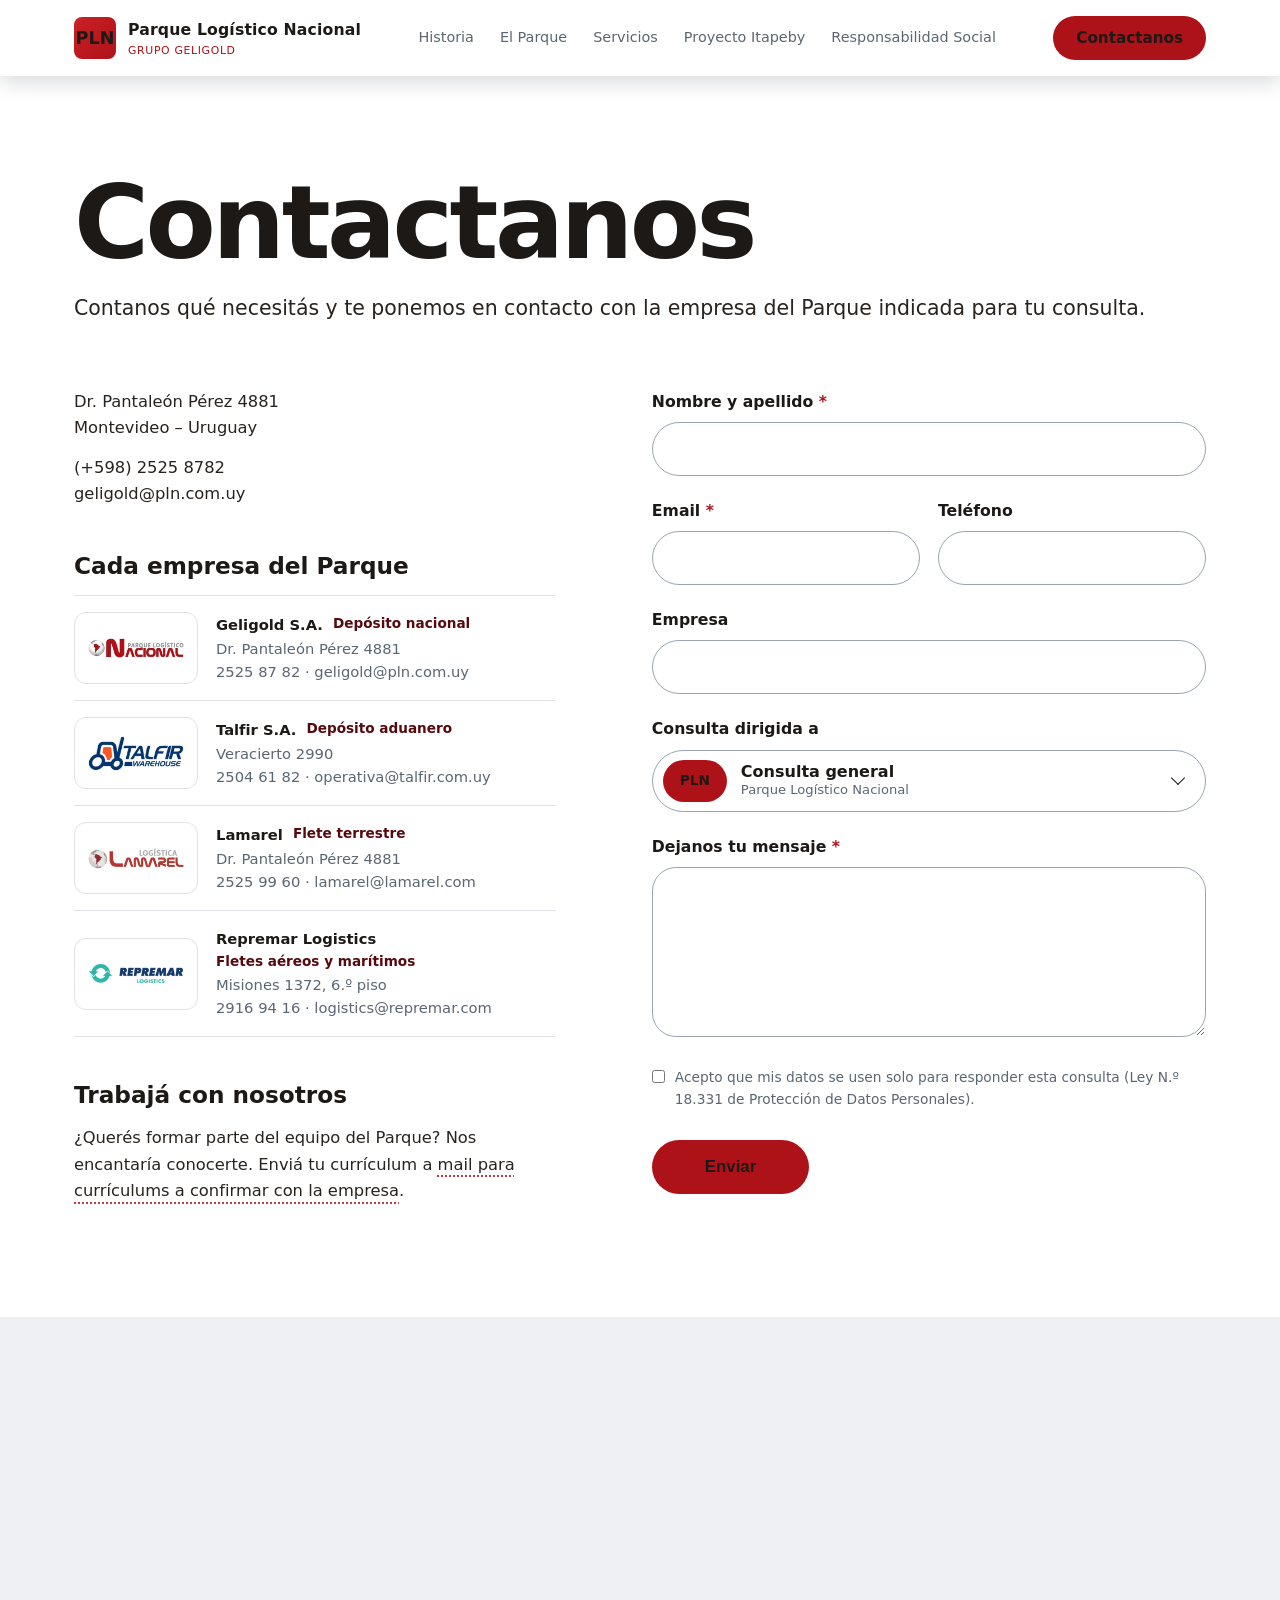
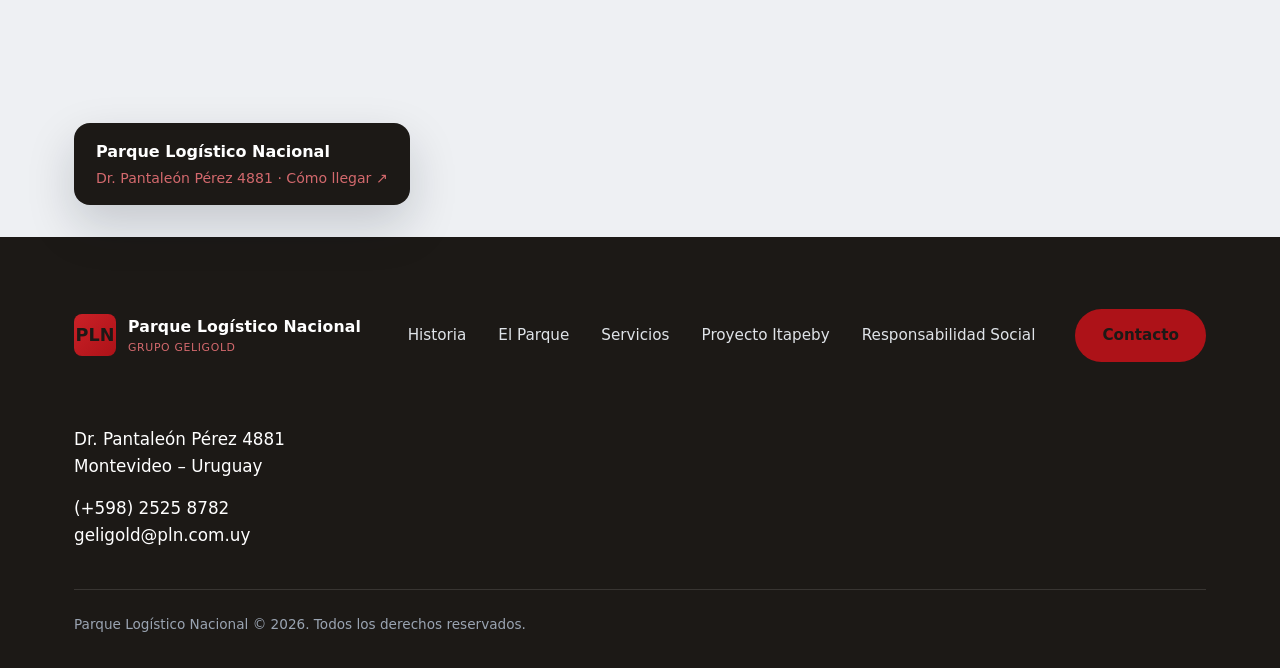
==== commit 18a94c9f: "Merge pull request #24 from santicarassale27-create/pie-sin-empresas Pie de página: sin el bloque "E" ====
--- a/contacto.html
+++ b/contacto.html
@@ -171,15 +171,6 @@
         <p>Dr. Pantaleón Pérez 4881<br>Montevideo – Uruguay</p>
         <p><a href="tel:+59825258782">(+598) 2525 8782</a><br><a href="mailto:geligold@pln.com.uy">geligold@pln.com.uy</a></p>
       </address>
-      <div class="footer-logos">
-        <span class="footer-logos-title">Empresas del Parque</span>
-        <ul>
-          <li><a href="empresas.html#geligold"><img src="img/logos/pln.png" alt="Parque Logístico Nacional" loading="lazy"></a></li>
-          <li><a href="empresas.html#talfir"><img src="img/logos/talfir.png" alt="Talfir Warehouse" loading="lazy"></a></li>
-          <li><a href="empresas.html#lamarel"><img src="img/logos/lamarel.png" alt="Lamarel Logística" loading="lazy"></a></li>
-          <li><a href="empresas.html#repremar"><img src="img/logos/repremar.png" alt="Repremar Logistics" loading="lazy"></a></li>
-        </ul>
-      </div>
     </div>
 
     <div class="footer-bottom">
--- a/css/style.css
+++ b/css/style.css
@@ -1259,52 +1259,6 @@
 .footer-contact a { transition: color 0.2s ease; }
 .footer-contact a:hover { color: var(--gold-400); }
 
-.footer-logos {
-  display: flex;
-  flex-direction: column;
-  align-items: flex-end;
-  gap: 14px;
-}
-
-.footer-logos-title {
-  font-size: 0.75rem;
-  font-weight: 700;
-  letter-spacing: 0.12em;
-  text-transform: uppercase;
-  color: var(--gray-400);
-}
-
-.footer-logos ul {
-  display: flex;
-  flex-wrap: wrap;
-  justify-content: flex-end;
-  gap: 14px;
-}
-
-/* Cada logo va en una "placa" blanca, como los sellos de certificación */
-.footer-logos a {
-  display: flex;
-  align-items: center;
-  justify-content: center;
-  width: 150px;
-  height: 72px;
-  padding: 10px 14px;
-  background: var(--white);
-  border-radius: 12px;
-  transition: transform 0.2s ease, box-shadow 0.2s ease;
-}
-
-.footer-logos a:hover {
-  transform: translateY(-3px);
-  box-shadow: 0 8px 20px rgba(0, 0, 0, 0.3);
-}
-
-.footer-logos img {
-  max-width: 100%;
-  max-height: 100%;
-  object-fit: contain;
-}
-
 .footer-bottom {
   padding-top: 24px;
   font-size: 0.85rem;
@@ -1316,15 +1270,11 @@
   .footer-top { flex-direction: column; align-items: flex-start; }
   .footer-nav .btn { margin-left: 0; }
   .footer-mid { flex-direction: column; align-items: flex-start; margin-top: 48px; }
-  .footer-logos { align-items: flex-start; }
-  .footer-logos ul { justify-content: flex-start; }
 }
 
 @media (max-width: 760px) {
   .site-footer { padding: 56px 0 28px; }
   .footer-nav { flex-direction: column; align-items: flex-start; gap: 14px; }
-  .footer-logos ul { display: grid; grid-template-columns: repeat(2, 1fr); gap: 10px; width: 100%; }
-  .footer-logos a { width: 100%; }
 }
 
 /* ---------- Responsive ---------- */
@@ -4004,497 +3954,3 @@
 @media (prefers-reduced-motion: reduce) {
   .ct-desp-panel, .ct-desp-flecha { transition: none; }
 }
-
-
-/* =========================================================
-   Página Inicio (rediseño): resumen de todas las secciones.
-   Todo empieza con "in-" y cuelga de <body class="pagina-inicio">.
-   Reglas de la landing: una misma cabecera en todas las secciones (.in-cab), fondos que alternan
-   oscuro / claro / gris, tarjetas redondeadas del mismo radio (24–32 px), números grandes separados por
-   líneas finas, y el dorado como único acento (una frase de cada título va en dorado).
-   ========================================================= */
-
-.in-oro { color: var(--gold-500); }
-
-/* ---------- Portada: foto o video de fondo a pantalla completa ---------- */
-.in-hero {
-  position: relative;
-  display: flex;
-  flex-direction: column;
-  justify-content: center;
-  min-height: clamp(620px, calc(100vh - 76px), 900px);
-  padding: 0;
-  overflow: hidden;
-  background: var(--navy-950);
-  color: var(--white);
-}
-
-/* Fondo: acá va la foto (background-image) o el video. Mientras no haya, se ve un fondo dibujado. */
-.in-hero-fondo {
-  position: absolute;
-  inset: 0;
-  background-color: var(--navy-950);
-  background-image:
-    radial-gradient(ellipse 60% 70% at 85% 10%, color-mix(in srgb, var(--navy-600) 70%, transparent), transparent 70%),
-    radial-gradient(ellipse 50% 60% at 0% 100%, color-mix(in srgb, var(--navy-700) 60%, transparent), transparent 70%);
-  background-size: cover;
-  background-position: center;
-  animation: in-zoom 26s ease-out both;
-}
-
-.in-hero-fondo video,
-.in-hero-fondo img { position: absolute; inset: 0; width: 100%; height: 100%; object-fit: cover; }
-
-@keyframes in-zoom { from { transform: scale(1.08); } to { transform: scale(1); } }
-
-/* Oscurece el fondo (más fuerte a la izquierda y abajo, donde va el texto) para que se lea con cualquier foto */
-.in-hero::after {
-  content: "";
-  position: absolute;
-  inset: 0;
-  background:
-    linear-gradient(90deg, color-mix(in srgb, var(--navy-950) 88%, transparent) 0%, color-mix(in srgb, var(--navy-950) 40%, transparent) 62%, transparent 100%),
-    linear-gradient(180deg, color-mix(in srgb, var(--navy-950) 30%, transparent), color-mix(in srgb, var(--navy-950) 70%, transparent));
-  pointer-events: none;
-}
-
-/* Círculo fino con un punto dorado que lo recorre muy despacio (solo se ve sobre el fondo dibujado) */
-.in-orbita {
-  position: absolute;
-  right: -16vw;
-  top: -20vw;
-  width: 62vw;
-  max-width: 940px;
-  aspect-ratio: 1;
-  border: 1px solid color-mix(in srgb, var(--white) 9%, transparent);
-  border-radius: 50%;
-  animation: in-gira 120s linear infinite;
-}
-
-.in-orbita::before { content: ""; position: absolute; inset: 14%; border: 1px solid color-mix(in srgb, var(--white) 7%, transparent); border-radius: 50%; }
-.in-orbita::after { content: ""; position: absolute; top: -6px; left: 50%; width: 12px; height: 12px; margin-left: -6px; border-radius: 50%; background: var(--gold-500); box-shadow: 0 0 22px var(--gold-500); }
-
-@keyframes in-gira { to { transform: rotate(360deg); } }
-@keyframes in-sube { from { opacity: 0; transform: translateY(26px); } to { opacity: 1; transform: none; } }
-
-/* Cartelito que marca dónde va la foto o el video (se borra cuando llegue) */
-.in-hero-nota {
-  position: absolute;
-  z-index: 3;
-  top: 20px;
-  right: 24px;
-  padding: 6px 12px;
-  border-radius: 8px;
-  font-size: 0.72rem;
-  font-weight: 600;
-  color: var(--white);
-  background: color-mix(in srgb, var(--navy-950) 70%, transparent);
-}
-
-.in-hero-contenido { position: relative; z-index: 2; width: 100%; padding-top: 90px; padding-bottom: 48px; animation: in-sube 0.9s ease both; }
-
-.in-hero h1 {
-  max-width: 880px;
-  font-family: var(--font-display);
-  font-weight: 600;
-  font-size: clamp(2.7rem, 6vw, 5.4rem);
-  line-height: 1.02;
-  letter-spacing: -0.04em;
-  color: var(--white);
-  text-wrap: balance;
-}
-
-.in-hero h1 span { color: var(--gold-400); }
-.in-hero-contenido > p { max-width: 560px; margin-top: 28px; font-size: clamp(1.05rem, 1.5vw, 1.25rem); line-height: 1.65; color: var(--gray-200); }
-
-.in-hero-botones { display: flex; align-items: center; flex-wrap: wrap; gap: 28px; margin-top: 40px; }
-.in-hero-botones .btn { padding: 16px 34px; border-radius: 999px; }
-.in-hero-link { font-weight: 600; color: var(--white); }
-.in-hero-link span { display: inline-block; transition: transform 0.25s ease; }
-.in-hero-link:hover span { transform: translateX(6px); }
-
-/* Invitación a bajar, al pie de la portada */
-.in-hero-pie { position: relative; z-index: 2; padding-bottom: 36px; animation: in-sube 0.9s ease 0.4s both; }
-
-.in-hero-bajar { display: inline-flex; align-items: center; gap: 12px; transition: color 0.25s ease; font-size: 0.95rem; font-weight: 600; color: var(--white); }
-
-/* Solo la flecha (sin círculo): una "V" que rebota suavemente */
-.in-hero-bajar-flecha {
-  position: relative;
-  width: 24px;
-  height: 28px;
-}
-
-.in-hero-bajar-flecha::after {
-  content: "";
-  position: absolute;
-  left: 50%;
-  top: 50%;
-  width: 13px;
-  height: 13px;
-  margin: -10px 0 0 -7px;
-  border-right: 2.5px solid var(--white);
-  border-bottom: 2.5px solid var(--white);
-  transform: rotate(45deg);
-  animation: in-rebota 1.8s ease-in-out infinite;
-}
-
-@keyframes in-rebota { 50% { transform: translateY(5px) rotate(45deg); } }
-.in-hero-bajar:hover { color: var(--gold-300); }
-.in-hero-bajar:hover .in-hero-bajar-flecha::after { border-color: var(--gold-300); }
-
-/* ---------- Secciones: lo que comparten ---------- */
-.in-sec { padding: 120px 0; }
-.in-sec--gris { background: var(--gray-50); }
-
-.in-sec--oscura {
-  background:
-    radial-gradient(ellipse 60% 70% at 100% 0%, color-mix(in srgb, var(--navy-600) 55%, transparent), transparent 70%),
-    var(--navy-950);
-  color: var(--white);
-}
-
-/* Cabecera: título a la izquierda; texto y botón a la derecha */
-.in-cab { display: grid; grid-template-columns: 1.15fr 1fr; gap: 72px; align-items: end; margin-bottom: 64px; }
-
-.in-cab h2,
-.in-rse-texto h2,
-.in-contacto h2 {
-  font-family: var(--font-display);
-  font-weight: 600;
-  font-size: clamp(2rem, 3.7vw, 3.1rem);
-  line-height: 1.07;
-  letter-spacing: -0.035em;
-  color: var(--navy-950);
-  text-wrap: balance;
-}
-
-.in-cab-der { display: flex; flex-direction: column; align-items: flex-start; gap: 26px; }
-.in-cab-der p { font-size: 1.06rem; line-height: 1.65; color: var(--gray-600); }
-
-.in-sec--oscura .in-cab h2 { color: var(--white); }
-.in-sec--oscura .in-oro { color: var(--gold-400); }
-.in-sec--oscura .in-cab-der p { color: var(--navy-300); }
-
-.in-boton {
-  display: inline-flex;
-  align-items: center;
-  gap: 10px;
-  padding: 14px 28px;
-  border: 1.5px solid var(--navy-950);
-  border-radius: 999px;
-  background: var(--navy-950);
-  font-weight: 600;
-  color: var(--white);
-  transition: background 0.25s ease, color 0.25s ease, border-color 0.25s ease;
-}
-
-.in-boton span { transition: transform 0.25s ease; }
-.in-boton:hover { background: var(--gold-500); border-color: var(--gold-500); color: var(--navy-950); }
-.in-boton:hover span { transform: translateX(5px); }
-.in-boton--dorado { background: var(--gold-500); border-color: var(--gold-500); color: var(--navy-950); }
-.in-boton--dorado:hover { background: var(--white); border-color: var(--white); }
-
-/* ---------- Historia: números apilados + línea de tiempo vertical ---------- */
-.in-historia { display: grid; grid-template-columns: 1fr 1.25fr; gap: 96px; align-items: start; }
-
-/* Números grandes separados por líneas finas (se repite en Proyecto y Responsabilidad Social) */
-.in-pila > div { padding: 28px 0; border-top: 1px solid var(--gray-200); }
-.in-pila > div:first-child { padding-top: 0; border-top: none; }
-.in-pila > div:last-child { padding-bottom: 0; }
-.in-pila dt { font-family: var(--font-display); font-weight: 600; font-size: clamp(3.4rem, 6vw, 5rem); line-height: 1; letter-spacing: -0.04em; color: var(--navy-950); }
-.in-pila dd { margin-top: 10px; font-size: 1.02rem; color: var(--gray-600); }
-
-.in-hitos { position: relative; list-style: none; padding-left: 40px; }
-
-/* Línea dorada que se dibuja de arriba hacia abajo al aparecer */
-.in-hitos::before {
-  content: "";
-  position: absolute;
-  left: 6px;
-  top: 12px;
-  bottom: 12px;
-  width: 2px;
-  background: linear-gradient(180deg, var(--gold-500), color-mix(in srgb, var(--gold-500) 20%, transparent));
-  transform-origin: top;
-  transform: scaleY(0);
-  transition: transform 1.5s cubic-bezier(0.65, 0, 0.35, 1) 0.2s;
-}
-
-.in-hitos.visible::before,
-.in-hitos:not(.reveal)::before { transform: scaleY(1); }
-
-.in-hitos li { position: relative; display: grid; grid-template-columns: 112px 1fr; gap: 20px; padding: 0 0 38px; }
-.in-hitos li:last-child { padding-bottom: 0; }
-
-.in-hitos li::before {
-  content: "";
-  position: absolute;
-  left: -40px;
-  top: 12px;
-  width: 14px;
-  height: 14px;
-  border: 2px solid var(--gold-500);
-  border-radius: 50%;
-  background: var(--white);
-  transition: background 0.3s ease;
-}
-
-.in-hitos li:hover::before { background: var(--gold-500); }
-.in-hito-anio { font-family: var(--font-display); font-weight: 600; font-size: 2.1rem; line-height: 1.2; letter-spacing: -0.03em; color: var(--gold-500); }
-.in-hitos strong { display: block; margin-top: 4px; font-family: var(--font-display); font-size: 1.15rem; color: var(--navy-950); }
-.in-hitos p { margin-top: 6px; font-size: 0.97rem; line-height: 1.6; color: var(--gray-600); }
-
-/* ---------- El Parque (oscura): seis tarjetas + ubicación ---------- */
-.in-infra-grid { display: grid; grid-template-columns: repeat(3, 1fr); gap: 20px; }
-
-.in-infra {
-  padding: 34px 32px 36px;
-  border: 1px solid color-mix(in srgb, var(--white) 10%, transparent);
-  border-radius: 26px;
-  background: color-mix(in srgb, var(--white) 5%, transparent);
-  transition: transform 0.3s ease, border-color 0.3s ease, background 0.3s ease;
-}
-
-.in-infra:hover { transform: translateY(-6px); border-color: color-mix(in srgb, var(--gold-500) 55%, transparent); background: color-mix(in srgb, var(--white) 8%, transparent); }
-
-/* Ícono: baldosa con degradé dorado y un dibujo de dos tonos (línea clara + acento dorado) */
-.in-infra-ico,
-.in-barrio-ico {
-  display: flex;
-  align-items: center;
-  justify-content: center;
-  width: 84px;
-  height: 84px;
-  margin-bottom: 28px;
-  padding: 13px;
-  border-radius: 26px;
-  background: linear-gradient(150deg, var(--navy-600), var(--navy-900) 75%);
-  box-shadow: inset 0 1px 0 color-mix(in srgb, var(--white) 16%, transparent), 0 10px 24px color-mix(in srgb, var(--navy-950) 40%, transparent);
-}
-
-/* Dibujo del ícono (Phosphor "light"): un solo color, blanco, con el color del texto */
-.in-ph { display: block; width: 100%; height: 100%; fill: currentColor; color: var(--white); }
-
-.in-infra h3 { font-family: var(--font-display); font-weight: 600; font-size: 1.25rem; line-height: 1.25; color: var(--white); }
-.in-infra p { margin-top: 10px; font-size: 0.97rem; line-height: 1.6; color: var(--navy-300); }
-
-.in-ubic { list-style: none; display: grid; grid-template-columns: repeat(3, 1fr); margin-top: 72px; border-top: 1px solid color-mix(in srgb, var(--white) 14%, transparent); }
-.in-ubic li { display: flex; flex-direction: column; padding: 36px 32px 0 0; }
-.in-ubic li + li { padding-left: 32px; border-left: 1px solid color-mix(in srgb, var(--white) 14%, transparent); }
-.in-ubic strong { font-family: var(--font-display); font-weight: 600; font-size: clamp(2.6rem, 4.6vw, 3.8rem); line-height: 1; letter-spacing: -0.035em; color: var(--gold-300); }
-.in-ubic span { margin-top: 12px; font-weight: 600; font-size: 1.05rem; color: var(--white); }
-.in-ubic em { margin-top: 4px; font-style: normal; font-size: 0.92rem; color: var(--navy-300); }
-
-/* ---------- Empresas: cuatro tarjetas con logo + recorrido de la mercadería ---------- */
-.in-emp-grid { display: grid; grid-template-columns: repeat(4, 1fr); gap: 20px; }
-
-.in-emp {
-  display: flex;
-  flex-direction: column;
-  padding: 18px 18px 26px;
-  border: 1px solid var(--gray-200);
-  border-radius: 28px;
-  background: var(--white);
-  transition: transform 0.3s ease, box-shadow 0.3s ease, border-color 0.3s ease;
-}
-
-.in-emp:hover { transform: translateY(-6px); box-shadow: var(--shadow-lg); border-color: var(--gold-300); }
-.in-emp-logo { display: flex; align-items: center; justify-content: center; aspect-ratio: 16 / 10; margin-bottom: 22px; padding: 18px 22px; border-radius: 18px; background: var(--gray-50); }
-.in-emp-logo img { max-width: 100%; max-height: 100%; object-fit: contain; }
-.in-emp h3 { padding: 0 8px; font-family: var(--font-display); font-weight: 600; font-size: 1.2rem; color: var(--navy-950); }
-.in-emp-marca { display: block; margin-top: 4px; padding: 0 8px; font-size: 0.86rem; font-weight: 600; color: var(--gray-600); }
-.in-emp p { flex: 1; margin-top: 12px; padding: 0 8px; font-size: 0.93rem; line-height: 1.55; color: var(--gray-600); }
-.in-emp-mas { margin-top: 18px; padding: 0 8px; font-size: 0.9rem; font-weight: 600; color: var(--navy-950); }
-.in-emp-mas span { display: inline-block; transition: transform 0.25s ease; }
-.in-emp:hover .in-emp-mas span { transform: translateX(5px); }
-
-.in-flujo { display: grid; grid-template-columns: 1fr 2fr; gap: 40px; align-items: center; margin-top: 28px; padding: 34px 40px; border-radius: 28px; background: var(--white); border: 1px solid var(--gray-200); }
-.in-flujo-tit { font-family: var(--font-display); font-weight: 600; font-size: 1.25rem; line-height: 1.3; color: var(--navy-950); }
-.in-flujo ol { list-style: none; display: grid; grid-template-columns: repeat(3, 1fr); gap: 56px; }
-.in-flujo li { position: relative; display: flex; flex-direction: column; padding: 18px 22px; border-radius: 18px; background: var(--gray-50); }
-/* Conector entre pasos: círculo dorado con una flecha grande que avanza suavemente */
-.in-flujo li + li::before {
-  content: "";
-  position: absolute;
-  left: -50px;
-  top: 50%;
-  width: 44px;
-  height: 44px;
-  margin-top: -22px;
-  border-radius: 50%;
-  background: var(--gold-500);
-  box-shadow: 0 0 0 6px var(--white), 0 8px 18px color-mix(in srgb, var(--gold-500) 45%, transparent);
-}
-
-.in-flujo li + li::after {
-  content: "";
-  position: absolute;
-  left: -38px;
-  top: 50%;
-  width: 20px;
-  height: 18px;
-  margin-top: -9px;
-  background: var(--navy-950);
-  clip-path: polygon(0 36%, 52% 36%, 52% 8%, 100% 50%, 52% 92%, 52% 64%, 0 64%);
-  animation: in-avanza 2.2s ease-in-out infinite;
-}
-
-@keyframes in-avanza { 50% { transform: translateX(3px); } }
-.in-flujo li strong { font-family: var(--font-display); font-size: 1rem; color: var(--navy-950); }
-.in-flujo li span { margin-top: 4px; font-size: 0.84rem; line-height: 1.4; color: var(--gray-600); }
-
-/* ---------- Proyecto Itapeby: cifras en fila + plano 3D ---------- */
-.in-fila-cifras { display: grid; grid-template-columns: repeat(4, 1fr); margin-bottom: 48px; }
-.in-fila-cifras > div { padding: 0 28px; border-left: 1px solid var(--gray-200); }
-.in-fila-cifras > div:first-child { padding-left: 0; border-left: none; }
-.in-fila-cifras dt { font-family: var(--font-display); font-weight: 600; font-size: clamp(2.4rem, 4.2vw, 3.4rem); line-height: 1; letter-spacing: -0.035em; color: var(--navy-950); }
-.in-fila-cifras dd { margin-top: 10px; max-width: 220px; font-size: 0.95rem; line-height: 1.45; color: var(--gray-600); }
-
-.in-subtitulo { margin: 72px 0 28px; font-family: var(--font-display); font-weight: 600; font-size: clamp(1.4rem, 2.2vw, 1.8rem); letter-spacing: -0.02em; color: var(--navy-950); }
-
-.in-barrio-grid { display: grid; grid-template-columns: repeat(4, 1fr); gap: 20px; }
-
-.in-barrio {
-  padding: 30px 28px 32px;
-  border: 1px solid var(--gray-200);
-  border-radius: 28px;
-  background: var(--gray-50);
-}
-
-
-/* Mismo ícono que en El Parque (baldosa azul), también sobre la tarjeta clara */
-.in-barrio-ico { margin-bottom: 26px; }
-
-.in-barrio h3 { font-family: var(--font-display); font-weight: 600; font-size: 1.2rem; line-height: 1.25; color: var(--navy-950); }
-.in-barrio p { margin-top: 10px; font-size: 0.95rem; line-height: 1.6; color: var(--gray-600); }
-
-/* ---------- Responsabilidad social: collage + lista ---------- */
-.in-rse { display: grid; grid-template-columns: 1fr 1.05fr; gap: 88px; align-items: center; }
-
-.in-rse-collage { display: grid; grid-template-columns: 1fr 1fr; gap: 16px; }
-.in-rse-collage .foto { border-radius: 26px; align-items: flex-start; }
-.in-r1 { grid-column: 1 / -1; aspect-ratio: 16 / 11; border-radius: 32px !important; box-shadow: var(--shadow-lg); }
-.in-r2, .in-r3 { aspect-ratio: 1 / 1; }
-.in-r3 { margin-top: 28px; }
-
-.in-rse-texto > p { margin-top: 22px; max-width: 500px; font-size: 1.06rem; line-height: 1.65; color: var(--gray-600); }
-
-/* Lista de dos columnas con una línea fina debajo de cada punto */
-.in-lista { list-style: none; display: grid; grid-template-columns: 1fr 1fr; gap: 0 36px; margin-top: 34px; }
-.in-lista li { position: relative; padding: 15px 0 15px 30px; border-bottom: 1px solid var(--gray-200); font-size: 0.97rem; line-height: 1.4; color: var(--navy-900); }
-.in-lista li::before { content: ""; position: absolute; left: 2px; top: 20px; width: 12px; height: 12px; border-radius: 50%; background: var(--gold-500); box-shadow: 0 0 0 4px color-mix(in srgb, var(--gold-500) 22%, transparent); }
-.in-lista em { display: block; margin-top: 2px; font-style: normal; font-size: 0.86rem; color: var(--gray-600); }
-
-.in-trio { display: grid; grid-template-columns: repeat(3, 1fr); margin-top: 40px; }
-.in-trio > div { padding: 0 22px; border-left: 1px solid var(--gray-200); }
-.in-trio > div:first-child { padding-left: 0; border-left: none; }
-.in-trio dt { font-family: var(--font-display); font-weight: 600; font-size: clamp(2.2rem, 3.6vw, 3rem); line-height: 1; letter-spacing: -0.035em; color: var(--navy-950); }
-.in-trio dd { margin-top: 8px; font-size: 0.88rem; line-height: 1.4; color: var(--gray-600); }
-.in-rse-texto .in-boton { margin-top: 40px; }
-
-/* ---------- Contacto: tarjeta oscura ---------- */
-.in-sec--final { padding-bottom: 130px; }
-
-.in-contacto {
-  position: relative;
-  display: grid;
-  grid-template-columns: 1.25fr 1fr;
-  gap: 64px;
-  align-items: center;
-  overflow: hidden;
-  padding: 72px 64px;
-  border-radius: 36px;
-  background:
-    radial-gradient(ellipse 60% 80% at 100% 0%, color-mix(in srgb, var(--navy-600) 60%, transparent), transparent 70%),
-    var(--navy-950);
-  color: var(--white);
-}
-
-.in-contacto::before { content: ""; position: absolute; right: -140px; bottom: -220px; width: 460px; height: 460px; border: 1px solid color-mix(in srgb, var(--white) 10%, transparent); border-radius: 50%; }
-.in-contacto-texto, .in-contacto-datos { position: relative; z-index: 1; }
-.in-contacto h2 { color: var(--white); }
-.in-contacto .in-oro { color: var(--gold-400); }
-.in-contacto-texto > p { max-width: 460px; margin-top: 20px; font-size: 1.08rem; line-height: 1.65; color: var(--navy-300); }
-.in-contacto-botones { display: flex; align-items: center; flex-wrap: wrap; gap: 28px; margin-top: 36px; }
-.in-contacto-botones .btn { padding: 16px 38px; border-radius: 999px; }
-.in-contacto-link { font-weight: 600; color: var(--white); border-bottom: 2px solid var(--gold-500); padding-bottom: 3px; }
-.in-contacto-link:hover { color: var(--gold-300); }
-
-.in-contacto-datos { list-style: none; }
-.in-contacto-datos li { display: flex; flex-direction: column; gap: 4px; padding: 20px 0; border-top: 1px solid color-mix(in srgb, var(--white) 14%, transparent); }
-.in-contacto-datos li:last-child { border-bottom: 1px solid color-mix(in srgb, var(--white) 14%, transparent); }
-.in-contacto-datos span { font-size: 0.82rem; font-weight: 700; color: var(--navy-300); }
-.in-contacto-datos strong, .in-contacto-datos a { font-family: var(--font-display); font-weight: 600; font-size: 1.2rem; line-height: 1.35; color: var(--white); }
-.in-contacto-datos a:hover { color: var(--gold-300); }
-
-/* ---------- Inicio: tablet y celular ---------- */
-@media (max-width: 1080px) {
-  .in-emp-grid { grid-template-columns: repeat(2, 1fr); }
-  .in-flujo { grid-template-columns: 1fr; gap: 24px; }
-  .in-infra-grid { grid-template-columns: repeat(2, 1fr); }
-}
-
-@media (max-width: 960px) {
-  .in-barrio-grid { grid-template-columns: repeat(2, 1fr); }
-  /* En celular la tarjeta de cristal queda entre la foto grande y las dos chicas, sin tapar nada */
-  .in-cab { grid-template-columns: 1fr; gap: 24px; margin-bottom: 44px; }
-  .in-historia { grid-template-columns: 1fr; gap: 56px; }
-  .in-pila { display: grid; grid-template-columns: repeat(3, 1fr); }
-  .in-pila > div { padding: 0 20px; border-top: none; border-left: 1px solid var(--gray-200); }
-  .in-pila > div:first-child { padding-left: 0; border-left: none; }
-  .in-rse { grid-template-columns: 1fr; gap: 56px; }
-  .in-contacto { grid-template-columns: 1fr; gap: 40px; padding: 48px 36px; }
-  .in-fila-cifras { grid-template-columns: repeat(2, 1fr); row-gap: 32px; }
-  .in-fila-cifras > div:nth-child(3) { padding-left: 0; border-left: none; }
-}
-
-@media (max-width: 760px) {
-  .in-hero { min-height: 640px; }
-  .in-hero-contenido { padding-top: 90px; padding-bottom: 40px; }
-  .in-hero-pie { padding-bottom: 28px; }
-  .in-hero-nota { top: 12px; right: 12px; left: 12px; text-align: center; font-size: 0.68rem; }
-  .in-barrio-grid { grid-template-columns: 1fr; gap: 14px; }
-  .in-barrio { padding: 26px 24px 28px; border-radius: 22px; }
-  .in-subtitulo { margin: 52px 0 20px; }
-  .in-infra-ico, .in-barrio-ico { width: 76px; height: 76px; padding: 12px; margin-bottom: 20px; border-radius: 24px; }
-  .in-hero h1 { font-size: 2.5rem; }
-  .in-hero-botones { gap: 20px; }
-  .in-sec { padding: 80px 0; }
-  .in-pila dt { font-size: 2.4rem; }
-  .in-pila dd { font-size: 0.8rem; }
-  .in-pila > div { padding: 0 12px; }
-  .in-hitos li { grid-template-columns: 1fr; gap: 2px; }
-  .in-hito-anio { font-size: 1.7rem; }
-  .in-infra-grid { grid-template-columns: 1fr; gap: 14px; }
-  .in-infra { padding: 28px 26px 30px; border-radius: 22px; }
-  .in-ubic { grid-template-columns: 1fr; margin-top: 52px; }
-  .in-ubic li, .in-ubic li + li { padding: 24px 0; border-left: none; }
-  .in-ubic li + li { border-top: 1px solid color-mix(in srgb, var(--white) 14%, transparent); }
-  .in-emp-grid { gap: 12px; }
-  .in-emp { padding: 12px 12px 20px; border-radius: 22px; }
-  .in-emp-logo { padding: 10px 12px; margin-bottom: 16px; }
-  .in-emp h3 { font-size: 1rem; padding: 0 4px; }
-  .in-emp-marca, .in-emp p, .in-emp-mas { padding: 0 4px; }
-  .in-emp-marca { font-size: 0.78rem; }
-  .in-emp p { font-size: 0.82rem; }
-  .in-flujo { padding: 26px 22px; }
-  .in-flujo ol { grid-template-columns: 1fr; gap: 44px; }
-  .in-flujo li + li::before { left: 24px; top: -50px; margin-top: 0; }
-  .in-flujo li + li::after { left: 36px; top: -38px; margin-top: 0; transform: rotate(90deg); animation: none; }
-  .in-fila-cifras dt { font-size: 2.1rem; }
-  .in-fila-cifras dd { font-size: 0.82rem; }
-  .in-fila-cifras > div { padding: 0 14px; }
-  .in-lista { grid-template-columns: 1fr; }
-  .in-trio > div { padding: 0 12px; }
-  .in-trio dt { font-size: 1.9rem; }
-  .in-trio dd { font-size: 0.78rem; }
-  .in-contacto { padding: 40px 26px; border-radius: 28px; }
-  .in-sec--final { padding-bottom: 80px; }
-}
-
-@media (prefers-reduced-motion: reduce) {
-  .in-orbita, .in-hero-fondo, .in-hero-contenido, .in-hero-pie, .in-hero-bajar-flecha::after { animation: none; }
-  .in-hitos::before, .in-infra, .in-emp { transition: none; }
-  .in-flujo li + li::after { animation: none; }
-}
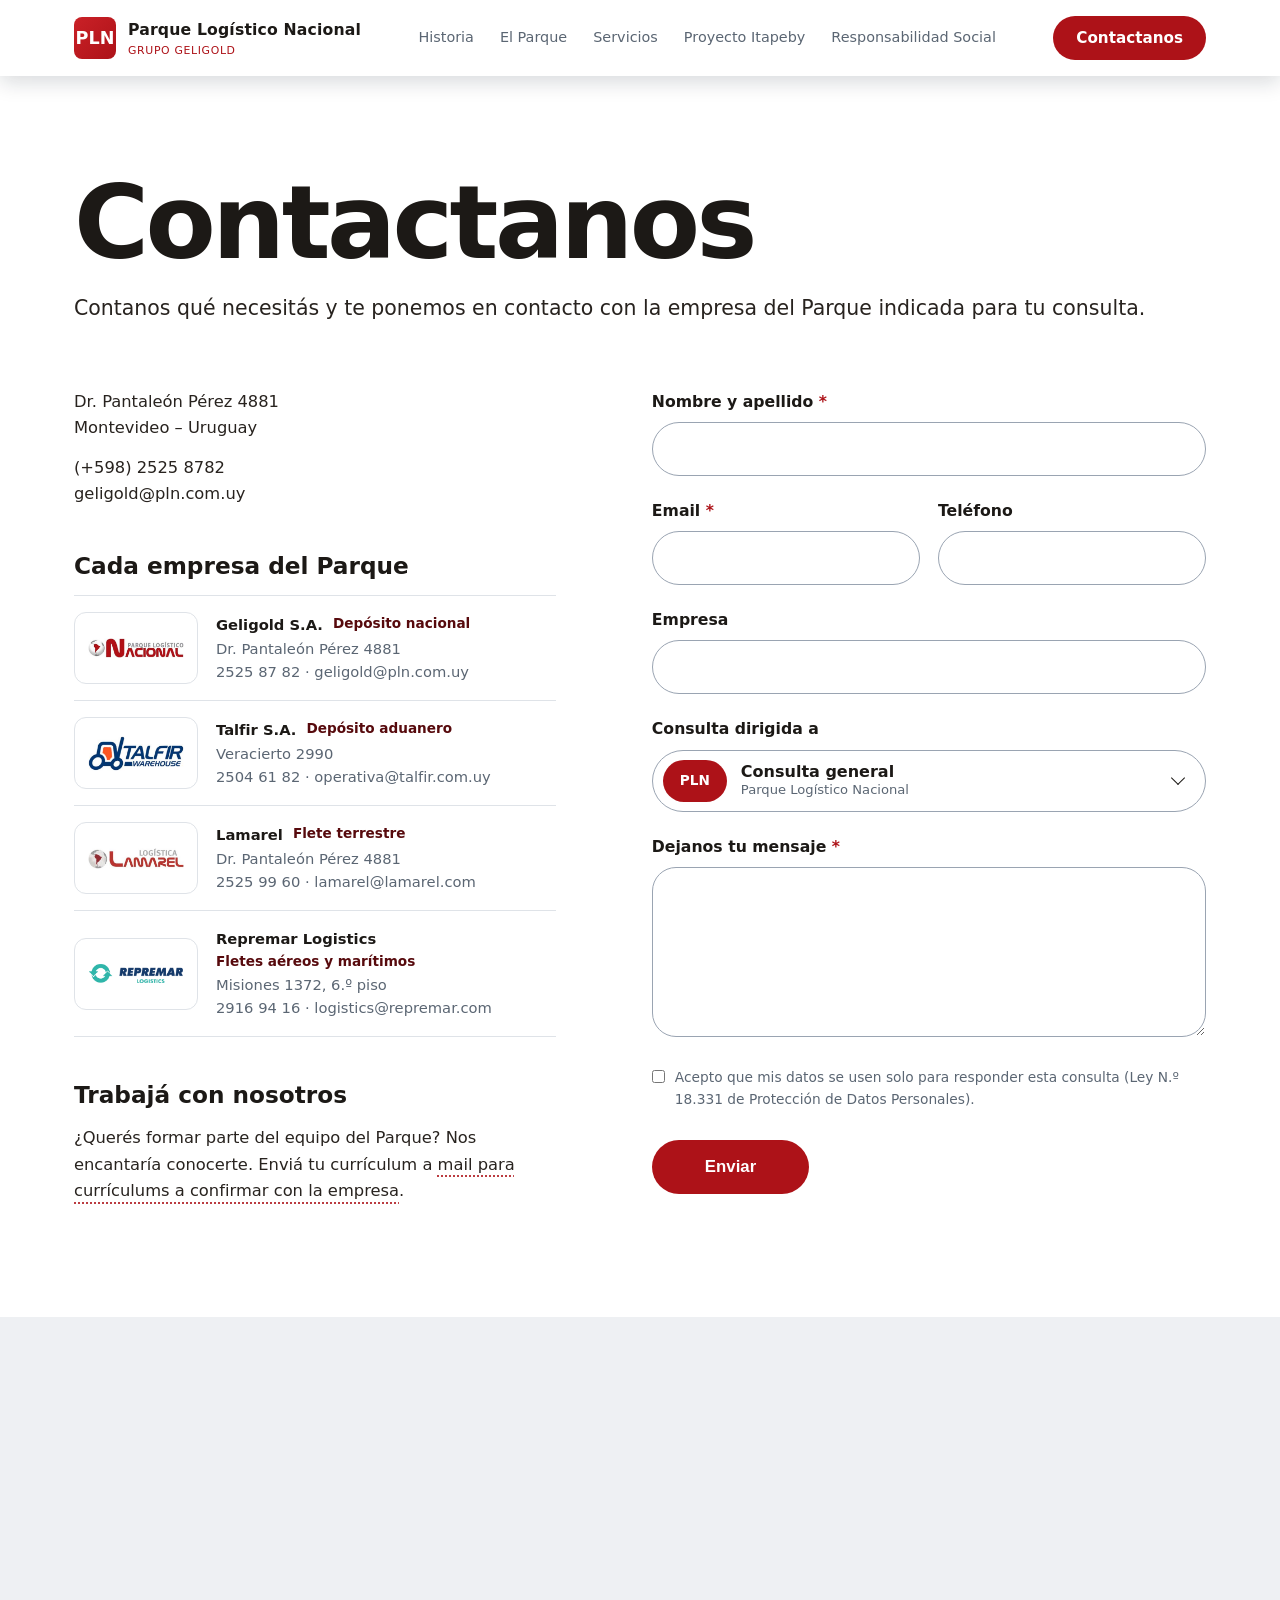
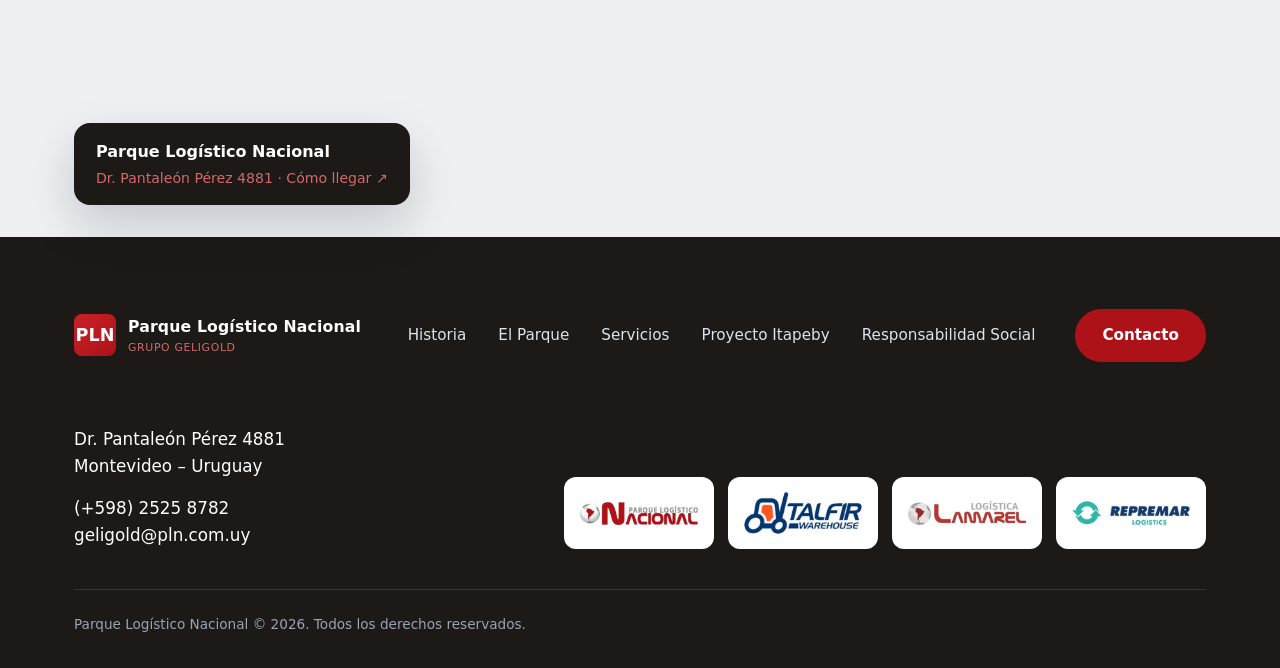
==== commit 4944a482: "Pie de página: vuelven los logos de las empresas; solo se saca el título "Empresas del Parque" - Se " ====
--- a/contacto.html
+++ b/contacto.html
@@ -171,6 +171,14 @@
         <p>Dr. Pantaleón Pérez 4881<br>Montevideo – Uruguay</p>
         <p><a href="tel:+59825258782">(+598) 2525 8782</a><br><a href="mailto:geligold@pln.com.uy">geligold@pln.com.uy</a></p>
       </address>
+      <div class="footer-logos">
+        <ul>
+          <li><a href="empresas.html#geligold"><img src="img/logos/pln.png" alt="Parque Logístico Nacional" loading="lazy"></a></li>
+          <li><a href="empresas.html#talfir"><img src="img/logos/talfir.png" alt="Talfir Warehouse" loading="lazy"></a></li>
+          <li><a href="empresas.html#lamarel"><img src="img/logos/lamarel.png" alt="Lamarel Logística" loading="lazy"></a></li>
+          <li><a href="empresas.html#repremar"><img src="img/logos/repremar.png" alt="Repremar Logistics" loading="lazy"></a></li>
+        </ul>
+      </div>
     </div>
 
     <div class="footer-bottom">
--- a/css/style.css
+++ b/css/style.css
@@ -135,7 +135,7 @@
 
 .btn-primary {
   background: var(--gold-500);
-  color: var(--navy-950);
+  color: var(--white);
 }
 
 .btn-primary:hover {
@@ -195,7 +195,7 @@
   align-items: center;
   justify-content: center;
   font-weight: 800;
-  color: var(--navy-950);
+  color: var(--white);
   font-size: 1.1rem;
   flex-shrink: 0;
 }
@@ -509,7 +509,7 @@
 .emp-hero .btn-outline:hover {
   background: var(--gold-500);
   border-color: var(--gold-500);
-  color: var(--navy-950);
+  color: var(--white);
 }
 
 .emp-hero::before {
@@ -994,7 +994,7 @@
   height: 20px;
   border-radius: 50%;
   background: var(--gold-500);
-  color: var(--navy-950);
+  color: var(--white);
   font-size: 0.75rem;
   font-weight: 800;
   display: flex;
@@ -1259,6 +1259,44 @@
 .footer-contact a { transition: color 0.2s ease; }
 .footer-contact a:hover { color: var(--gold-400); }
 
+.footer-logos {
+  display: flex;
+  flex-direction: column;
+  align-items: flex-end;
+  gap: 14px;
+}
+
+.footer-logos ul {
+  display: flex;
+  flex-wrap: wrap;
+  justify-content: flex-end;
+  gap: 14px;
+}
+
+/* Cada logo va en una "placa" blanca, como los sellos de certificación */
+.footer-logos a {
+  display: flex;
+  align-items: center;
+  justify-content: center;
+  width: 150px;
+  height: 72px;
+  padding: 10px 14px;
+  background: var(--white);
+  border-radius: 12px;
+  transition: transform 0.2s ease, box-shadow 0.2s ease;
+}
+
+.footer-logos a:hover {
+  transform: translateY(-3px);
+  box-shadow: 0 8px 20px rgba(0, 0, 0, 0.3);
+}
+
+.footer-logos img {
+  max-width: 100%;
+  max-height: 100%;
+  object-fit: contain;
+}
+
 .footer-bottom {
   padding-top: 24px;
   font-size: 0.85rem;
@@ -1270,11 +1308,15 @@
   .footer-top { flex-direction: column; align-items: flex-start; }
   .footer-nav .btn { margin-left: 0; }
   .footer-mid { flex-direction: column; align-items: flex-start; margin-top: 48px; }
+  .footer-logos { align-items: flex-start; }
+  .footer-logos ul { justify-content: flex-start; }
 }
 
 @media (max-width: 760px) {
   .site-footer { padding: 56px 0 28px; }
   .footer-nav { flex-direction: column; align-items: flex-start; gap: 14px; }
+  .footer-logos ul { display: grid; grid-template-columns: repeat(2, 1fr); gap: 10px; width: 100%; }
+  .footer-logos a { width: 100%; }
 }
 
 /* ---------- Responsive ---------- */
@@ -1522,7 +1564,7 @@
   height: 26px;
   border-radius: 50%;
   background: var(--gold-500);
-  color: var(--navy-950);
+  color: var(--white);
   font-size: 0.85rem;
   transition: transform 0.25s ease, background 0.25s ease, color 0.25s ease;
 }
@@ -2010,7 +2052,7 @@
 .pagina-historia .hist-open-scroll:hover {
   background: var(--gold-500);
   border-color: var(--gold-500);
-  color: var(--navy-950);
+  color: var(--white);
 }
 .pagina-historia .hist-collage .foto { box-shadow: var(--shadow-lg); }
 
@@ -2857,7 +2899,7 @@
 .rse-open .hist-open-scroll:hover {
   background: var(--gold-500);
   border-color: var(--gold-500);
-  color: var(--navy-950);
+  color: var(--white);
 }
 
 /* Collage: dos fotos superpuestas, sin inclinar — look editorial, no
@@ -3886,7 +3928,7 @@
   font-family: var(--font-display);
   font-weight: 700;
   font-size: 0.85rem;
-  color: var(--navy-950);
+  color: var(--white);
 }
 
 .ct-desp-textos { display: flex; flex-direction: column; line-height: 1.25; min-width: 0; }
@@ -3954,3 +3996,497 @@
 @media (prefers-reduced-motion: reduce) {
   .ct-desp-panel, .ct-desp-flecha { transition: none; }
 }
+
+
+/* =========================================================
+   Página Inicio (rediseño): resumen de todas las secciones.
+   Todo empieza con "in-" y cuelga de <body class="pagina-inicio">.
+   Reglas de la landing: una misma cabecera en todas las secciones (.in-cab), fondos que alternan
+   oscuro / claro / gris, tarjetas redondeadas del mismo radio (24–32 px), números grandes separados por
+   líneas finas, y el dorado como único acento (una frase de cada título va en dorado).
+   ========================================================= */
+
+.in-oro { color: var(--gold-500); }
+
+/* ---------- Portada: foto o video de fondo a pantalla completa ---------- */
+.in-hero {
+  position: relative;
+  display: flex;
+  flex-direction: column;
+  justify-content: center;
+  min-height: clamp(620px, calc(100vh - 76px), 900px);
+  padding: 0;
+  overflow: hidden;
+  background: var(--navy-950);
+  color: var(--white);
+}
+
+/* Fondo: acá va la foto (background-image) o el video. Mientras no haya, se ve un fondo dibujado. */
+.in-hero-fondo {
+  position: absolute;
+  inset: 0;
+  background-color: var(--navy-950);
+  background-image:
+    radial-gradient(ellipse 60% 70% at 85% 10%, color-mix(in srgb, var(--navy-600) 70%, transparent), transparent 70%),
+    radial-gradient(ellipse 50% 60% at 0% 100%, color-mix(in srgb, var(--navy-700) 60%, transparent), transparent 70%);
+  background-size: cover;
+  background-position: center;
+  animation: in-zoom 26s ease-out both;
+}
+
+.in-hero-fondo video,
+.in-hero-fondo img { position: absolute; inset: 0; width: 100%; height: 100%; object-fit: cover; }
+
+@keyframes in-zoom { from { transform: scale(1.08); } to { transform: scale(1); } }
+
+/* Oscurece el fondo (más fuerte a la izquierda y abajo, donde va el texto) para que se lea con cualquier foto */
+.in-hero::after {
+  content: "";
+  position: absolute;
+  inset: 0;
+  background:
+    linear-gradient(90deg, color-mix(in srgb, var(--navy-950) 88%, transparent) 0%, color-mix(in srgb, var(--navy-950) 40%, transparent) 62%, transparent 100%),
+    linear-gradient(180deg, color-mix(in srgb, var(--navy-950) 30%, transparent), color-mix(in srgb, var(--navy-950) 70%, transparent));
+  pointer-events: none;
+}
+
+/* Círculo fino con un punto dorado que lo recorre muy despacio (solo se ve sobre el fondo dibujado) */
+.in-orbita {
+  position: absolute;
+  right: -16vw;
+  top: -20vw;
+  width: 62vw;
+  max-width: 940px;
+  aspect-ratio: 1;
+  border: 1px solid color-mix(in srgb, var(--white) 9%, transparent);
+  border-radius: 50%;
+  animation: in-gira 120s linear infinite;
+}
+
+.in-orbita::before { content: ""; position: absolute; inset: 14%; border: 1px solid color-mix(in srgb, var(--white) 7%, transparent); border-radius: 50%; }
+.in-orbita::after { content: ""; position: absolute; top: -6px; left: 50%; width: 12px; height: 12px; margin-left: -6px; border-radius: 50%; background: var(--gold-500); box-shadow: 0 0 22px var(--gold-500); }
+
+@keyframes in-gira { to { transform: rotate(360deg); } }
+@keyframes in-sube { from { opacity: 0; transform: translateY(26px); } to { opacity: 1; transform: none; } }
+
+/* Cartelito que marca dónde va la foto o el video (se borra cuando llegue) */
+.in-hero-nota {
+  position: absolute;
+  z-index: 3;
+  top: 20px;
+  right: 24px;
+  padding: 6px 12px;
+  border-radius: 8px;
+  font-size: 0.72rem;
+  font-weight: 600;
+  color: var(--white);
+  background: color-mix(in srgb, var(--navy-950) 70%, transparent);
+}
+
+.in-hero-contenido { position: relative; z-index: 2; width: 100%; padding-top: 90px; padding-bottom: 48px; animation: in-sube 0.9s ease both; }
+
+.in-hero h1 {
+  max-width: 880px;
+  font-family: var(--font-display);
+  font-weight: 600;
+  font-size: clamp(2.7rem, 6vw, 5.4rem);
+  line-height: 1.02;
+  letter-spacing: -0.04em;
+  color: var(--white);
+  text-wrap: balance;
+}
+
+.in-hero h1 span { color: var(--gold-400); }
+.in-hero-contenido > p { max-width: 560px; margin-top: 28px; font-size: clamp(1.05rem, 1.5vw, 1.25rem); line-height: 1.65; color: var(--gray-200); }
+
+.in-hero-botones { display: flex; align-items: center; flex-wrap: wrap; gap: 28px; margin-top: 40px; }
+.in-hero-botones .btn { padding: 16px 34px; border-radius: 999px; }
+.in-hero-link { font-weight: 600; color: var(--white); }
+.in-hero-link span { display: inline-block; transition: transform 0.25s ease; }
+.in-hero-link:hover span { transform: translateX(6px); }
+
+/* Invitación a bajar, al pie de la portada */
+.in-hero-pie { position: relative; z-index: 2; padding-bottom: 36px; animation: in-sube 0.9s ease 0.4s both; }
+
+.in-hero-bajar { display: inline-flex; align-items: center; gap: 12px; transition: color 0.25s ease; font-size: 0.95rem; font-weight: 600; color: var(--white); }
+
+/* Solo la flecha (sin círculo): una "V" que rebota suavemente */
+.in-hero-bajar-flecha {
+  position: relative;
+  width: 24px;
+  height: 28px;
+}
+
+.in-hero-bajar-flecha::after {
+  content: "";
+  position: absolute;
+  left: 50%;
+  top: 50%;
+  width: 13px;
+  height: 13px;
+  margin: -10px 0 0 -7px;
+  border-right: 2.5px solid var(--white);
+  border-bottom: 2.5px solid var(--white);
+  transform: rotate(45deg);
+  animation: in-rebota 1.8s ease-in-out infinite;
+}
+
+@keyframes in-rebota { 50% { transform: translateY(5px) rotate(45deg); } }
+.in-hero-bajar:hover { color: var(--gold-300); }
+.in-hero-bajar:hover .in-hero-bajar-flecha::after { border-color: var(--gold-300); }
+
+/* ---------- Secciones: lo que comparten ---------- */
+.in-sec { padding: 120px 0; }
+.in-sec--gris { background: var(--gray-50); }
+
+.in-sec--oscura {
+  background:
+    radial-gradient(ellipse 60% 70% at 100% 0%, color-mix(in srgb, var(--navy-600) 55%, transparent), transparent 70%),
+    var(--navy-950);
+  color: var(--white);
+}
+
+/* Cabecera: título a la izquierda; texto y botón a la derecha */
+.in-cab { display: grid; grid-template-columns: 1.15fr 1fr; gap: 72px; align-items: end; margin-bottom: 64px; }
+
+.in-cab h2,
+.in-rse-texto h2,
+.in-contacto h2 {
+  font-family: var(--font-display);
+  font-weight: 600;
+  font-size: clamp(2rem, 3.7vw, 3.1rem);
+  line-height: 1.07;
+  letter-spacing: -0.035em;
+  color: var(--navy-950);
+  text-wrap: balance;
+}
+
+.in-cab-der { display: flex; flex-direction: column; align-items: flex-start; gap: 26px; }
+.in-cab-der p { font-size: 1.06rem; line-height: 1.65; color: var(--gray-600); }
+
+.in-sec--oscura .in-cab h2 { color: var(--white); }
+.in-sec--oscura .in-oro { color: var(--gold-400); }
+.in-sec--oscura .in-cab-der p { color: var(--navy-300); }
+
+.in-boton {
+  display: inline-flex;
+  align-items: center;
+  gap: 10px;
+  padding: 14px 28px;
+  border: 1.5px solid var(--navy-950);
+  border-radius: 999px;
+  background: var(--navy-950);
+  font-weight: 600;
+  color: var(--white);
+  transition: background 0.25s ease, color 0.25s ease, border-color 0.25s ease;
+}
+
+.in-boton span { transition: transform 0.25s ease; }
+.in-boton:hover { background: var(--gold-500); border-color: var(--gold-500); color: var(--white); }
+.in-boton:hover span { transform: translateX(5px); }
+.in-boton--dorado { background: var(--gold-500); border-color: var(--gold-500); color: var(--white); }
+.in-boton--dorado:hover { background: var(--white); border-color: var(--white); color: var(--navy-950); }
+
+/* ---------- Historia: números apilados + línea de tiempo vertical ---------- */
+.in-historia { display: grid; grid-template-columns: 1fr 1.25fr; gap: 96px; align-items: start; }
+
+/* Números grandes separados por líneas finas (se repite en Proyecto y Responsabilidad Social) */
+.in-pila > div { padding: 28px 0; border-top: 1px solid var(--gray-200); }
+.in-pila > div:first-child { padding-top: 0; border-top: none; }
+.in-pila > div:last-child { padding-bottom: 0; }
+.in-pila dt { font-family: var(--font-display); font-weight: 600; font-size: clamp(3.4rem, 6vw, 5rem); line-height: 1; letter-spacing: -0.04em; color: var(--navy-950); }
+.in-pila dd { margin-top: 10px; font-size: 1.02rem; color: var(--gray-600); }
+
+.in-hitos { position: relative; list-style: none; padding-left: 40px; }
+
+/* Línea dorada que se dibuja de arriba hacia abajo al aparecer */
+.in-hitos::before {
+  content: "";
+  position: absolute;
+  left: 6px;
+  top: 12px;
+  bottom: 12px;
+  width: 2px;
+  background: linear-gradient(180deg, var(--gold-500), color-mix(in srgb, var(--gold-500) 20%, transparent));
+  transform-origin: top;
+  transform: scaleY(0);
+  transition: transform 1.5s cubic-bezier(0.65, 0, 0.35, 1) 0.2s;
+}
+
+.in-hitos.visible::before,
+.in-hitos:not(.reveal)::before { transform: scaleY(1); }
+
+.in-hitos li { position: relative; display: grid; grid-template-columns: 112px 1fr; gap: 20px; padding: 0 0 38px; }
+.in-hitos li:last-child { padding-bottom: 0; }
+
+.in-hitos li::before {
+  content: "";
+  position: absolute;
+  left: -40px;
+  top: 12px;
+  width: 14px;
+  height: 14px;
+  border: 2px solid var(--gold-500);
+  border-radius: 50%;
+  background: var(--white);
+  transition: background 0.3s ease;
+}
+
+.in-hitos li:hover::before { background: var(--gold-500); }
+.in-hito-anio { font-family: var(--font-display); font-weight: 600; font-size: 2.1rem; line-height: 1.2; letter-spacing: -0.03em; color: var(--gold-500); }
+.in-hitos strong { display: block; margin-top: 4px; font-family: var(--font-display); font-size: 1.15rem; color: var(--navy-950); }
+.in-hitos p { margin-top: 6px; font-size: 0.97rem; line-height: 1.6; color: var(--gray-600); }
+
+/* ---------- El Parque (oscura): seis tarjetas + ubicación ---------- */
+.in-infra-grid { display: grid; grid-template-columns: repeat(3, 1fr); gap: 20px; }
+
+.in-infra {
+  padding: 34px 32px 36px;
+  border: 1px solid color-mix(in srgb, var(--white) 10%, transparent);
+  border-radius: 26px;
+  background: color-mix(in srgb, var(--white) 5%, transparent);
+  transition: transform 0.3s ease, border-color 0.3s ease, background 0.3s ease;
+}
+
+.in-infra:hover { transform: translateY(-6px); border-color: color-mix(in srgb, var(--gold-500) 55%, transparent); background: color-mix(in srgb, var(--white) 8%, transparent); }
+
+/* Ícono: baldosa con degradé dorado y un dibujo de dos tonos (línea clara + acento dorado) */
+.in-infra-ico,
+.in-barrio-ico {
+  display: flex;
+  align-items: center;
+  justify-content: center;
+  width: 84px;
+  height: 84px;
+  margin-bottom: 28px;
+  padding: 13px;
+  border-radius: 26px;
+  background: linear-gradient(150deg, var(--navy-600), var(--navy-900) 75%);
+  box-shadow: inset 0 1px 0 color-mix(in srgb, var(--white) 16%, transparent), 0 10px 24px color-mix(in srgb, var(--navy-950) 40%, transparent);
+}
+
+/* Dibujo del ícono (Phosphor "light"): un solo color, blanco, con el color del texto */
+.in-ph { display: block; width: 100%; height: 100%; fill: currentColor; color: var(--white); }
+
+.in-infra h3 { font-family: var(--font-display); font-weight: 600; font-size: 1.25rem; line-height: 1.25; color: var(--white); }
+.in-infra p { margin-top: 10px; font-size: 0.97rem; line-height: 1.6; color: var(--navy-300); }
+
+.in-ubic { list-style: none; display: grid; grid-template-columns: repeat(3, 1fr); margin-top: 72px; border-top: 1px solid color-mix(in srgb, var(--white) 14%, transparent); }
+.in-ubic li { display: flex; flex-direction: column; padding: 36px 32px 0 0; }
+.in-ubic li + li { padding-left: 32px; border-left: 1px solid color-mix(in srgb, var(--white) 14%, transparent); }
+.in-ubic strong { font-family: var(--font-display); font-weight: 600; font-size: clamp(2.6rem, 4.6vw, 3.8rem); line-height: 1; letter-spacing: -0.035em; color: var(--gold-300); }
+.in-ubic span { margin-top: 12px; font-weight: 600; font-size: 1.05rem; color: var(--white); }
+.in-ubic em { margin-top: 4px; font-style: normal; font-size: 0.92rem; color: var(--navy-300); }
+
+/* ---------- Empresas: cuatro tarjetas con logo + recorrido de la mercadería ---------- */
+.in-emp-grid { display: grid; grid-template-columns: repeat(4, 1fr); gap: 20px; }
+
+.in-emp {
+  display: flex;
+  flex-direction: column;
+  padding: 18px 18px 26px;
+  border: 1px solid var(--gray-200);
+  border-radius: 28px;
+  background: var(--white);
+  transition: transform 0.3s ease, box-shadow 0.3s ease, border-color 0.3s ease;
+}
+
+.in-emp:hover { transform: translateY(-6px); box-shadow: var(--shadow-lg); border-color: var(--gold-300); }
+.in-emp-logo { display: flex; align-items: center; justify-content: center; aspect-ratio: 16 / 10; margin-bottom: 22px; padding: 18px 22px; border-radius: 18px; background: var(--gray-50); }
+.in-emp-logo img { max-width: 100%; max-height: 100%; object-fit: contain; }
+.in-emp h3 { padding: 0 8px; font-family: var(--font-display); font-weight: 600; font-size: 1.2rem; color: var(--navy-950); }
+.in-emp-marca { display: block; margin-top: 4px; padding: 0 8px; font-size: 0.86rem; font-weight: 600; color: var(--gray-600); }
+.in-emp p { flex: 1; margin-top: 12px; padding: 0 8px; font-size: 0.93rem; line-height: 1.55; color: var(--gray-600); }
+.in-emp-mas { margin-top: 18px; padding: 0 8px; font-size: 0.9rem; font-weight: 600; color: var(--navy-950); }
+.in-emp-mas span { display: inline-block; transition: transform 0.25s ease; }
+.in-emp:hover .in-emp-mas span { transform: translateX(5px); }
+
+.in-flujo { display: grid; grid-template-columns: 1fr 2fr; gap: 40px; align-items: center; margin-top: 28px; padding: 34px 40px; border-radius: 28px; background: var(--white); border: 1px solid var(--gray-200); }
+.in-flujo-tit { font-family: var(--font-display); font-weight: 600; font-size: 1.25rem; line-height: 1.3; color: var(--navy-950); }
+.in-flujo ol { list-style: none; display: grid; grid-template-columns: repeat(3, 1fr); gap: 56px; }
+.in-flujo li { position: relative; display: flex; flex-direction: column; padding: 18px 22px; border-radius: 18px; background: var(--gray-50); }
+/* Conector entre pasos: círculo dorado con una flecha grande que avanza suavemente */
+.in-flujo li + li::before {
+  content: "";
+  position: absolute;
+  left: -50px;
+  top: 50%;
+  width: 44px;
+  height: 44px;
+  margin-top: -22px;
+  border-radius: 50%;
+  background: var(--gold-500);
+  box-shadow: 0 0 0 6px var(--white), 0 8px 18px color-mix(in srgb, var(--gold-500) 45%, transparent);
+}
+
+.in-flujo li + li::after {
+  content: "";
+  position: absolute;
+  left: -38px;
+  top: 50%;
+  width: 20px;
+  height: 18px;
+  margin-top: -9px;
+  background: var(--white);
+  clip-path: polygon(0 36%, 52% 36%, 52% 8%, 100% 50%, 52% 92%, 52% 64%, 0 64%);
+  animation: in-avanza 2.2s ease-in-out infinite;
+}
+
+@keyframes in-avanza { 50% { transform: translateX(3px); } }
+.in-flujo li strong { font-family: var(--font-display); font-size: 1rem; color: var(--navy-950); }
+.in-flujo li span { margin-top: 4px; font-size: 0.84rem; line-height: 1.4; color: var(--gray-600); }
+
+/* ---------- Proyecto Itapeby: cifras en fila + plano 3D ---------- */
+.in-fila-cifras { display: grid; grid-template-columns: repeat(4, 1fr); margin-bottom: 48px; }
+.in-fila-cifras > div { padding: 0 28px; border-left: 1px solid var(--gray-200); }
+.in-fila-cifras > div:first-child { padding-left: 0; border-left: none; }
+.in-fila-cifras dt { font-family: var(--font-display); font-weight: 600; font-size: clamp(2.4rem, 4.2vw, 3.4rem); line-height: 1; letter-spacing: -0.035em; color: var(--navy-950); }
+.in-fila-cifras dd { margin-top: 10px; max-width: 220px; font-size: 0.95rem; line-height: 1.45; color: var(--gray-600); }
+
+.in-subtitulo { margin: 72px 0 28px; font-family: var(--font-display); font-weight: 600; font-size: clamp(1.4rem, 2.2vw, 1.8rem); letter-spacing: -0.02em; color: var(--navy-950); }
+
+.in-barrio-grid { display: grid; grid-template-columns: repeat(4, 1fr); gap: 20px; }
+
+.in-barrio {
+  padding: 30px 28px 32px;
+  border: 1px solid var(--gray-200);
+  border-radius: 28px;
+  background: var(--gray-50);
+}
+
+
+/* Mismo ícono que en El Parque (baldosa azul), también sobre la tarjeta clara */
+.in-barrio-ico { margin-bottom: 26px; }
+
+.in-barrio h3 { font-family: var(--font-display); font-weight: 600; font-size: 1.2rem; line-height: 1.25; color: var(--navy-950); }
+.in-barrio p { margin-top: 10px; font-size: 0.95rem; line-height: 1.6; color: var(--gray-600); }
+
+/* ---------- Responsabilidad social: collage + lista ---------- */
+.in-rse { display: grid; grid-template-columns: 1fr 1.05fr; gap: 88px; align-items: center; }
+
+.in-rse-collage { display: grid; grid-template-columns: 1fr 1fr; gap: 16px; }
+.in-rse-collage .foto { border-radius: 26px; align-items: flex-start; }
+.in-r1 { grid-column: 1 / -1; aspect-ratio: 16 / 11; border-radius: 32px !important; box-shadow: var(--shadow-lg); }
+.in-r2, .in-r3 { aspect-ratio: 1 / 1; }
+.in-r3 { margin-top: 28px; }
+
+.in-rse-texto > p { margin-top: 22px; max-width: 500px; font-size: 1.06rem; line-height: 1.65; color: var(--gray-600); }
+
+/* Lista de dos columnas con una línea fina debajo de cada punto */
+.in-lista { list-style: none; display: grid; grid-template-columns: 1fr 1fr; gap: 0 36px; margin-top: 34px; }
+.in-lista li { position: relative; padding: 15px 0 15px 30px; border-bottom: 1px solid var(--gray-200); font-size: 0.97rem; line-height: 1.4; color: var(--navy-900); }
+.in-lista li::before { content: ""; position: absolute; left: 2px; top: 20px; width: 12px; height: 12px; border-radius: 50%; background: var(--gold-500); box-shadow: 0 0 0 4px color-mix(in srgb, var(--gold-500) 22%, transparent); }
+.in-lista em { display: block; margin-top: 2px; font-style: normal; font-size: 0.86rem; color: var(--gray-600); }
+
+.in-trio { display: grid; grid-template-columns: repeat(3, 1fr); margin-top: 40px; }
+.in-trio > div { padding: 0 22px; border-left: 1px solid var(--gray-200); }
+.in-trio > div:first-child { padding-left: 0; border-left: none; }
+.in-trio dt { font-family: var(--font-display); font-weight: 600; font-size: clamp(2.2rem, 3.6vw, 3rem); line-height: 1; letter-spacing: -0.035em; color: var(--navy-950); }
+.in-trio dd { margin-top: 8px; font-size: 0.88rem; line-height: 1.4; color: var(--gray-600); }
+.in-rse-texto .in-boton { margin-top: 40px; }
+
+/* ---------- Contacto: tarjeta oscura ---------- */
+.in-sec--final { padding-bottom: 130px; }
+
+.in-contacto {
+  position: relative;
+  display: grid;
+  grid-template-columns: 1.25fr 1fr;
+  gap: 64px;
+  align-items: center;
+  overflow: hidden;
+  padding: 72px 64px;
+  border-radius: 36px;
+  background:
+    radial-gradient(ellipse 60% 80% at 100% 0%, color-mix(in srgb, var(--navy-600) 60%, transparent), transparent 70%),
+    var(--navy-950);
+  color: var(--white);
+}
+
+.in-contacto::before { content: ""; position: absolute; right: -140px; bottom: -220px; width: 460px; height: 460px; border: 1px solid color-mix(in srgb, var(--white) 10%, transparent); border-radius: 50%; }
+.in-contacto-texto, .in-contacto-datos { position: relative; z-index: 1; }
+.in-contacto h2 { color: var(--white); }
+.in-contacto .in-oro { color: var(--gold-400); }
+.in-contacto-texto > p { max-width: 460px; margin-top: 20px; font-size: 1.08rem; line-height: 1.65; color: var(--navy-300); }
+.in-contacto-botones { display: flex; align-items: center; flex-wrap: wrap; gap: 28px; margin-top: 36px; }
+.in-contacto-botones .btn { padding: 16px 38px; border-radius: 999px; }
+.in-contacto-link { font-weight: 600; color: var(--white); border-bottom: 2px solid var(--gold-500); padding-bottom: 3px; }
+.in-contacto-link:hover { color: var(--gold-300); }
+
+.in-contacto-datos { list-style: none; }
+.in-contacto-datos li { display: flex; flex-direction: column; gap: 4px; padding: 20px 0; border-top: 1px solid color-mix(in srgb, var(--white) 14%, transparent); }
+.in-contacto-datos li:last-child { border-bottom: 1px solid color-mix(in srgb, var(--white) 14%, transparent); }
+.in-contacto-datos span { font-size: 0.82rem; font-weight: 700; color: var(--navy-300); }
+.in-contacto-datos strong, .in-contacto-datos a { font-family: var(--font-display); font-weight: 600; font-size: 1.2rem; line-height: 1.35; color: var(--white); }
+.in-contacto-datos a:hover { color: var(--gold-300); }
+
+/* ---------- Inicio: tablet y celular ---------- */
+@media (max-width: 1080px) {
+  .in-emp-grid { grid-template-columns: repeat(2, 1fr); }
+  .in-flujo { grid-template-columns: 1fr; gap: 24px; }
+  .in-infra-grid { grid-template-columns: repeat(2, 1fr); }
+}
+
+@media (max-width: 960px) {
+  .in-barrio-grid { grid-template-columns: repeat(2, 1fr); }
+  /* En celular la tarjeta de cristal queda entre la foto grande y las dos chicas, sin tapar nada */
+  .in-cab { grid-template-columns: 1fr; gap: 24px; margin-bottom: 44px; }
+  .in-historia { grid-template-columns: 1fr; gap: 56px; }
+  .in-pila { display: grid; grid-template-columns: repeat(3, 1fr); }
+  .in-pila > div { padding: 0 20px; border-top: none; border-left: 1px solid var(--gray-200); }
+  .in-pila > div:first-child { padding-left: 0; border-left: none; }
+  .in-rse { grid-template-columns: 1fr; gap: 56px; }
+  .in-contacto { grid-template-columns: 1fr; gap: 40px; padding: 48px 36px; }
+  .in-fila-cifras { grid-template-columns: repeat(2, 1fr); row-gap: 32px; }
+  .in-fila-cifras > div:nth-child(3) { padding-left: 0; border-left: none; }
+}
+
+@media (max-width: 760px) {
+  .in-hero { min-height: 640px; }
+  .in-hero-contenido { padding-top: 90px; padding-bottom: 40px; }
+  .in-hero-pie { padding-bottom: 28px; }
+  .in-hero-nota { top: 12px; right: 12px; left: 12px; text-align: center; font-size: 0.68rem; }
+  .in-barrio-grid { grid-template-columns: 1fr; gap: 14px; }
+  .in-barrio { padding: 26px 24px 28px; border-radius: 22px; }
+  .in-subtitulo { margin: 52px 0 20px; }
+  .in-infra-ico, .in-barrio-ico { width: 76px; height: 76px; padding: 12px; margin-bottom: 20px; border-radius: 24px; }
+  .in-hero h1 { font-size: 2.5rem; }
+  .in-hero-botones { gap: 20px; }
+  .in-sec { padding: 80px 0; }
+  .in-pila dt { font-size: 2.4rem; }
+  .in-pila dd { font-size: 0.8rem; }
+  .in-pila > div { padding: 0 12px; }
+  .in-hitos li { grid-template-columns: 1fr; gap: 2px; }
+  .in-hito-anio { font-size: 1.7rem; }
+  .in-infra-grid { grid-template-columns: 1fr; gap: 14px; }
+  .in-infra { padding: 28px 26px 30px; border-radius: 22px; }
+  .in-ubic { grid-template-columns: 1fr; margin-top: 52px; }
+  .in-ubic li, .in-ubic li + li { padding: 24px 0; border-left: none; }
+  .in-ubic li + li { border-top: 1px solid color-mix(in srgb, var(--white) 14%, transparent); }
+  .in-emp-grid { gap: 12px; }
+  .in-emp { padding: 12px 12px 20px; border-radius: 22px; }
+  .in-emp-logo { padding: 10px 12px; margin-bottom: 16px; }
+  .in-emp h3 { font-size: 1rem; padding: 0 4px; }
+  .in-emp-marca, .in-emp p, .in-emp-mas { padding: 0 4px; }
+  .in-emp-marca { font-size: 0.78rem; }
+  .in-emp p { font-size: 0.82rem; }
+  .in-flujo { padding: 26px 22px; }
+  .in-flujo ol { grid-template-columns: 1fr; gap: 44px; }
+  .in-flujo li + li::before { left: 24px; top: -50px; margin-top: 0; }
+  .in-flujo li + li::after { left: 36px; top: -38px; margin-top: 0; transform: rotate(90deg); animation: none; }
+  .in-fila-cifras dt { font-size: 2.1rem; }
+  .in-fila-cifras dd { font-size: 0.82rem; }
+  .in-fila-cifras > div { padding: 0 14px; }
+  .in-lista { grid-template-columns: 1fr; }
+  .in-trio > div { padding: 0 12px; }
+  .in-trio dt { font-size: 1.9rem; }
+  .in-trio dd { font-size: 0.78rem; }
+  .in-contacto { padding: 40px 26px; border-radius: 28px; }
+  .in-sec--final { padding-bottom: 80px; }
+}
+
+@media (prefers-reduced-motion: reduce) {
+  .in-orbita, .in-hero-fondo, .in-hero-contenido, .in-hero-pie, .in-hero-bajar-flecha::after { animation: none; }
+  .in-hitos::before, .in-infra, .in-emp { transition: none; }
+  .in-flujo li + li::after { animation: none; }
+}
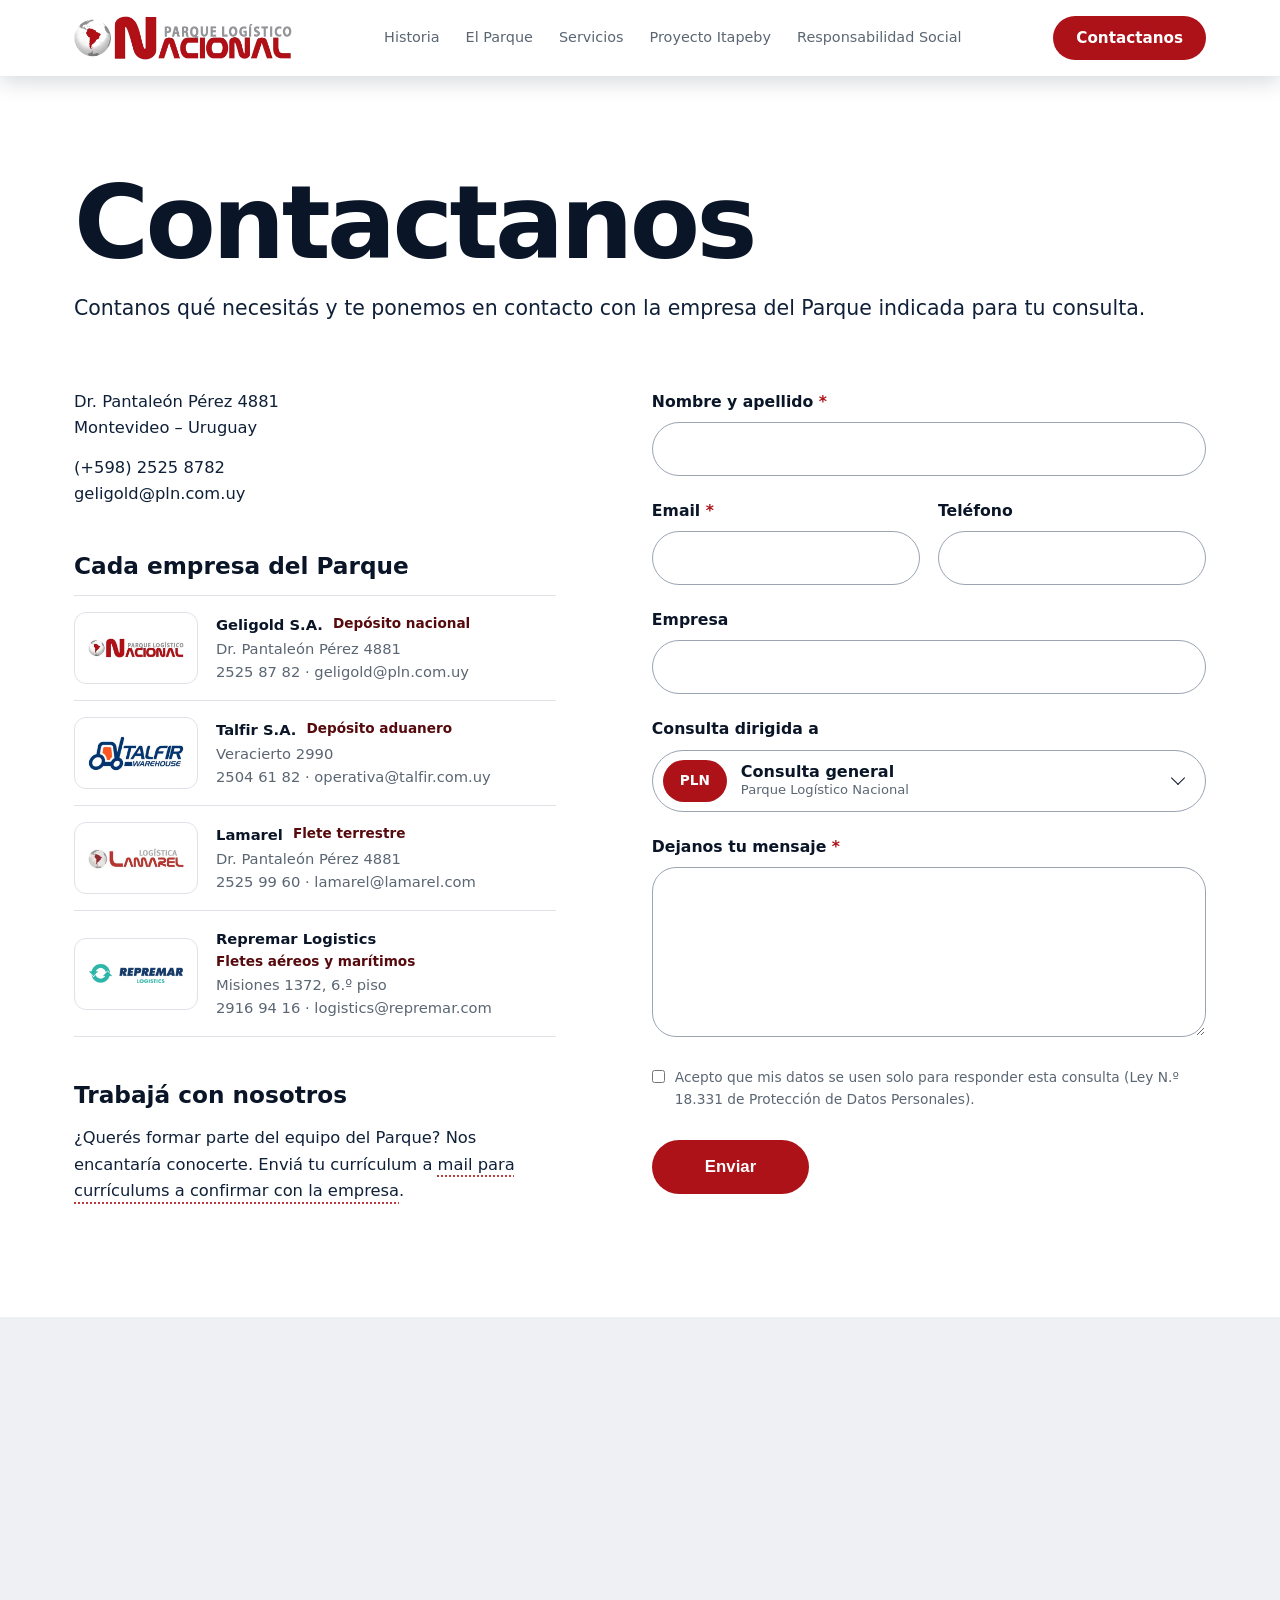
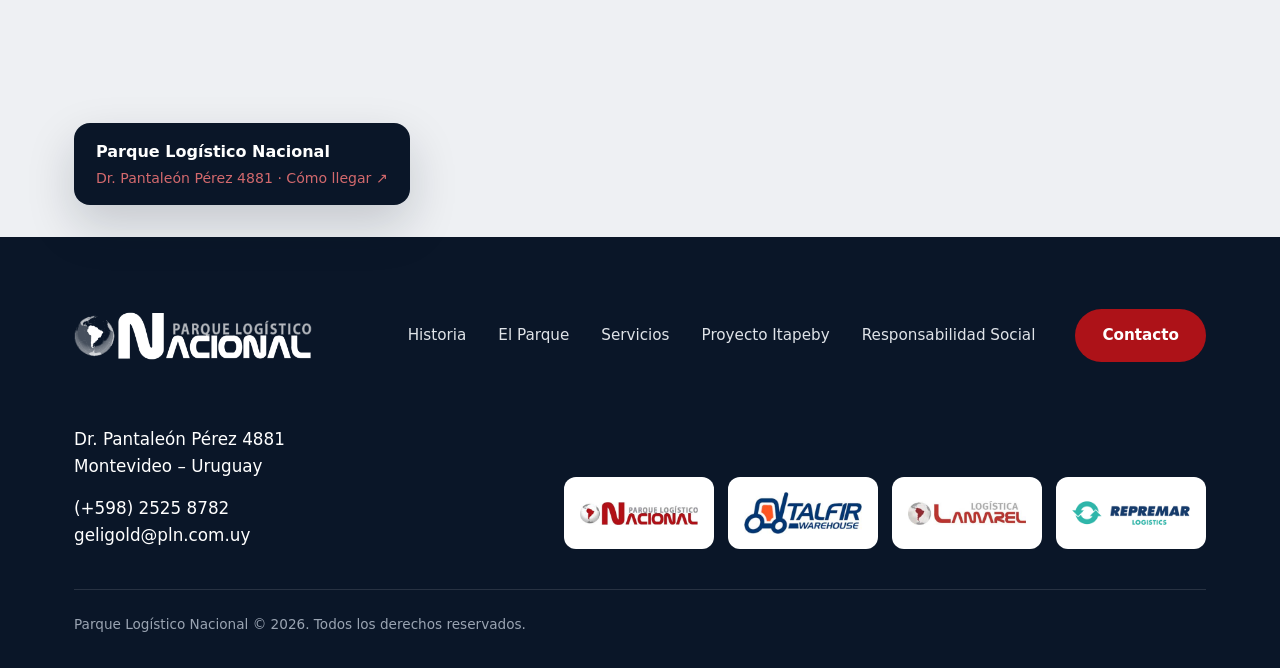
==== commit 0fa57bb8: "Logo oficial del Parque en el encabezado y el pie de las 7 páginas Co-Authored-By: Claude Sonnet 5.5" ====
--- a/contacto.html
+++ b/contacto.html
@@ -11,12 +11,8 @@
 
 <header class="site-header">
   <div class="container nav-wrap">
-    <a href="index.html" class="brand">
-      <div class="brand-mark">PLN</div>
-      <div class="brand-text">
-        <strong>Parque Logístico Nacional</strong>
-        <span>Grupo Geligold</span>
-      </div>
+    <a href="index.html" class="brand" aria-label="Parque Logístico Nacional, inicio">
+      <img class="brand-logo" src="img/logos/pln-logo.png" alt="Parque Logístico Nacional" width="824" height="166">
     </a>
     <nav class="nav-links" id="nav-links">
       <a href="historia.html">Historia</a>
@@ -149,12 +145,8 @@
   <!-- Pie de página: es IDÉNTICO en las 7 páginas. Si se cambia, cambiarlo en todas. -->
   <div class="container">
     <div class="footer-top">
-      <a href="index.html" class="brand">
-        <div class="brand-mark">PLN</div>
-        <div class="brand-text">
-          <strong>Parque Logístico Nacional</strong>
-          <span>Grupo Geligold</span>
-        </div>
+      <a href="index.html" class="brand" aria-label="Parque Logístico Nacional, inicio">
+        <img class="brand-logo" src="img/logos/pln-logo-blanco.png" alt="Parque Logístico Nacional" width="824" height="166">
       </a>
       <nav class="footer-nav" aria-label="Pie de página">
         <a href="historia.html">Historia</a>
--- a/css/style.css
+++ b/css/style.css
@@ -3,11 +3,11 @@
    ============================================ */
 
 :root {
-  --navy-950: #1c1916;
-  --navy-900: #28231f;
-  --navy-800: #39322c;
-  --navy-700: #4a423a;
-  --navy-600: #5f554b;
+  --navy-950: #0a1628;
+  --navy-900: #0f2038;
+  --navy-800: #16304f;
+  --navy-700: #1e3f66;
+  --navy-600: #2a5280;
   --gold-500: #ad1218;
   --gold-400: #ca2127;
   --gold-300: #d3696d;
@@ -186,34 +186,15 @@
   color: var(--navy-950);
 }
 
-.brand-mark {
-  width: 42px;
-  height: 42px;
-  border-radius: 8px;
-  background: linear-gradient(135deg, var(--gold-400), var(--gold-500));
-  display: flex;
-  align-items: center;
-  justify-content: center;
-  font-weight: 800;
-  color: var(--white);
-  font-size: 1.1rem;
-  flex-shrink: 0;
-}
-
-.brand-text strong {
+.brand-logo {
   display: block;
-  font-size: 0.98rem;
-  letter-spacing: 0.01em;
-  white-space: nowrap;
-}
-
-.brand-text span {
-  display: block;
-  font-size: 0.68rem;
-  color: var(--gold-500);
-  letter-spacing: 0.06em;
-  text-transform: uppercase;
-  white-space: nowrap;
+  height: 44px;
+  width: auto;
+}
+
+@media (max-width: 760px) {
+  .brand-logo { height: 36px; }
+  .site-footer .brand-logo { height: 40px; }
 }
 
 .nav-links {
@@ -512,15 +493,25 @@
   color: var(--white);
 }
 
+/* Fondo de la misma familia que Historia (cuadrícula) y RSE (anillos),
+   pero distinto: trama de puntos (como un plano de depósito) que se
+   desvanece, con un solo resplandor bordó. */
 .emp-hero::before {
   content: "";
   position: absolute;
   inset: 0;
-  background:
-    radial-gradient(680px circle at 10% 15%, rgba(173, 18, 24, 0.46), transparent 65%),
-    radial-gradient(640px circle at 95% 10%, rgba(79, 143, 224, 0.44), transparent 65%),
-    radial-gradient(640px circle at 15% 95%, rgba(224, 134, 63, 0.4), transparent 65%),
-    radial-gradient(680px circle at 90% 90%, rgba(79, 157, 105, 0.44), transparent 65%);
+  background-image: radial-gradient(var(--navy-700) 1.5px, transparent 1.5px);
+  background-size: 28px 28px;
+  -webkit-mask-image: radial-gradient(ellipse at 22% 35%, var(--navy-950) 15%, transparent 75%);
+  mask-image: radial-gradient(ellipse at 22% 35%, var(--navy-950) 15%, transparent 75%);
+  pointer-events: none;
+}
+
+.emp-hero::after {
+  content: "";
+  position: absolute;
+  inset: 0;
+  background: radial-gradient(680px circle at 85% 15%, color-mix(in srgb, var(--gold-500) 28%, transparent), transparent 65%);
   pointer-events: none;
 }
 
@@ -1220,7 +1211,7 @@
 }
 
 .site-footer .brand { color: var(--white); }
-.site-footer .brand-text span { color: var(--gold-300); }
+.site-footer .brand-logo { height: 48px; }
 
 .footer-nav {
   display: flex;
@@ -2059,14 +2050,15 @@
 /* Cifras: franja dorada sólida con rayado fino, números en azul noche */
 .pagina-historia .hist-cifras {
   padding: 80px 0;
-  background: var(--rayado), linear-gradient(120deg, var(--gold-400), var(--gold-500));
+  background: var(--navy-900);
+  border-top: 1px solid color-mix(in srgb, var(--white) 8%, transparent);
 }
 
 .pagina-historia .hist-cifras-list { padding: 0; background: none; border-radius: 0; }
-.pagina-historia .hist-cifras-list > div + div { border-left-color: color-mix(in srgb, var(--navy-950) 22%, transparent); }
-.pagina-historia .hist-cifras-list dt { color: var(--navy-950); }
-.pagina-historia .hist-cifras-list dd { color: var(--navy-800); }
-.pagina-historia .hist-cifras-list dd strong { color: var(--navy-950); }
+.pagina-historia .hist-cifras-list > div + div { border-left-color: color-mix(in srgb, var(--white) 14%, transparent); }
+.pagina-historia .hist-cifras-list dt { color: var(--white); }
+.pagina-historia .hist-cifras-list dd { color: var(--navy-300); }
+.pagina-historia .hist-cifras-list dd strong { color: var(--white); }
 
 /* Etapas: bandas blancas y gris claro punteado (como papel de plano), de borde a borde.
    Las bandas van detrás de todo (z-index negativo), así la línea
@@ -2225,7 +2217,16 @@
 .pq-ubicacion-head .pq-lead,
 .pq-extras-head .pq-lead { margin-top: 0; }
 
+/* El mapa 3D conserva su paleta original (azul noche + dorado), aunque el resto de la web cambió de colores (decisión del equipo) */
 .pq-mapa {
+  --navy-950: #0a1628;
+  --navy-900: #0f2038;
+  --navy-800: #16304f;
+  --navy-700: #1e3f66;
+  --navy-600: #2a5280;
+  --gold-500: #c9a227;
+  --gold-400: #dab93f;
+  --gold-300: #e8cf7a;
   position: relative;
   margin: 0;
   border-radius: 24px;
@@ -3608,12 +3609,10 @@
 .pi-espacios-capa.activo { opacity: 1; transform: none; }
 .pi-espacios-capa .foto { height: 100%; border-radius: 0; }
 
-/* ---------- Interés Municipal: franja dorada con el sello grande ---------- */
+/* ---------- Interés Municipal: franja blanca con el sello grande ---------- */
 .pi-interes {
   padding: 96px 0;
-  background:
-    repeating-linear-gradient(135deg, color-mix(in srgb, var(--white) 14%, transparent) 0 1px, transparent 1px 14px),
-    linear-gradient(120deg, var(--gold-400), var(--gold-500));
+  background: var(--white);
 }
 
 .pi-interes-grid {
